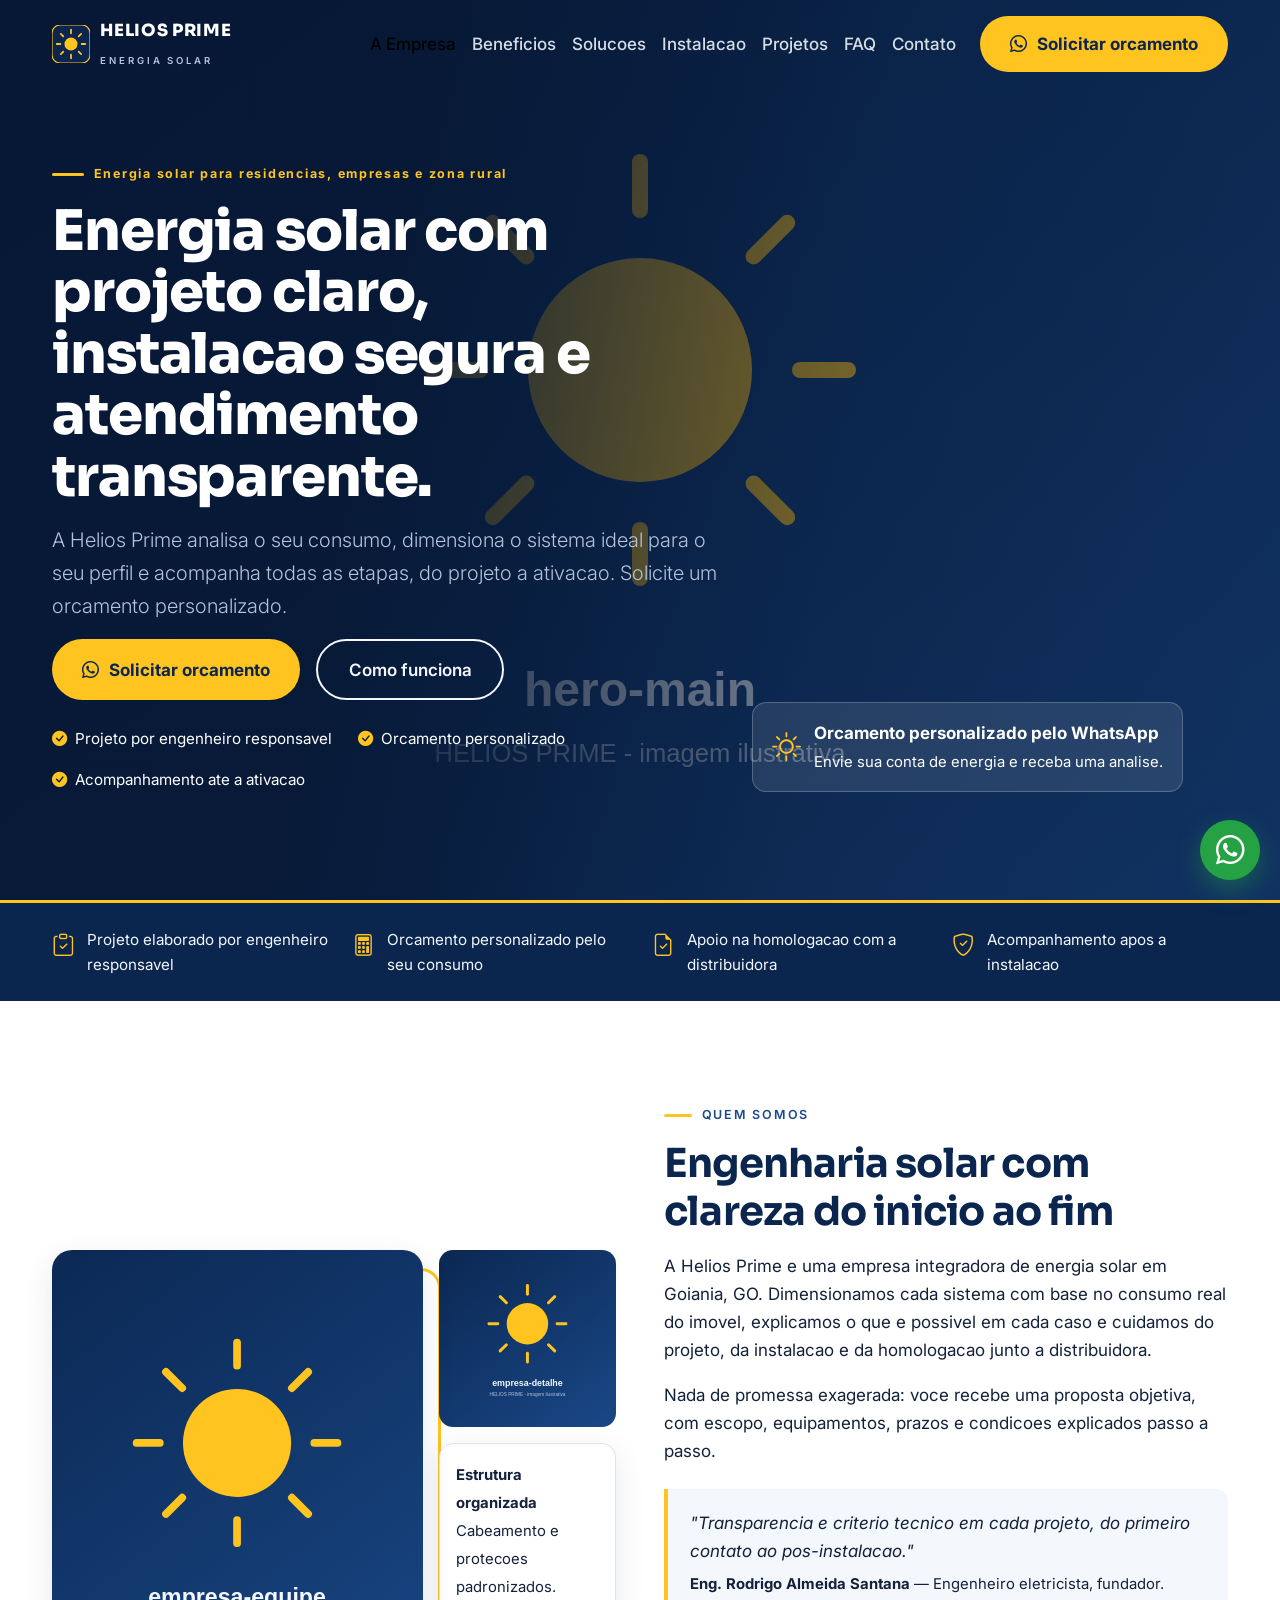
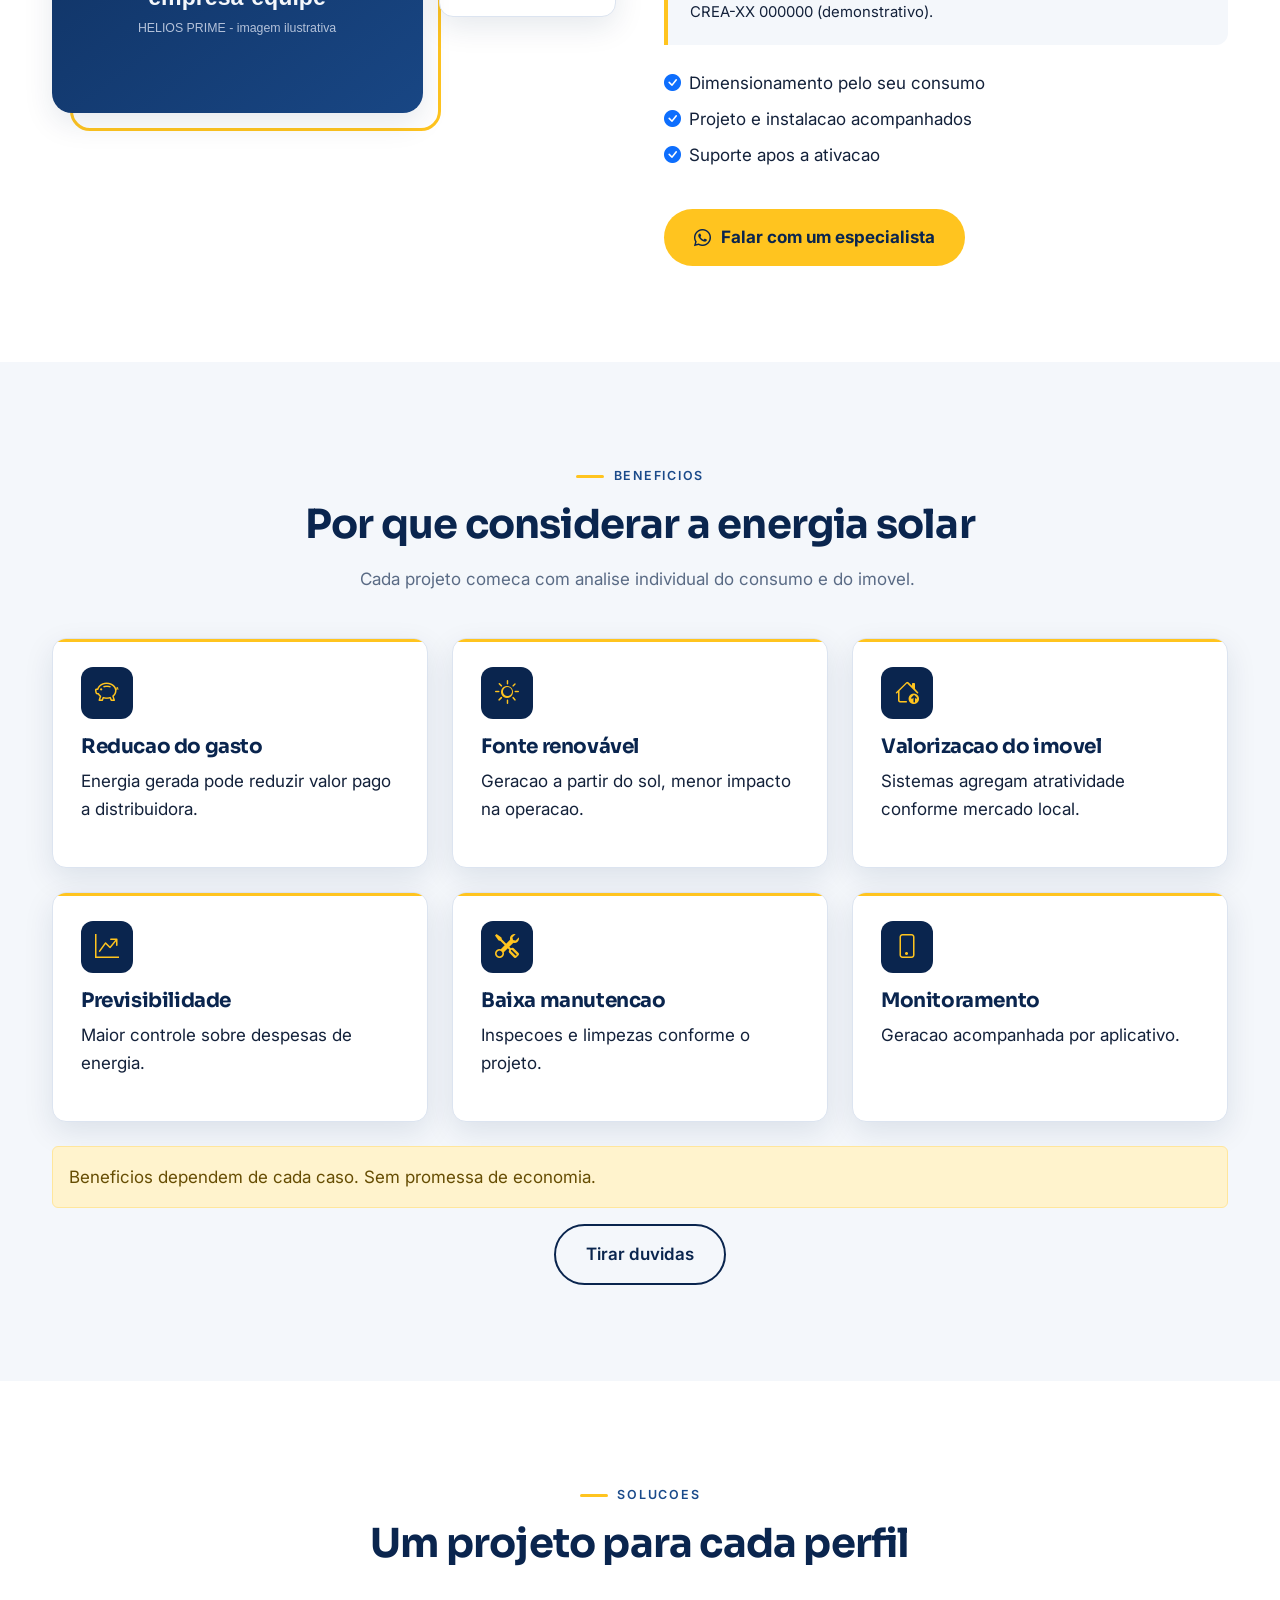
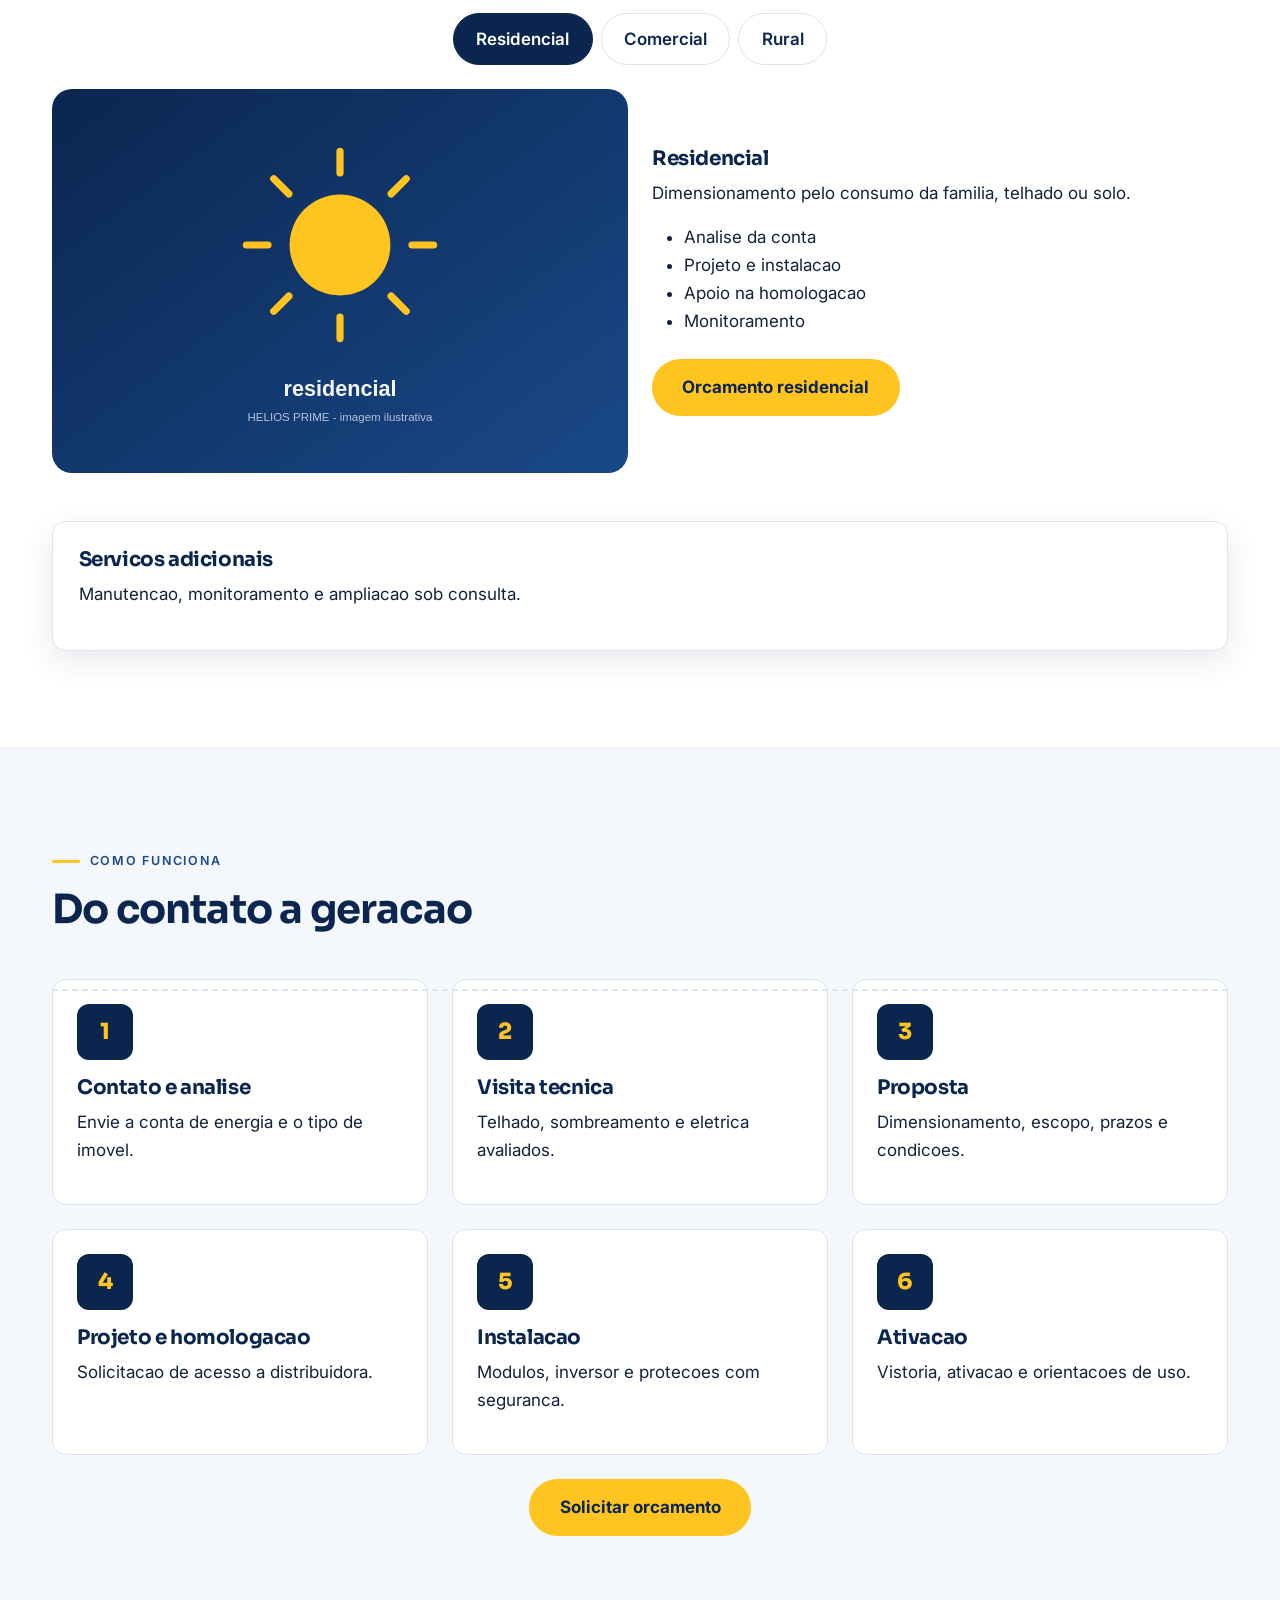
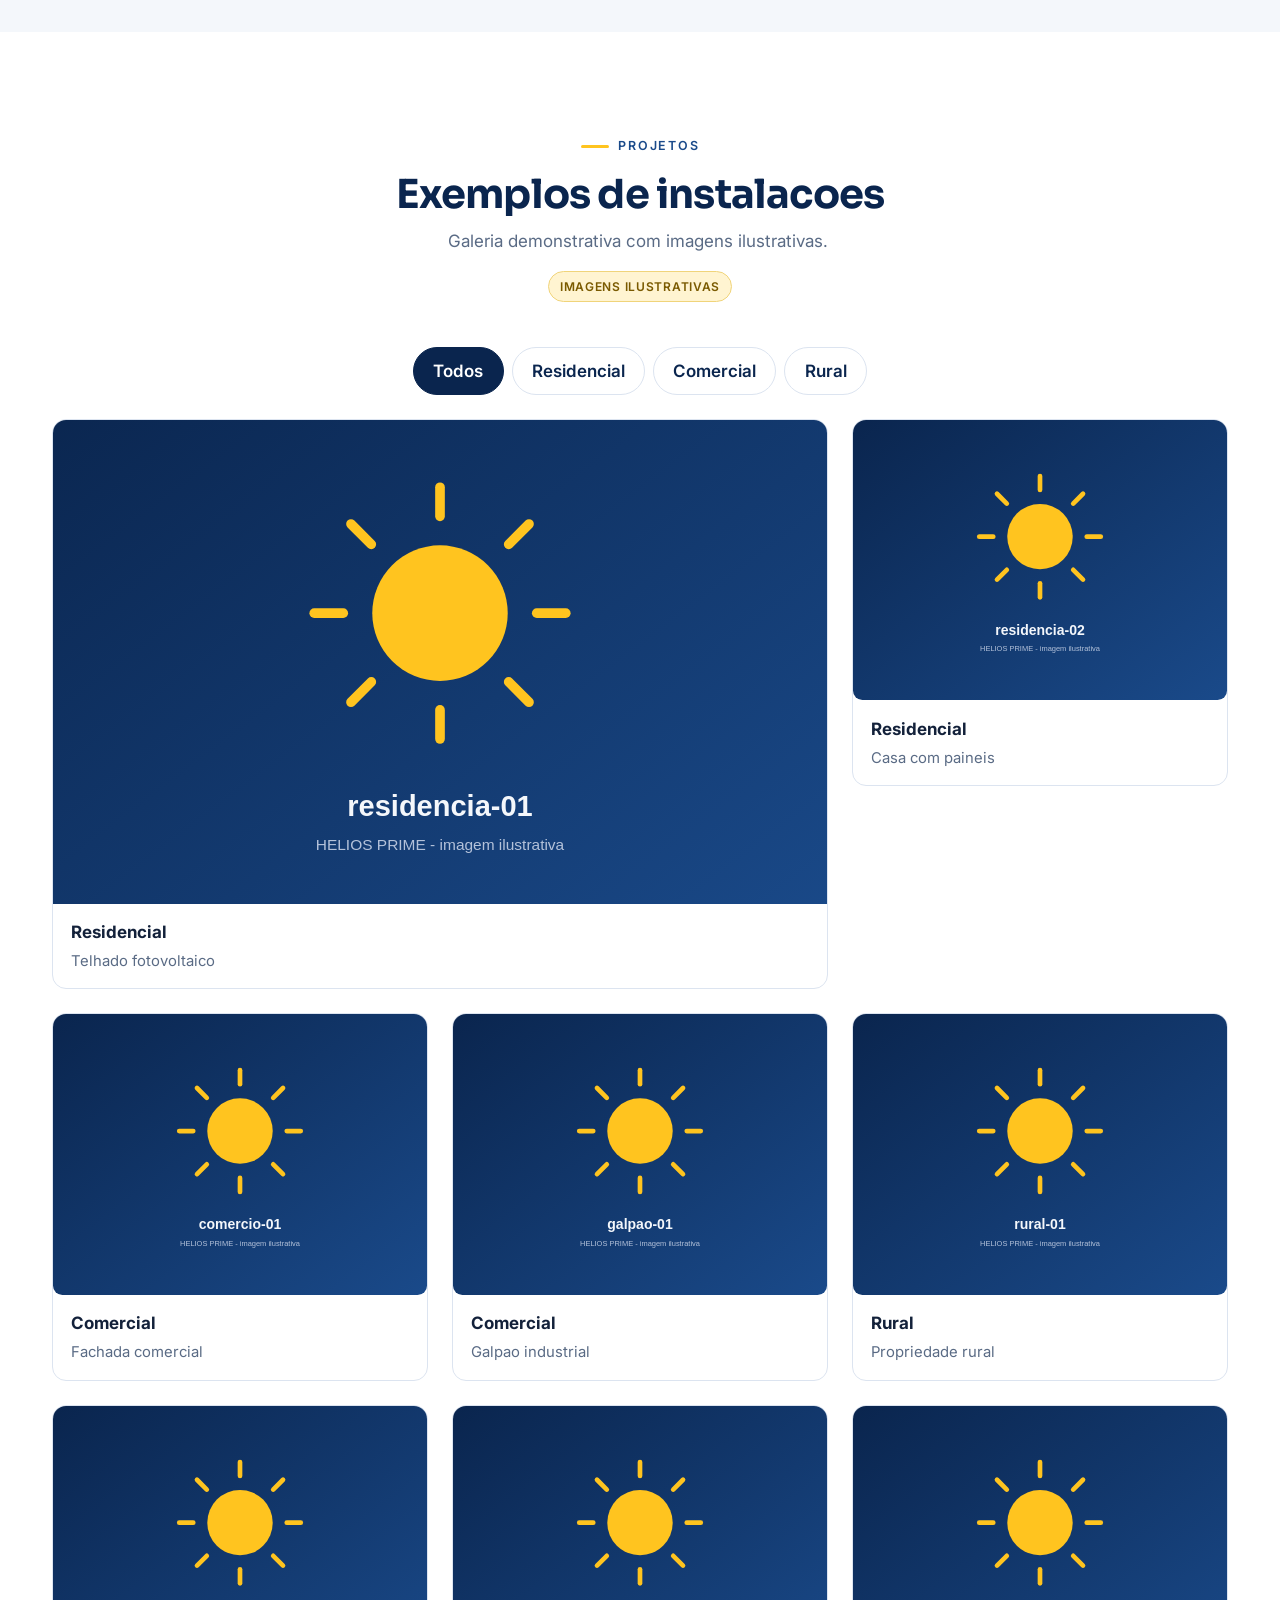
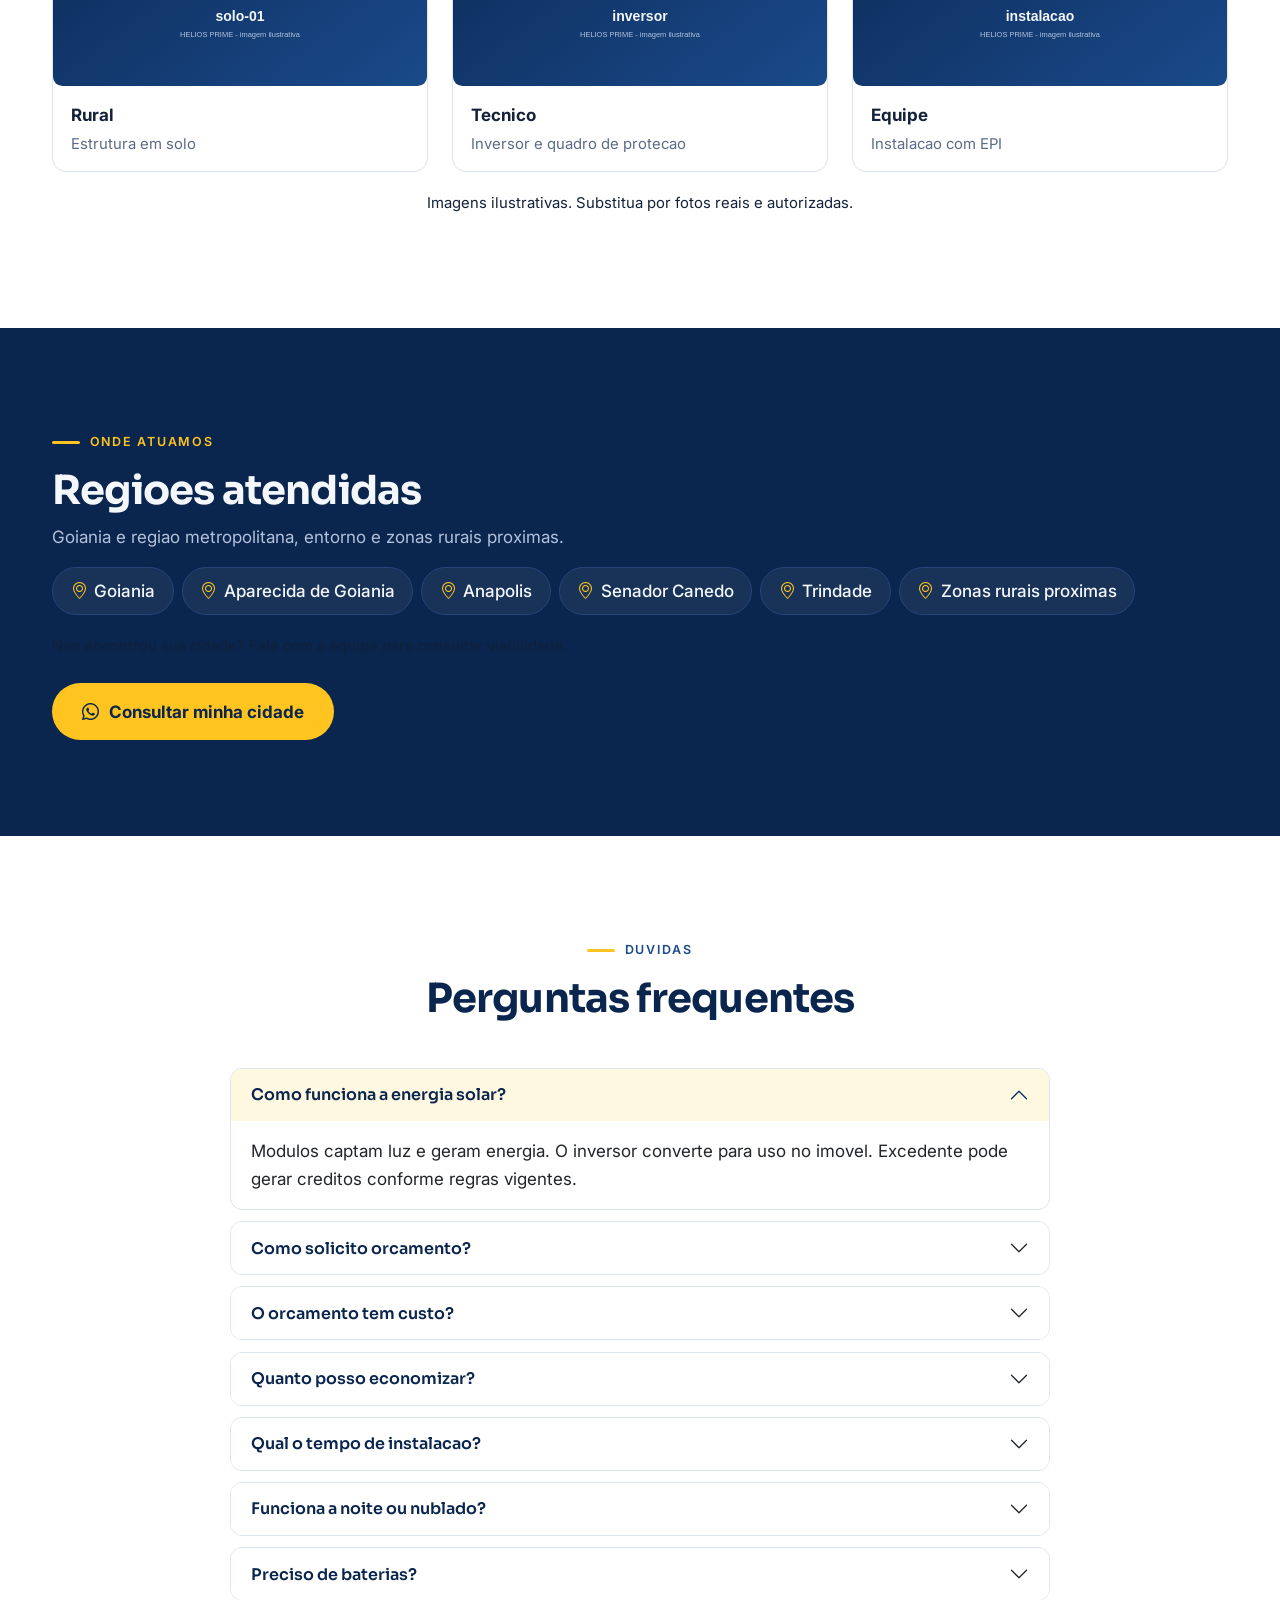
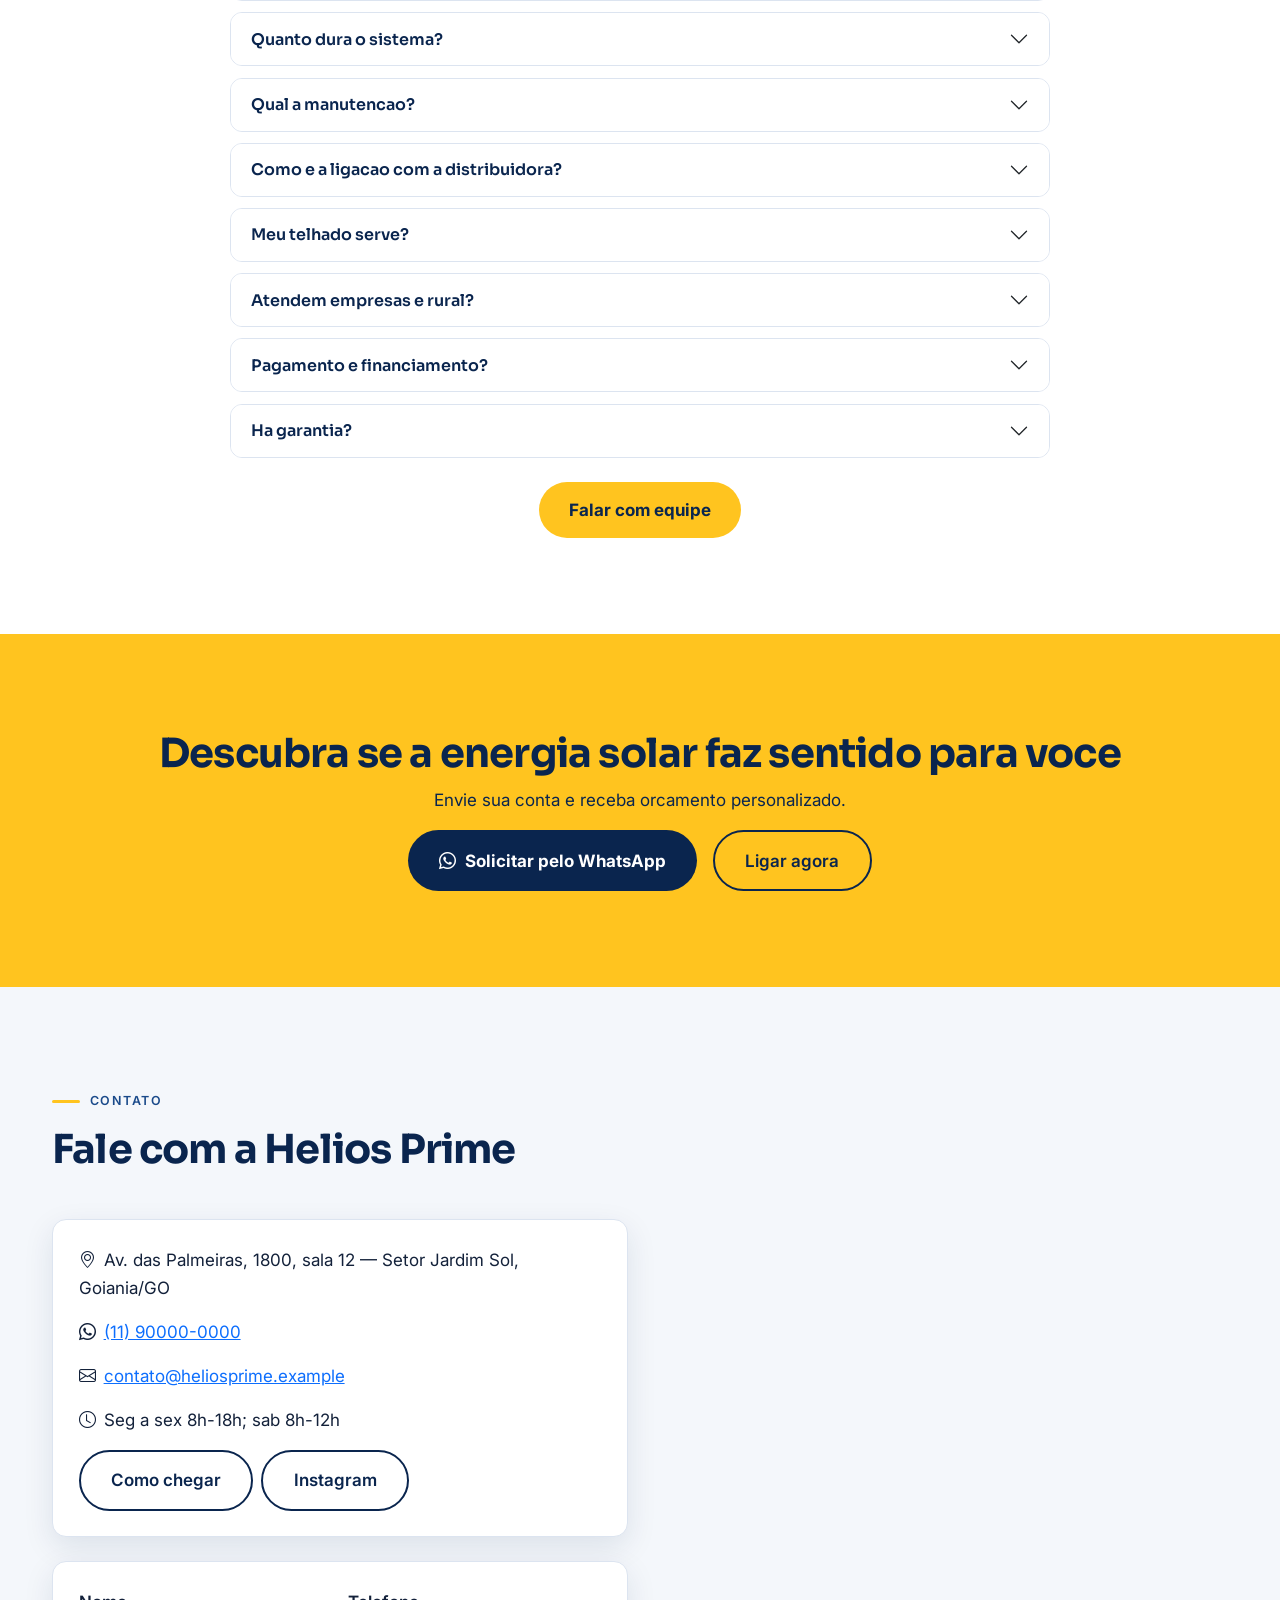
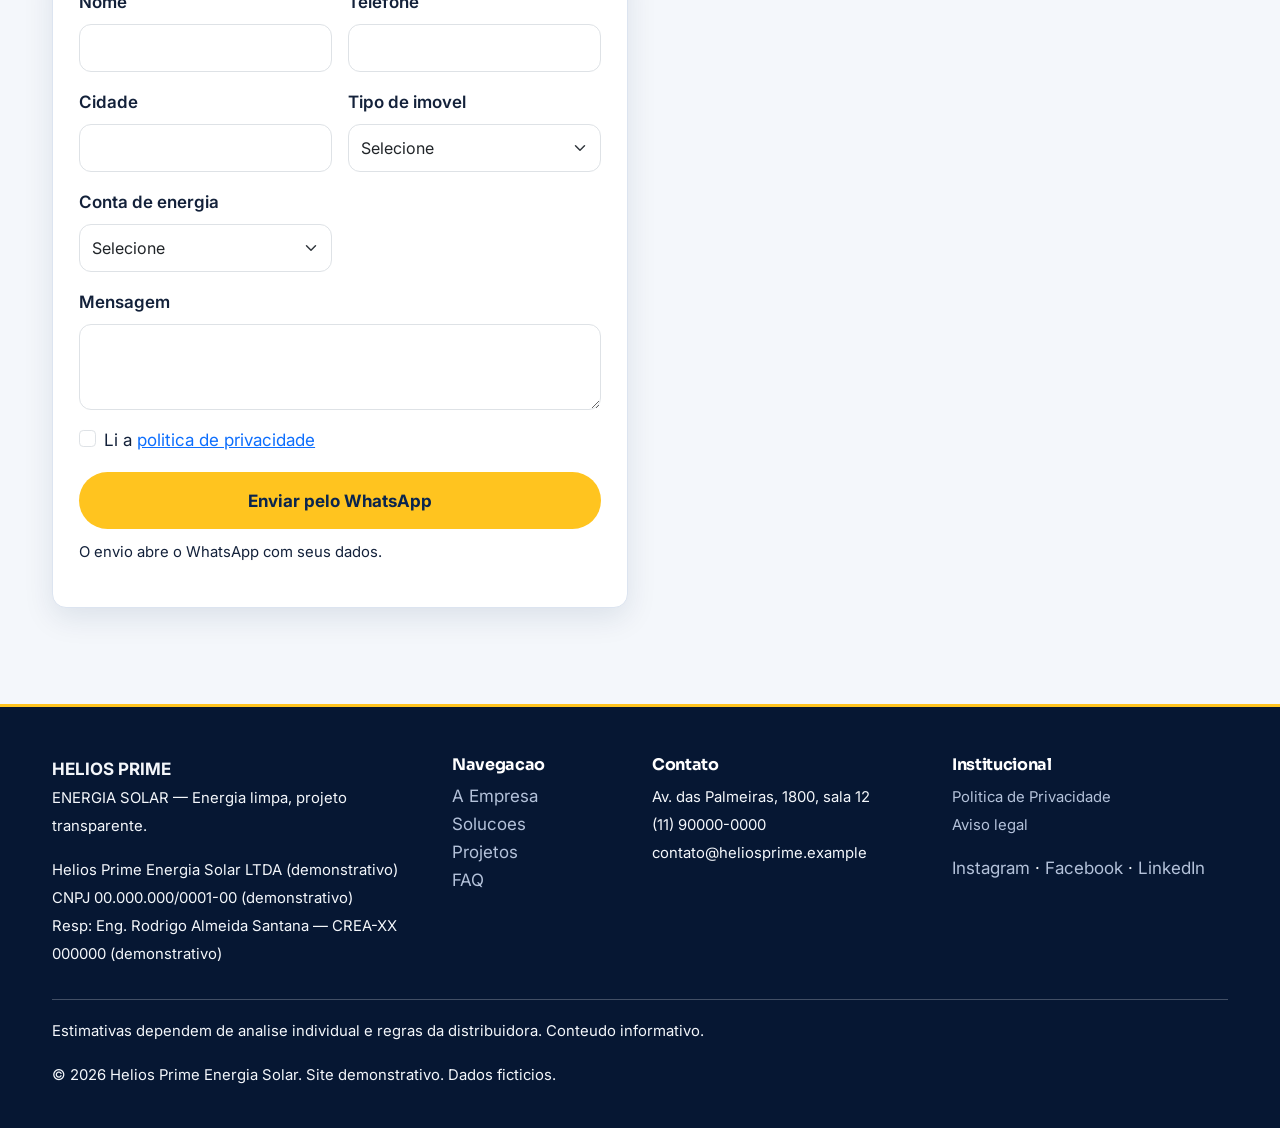
==== index.html @ b28da910 "first commit" ====
<!DOCTYPE html>
<html lang="pt-BR">
<head>
  <meta charset="UTF-8">
  <meta name="viewport" content="width=device-width, initial-scale=1">
  <title>Energia Solar em Goiania | Helios Prime Energia Solar</title>
  <meta name="description" content="Projeto e instalacao de energia solar em Goiania e regiao. Solicite um orcamento personalizado pelo WhatsApp.">
  <link rel="canonical" href="https://www.seudominio.com.br/">
  <meta property="og:title" content="Helios Prime Energia Solar">
  <meta property="og:description" content="Energia limpa, projeto transparente. Solicite seu orcamento.">
  <meta property="og:type" content="website">
  <meta property="og:url" content="https://www.seudominio.com.br/">
  <meta property="og:image" content="https://www.seudominio.com.br/images/hero/hero-main.jpg">
  <meta property="og:locale" content="pt_BR">
  <meta name="twitter:card" content="summary_large_image">
  <meta name="theme-color" content="#0A254E">
  <link rel="icon" type="image/svg+xml" href="favicon/favicon.svg">
  <link rel="apple-touch-icon" href="favicon/favicon.svg">
  <link rel="preconnect" href="https://fonts.googleapis.com">
  <link rel="preconnect" href="https://fonts.gstatic.com" crossorigin>
  <link href="https://fonts.googleapis.com/css2?family=Inter:wght@400;500;600&family=Sora:wght@600;700;800&display=swap" rel="stylesheet">
  <link href="https://cdn.jsdelivr.net/npm/bootstrap@5.3.3/dist/css/bootstrap.min.css" rel="stylesheet">
  <link href="https://cdn.jsdelivr.net/npm/bootstrap-icons@1.11.3/font/bootstrap-icons.min.css" rel="stylesheet">
  <link href="css/style.css" rel="stylesheet">
</head>
<body data-bs-spy="scroll" data-bs-target="#navHelios" data-bs-offset="90" tabindex="0">
  <a class="skip-link" href="#conteudo">Pular para o conteudo</a>
  <!-- ========== HEADER ========== -->
  <header class="header-site fixed-top" id="topo">
    <nav class="navbar navbar-expand-lg h-100" aria-label="Navegacao principal">
      <div class="container container-brand">
        <a class="brand-logo" href="#topo" aria-label="Helios Prime Energia Solar - inicio">
          <svg width="38" height="38" viewBox="0 0 64 64" aria-hidden="true"><rect width="64" height="64" rx="14" fill="#0A254E" stroke="#FFC41F" stroke-width="2"/><circle cx="32" cy="32" r="11" fill="#FFC41F"/><g stroke="#FFC41F" stroke-width="3" stroke-linecap="round"><line x1="32" y1="8" x2="32" y2="14"/><line x1="32" y1="50" x2="32" y2="56"/><line x1="8" y1="32" x2="14" y2="32"/><line x1="50" y1="32" x2="56" y2="32"/><line x1="15" y1="15" x2="19" y2="19"/><line x1="45" y1="45" x2="49" y2="49"/><line x1="49" y1="15" x2="45" y2="19"/><line x1="19" y1="45" x2="15" y2="49"/></g></svg>
          <span><span class="brand-logo__name">HELIOS PRIME</span><br><span class="brand-logo__sub">ENERGIA SOLAR</span></span>
        </a>
        <button class="navbar-toggler" type="button" data-bs-toggle="collapse" data-bs-target="#navHelios" aria-controls="navHelios" aria-expanded="false" aria-label="Abrir menu">
          <span class="navbar-toggler-icon"></span>
        </button>
        <div class="collapse navbar-collapse" id="navHelios">
          <ul class="navbar-nav ms-auto mb-2 mb-lg-0">
            <li class="nav-item"><a class="nav-link" href="#empresa">A Empresa</a></li>
            <li class="nav-item"><a class="nav-link" href="#beneficios">Beneficios</a></li>
            <li class="nav-item"><a class="nav-link" href="#solucoes">Solucoes</a></li>
            <li class="nav-item"><a class="nav-link" href="#instalacao">Instalacao</a></li>
            <li class="nav-item"><a class="nav-link" href="#projetos">Projetos</a></li>
            <li class="nav-item"><a class="nav-link" href="#faq">FAQ</a></li>
            <li class="nav-item"><a class="nav-link" href="#contato">Contato</a></li>
          </ul>
          <a class="btn-cta ms-lg-3 mt-4 mt-lg-0" href="https://wa.me/5511900000000" data-whatsapp-message="Olá! Gostaria de solicitar um orçamento de energia solar." target="_blank" rel="noopener noreferrer"><i class="bi bi-whatsapp" aria-hidden="true"></i>Solicitar orcamento</a>
        </div>
      </div>
    </nav>
  </header>
  <main id="conteudo">

    <!-- ========== SEÇÃO: HERO ========== -->
    <section class="hero" aria-labelledby="titulo-hero">
      <img class="hero__bg" src="images/hero/hero-main.svg" alt="Paineis solares sob ceu azul" width="1600" height="900" fetchpriority="high">
      <div class="hero__overlay" aria-hidden="true"></div>
      <div class="container container-brand hero__content">
        <div class="row g-4">
          <div class="col-lg-7">
            <p class="hero__eyebrow">Energia solar para residencias, empresas e zona rural</p>
            <h1 id="titulo-hero">Energia solar com projeto claro, instalacao segura e atendimento transparente.</h1>
            <p class="lead mt-3">A Helios Prime analisa o seu consumo, dimensiona o sistema ideal para o seu perfil e acompanha todas as etapas, do projeto a ativacao. Solicite um orcamento personalizado.</p>
            <div class="d-flex flex-column flex-sm-row gap-3">
              <a class="btn-cta" href="https://wa.me/5511900000000" data-whatsapp-message="Olá! Gostaria de solicitar um orçamento de energia solar." target="_blank" rel="noopener noreferrer"><i class="bi bi-whatsapp" aria-hidden="true"></i>Solicitar orcamento</a>
              <a class="btn-outline-light-brand" href="#instalacao">Como funciona</a>
            </div>
            <ul class="hero__trust">
              <li><i class="bi bi-check-circle-fill" aria-hidden="true"></i>Projeto por engenheiro responsavel</li>
              <li><i class="bi bi-check-circle-fill" aria-hidden="true"></i>Orcamento personalizado</li>
              <li><i class="bi bi-check-circle-fill" aria-hidden="true"></i>Acompanhamento ate a ativacao</li>
            </ul>
          </div>
          <div class="col-lg-5 d-none d-lg-flex align-items-end">
            <div class="hero__card"><i class="bi bi-sun" aria-hidden="true"></i><div><strong>Orcamento personalizado pelo WhatsApp</strong><br><small>Envie sua conta de energia e receba uma analise.</small></div></div>
          </div>
        </div>
      </div>
    </section>
    <!-- ========== SEÇÃO: FAIXA DE CONFIANÇA ========== -->
    <div class="trust-bar section-dark dark-focus">
      <div class="container container-brand py-4">
        <div class="row g-4">
          <div class="col-6 col-lg-3"><div class="trust-bar__item reveal"><i class="bi bi-clipboard-check" aria-hidden="true"></i><span>Projeto elaborado por engenheiro responsavel</span></div></div>
          <div class="col-6 col-lg-3"><div class="trust-bar__item reveal"><i class="bi bi-calculator" aria-hidden="true"></i><span>Orcamento personalizado pelo seu consumo</span></div></div>
          <div class="col-6 col-lg-3"><div class="trust-bar__item reveal"><i class="bi bi-file-earmark-check" aria-hidden="true"></i><span>Apoio na homologacao com a distribuidora</span></div></div>
          <div class="col-6 col-lg-3"><div class="trust-bar__item reveal"><i class="bi bi-shield-check" aria-hidden="true"></i><span>Acompanhamento apos a instalacao</span></div></div>
        </div>
      </div>
    </div>

    <!-- ========== SEÇÃO: EMPRESA ========== -->
    <section class="section-pad" id="empresa" aria-labelledby="titulo-empresa">
      <div class="container container-brand">
        <div class="row g-5 align-items-center">
          <div class="col-lg-6 order-2 order-lg-1">
            <div class="row g-3">
              <div class="col-8"><div class="about-frame reveal"><!-- SUBSTITUIR: foto real da equipe --><img src="images/about/empresa-equipe.svg" alt="Equipe tecnica com EPI em instalacao solar" width="600" height="750" loading="lazy" decoding="async"></div></div>
              <div class="col-4"><div class="about-detail reveal"><img src="images/about/empresa-detalhe.svg" alt="Detalhe de fixacao e cabeamento de paineis" width="400" height="400" loading="lazy" decoding="async"><div class="contact-card mt-3 p-3"><small><strong>Estrutura organizada</strong><br>Cabeamento e protecoes padronizados.</small></div></div></div>
            </div>
          </div>
          <div class="col-lg-6 order-1 order-lg-2">
            <p class="eyebrow reveal">Quem somos</p>
            <h2 class="reveal" id="titulo-empresa">Engenharia solar com clareza do inicio ao fim</h2>
            <p class="mt-3 reveal">A Helios Prime e uma empresa integradora de energia solar em Goiania, GO. Dimensionamos cada sistema com base no consumo real do imovel, explicamos o que e possivel em cada caso e cuidamos do projeto, da instalacao e da homologacao junto a distribuidora.</p>
            <p class="reveal">Nada de promessa exagerada: voce recebe uma proposta objetiva, com escopo, equipamentos, prazos e condicoes explicados passo a passo.</p>
            <div class="quote-tech mt-4 reveal">
              <p class="mb-1"><em>"Transparencia e criterio tecnico em cada projeto, do primeiro contato ao pos-instalacao."</em></p>
              <small><strong>Eng. Rodrigo Almeida Santana</strong> — Engenheiro eletricista, fundador. CREA-XX 000000 (demonstrativo).</small>
            </div>
            <ul class="list-unstyled d-flex flex-column gap-2 mt-4">
              <li class="reveal"><i class="bi bi-check-circle-fill text-primary me-2" aria-hidden="true"></i>Dimensionamento pelo seu consumo</li>
              <li class="reveal"><i class="bi bi-check-circle-fill text-primary me-2" aria-hidden="true"></i>Projeto e instalacao acompanhados</li>
              <li class="reveal"><i class="bi bi-check-circle-fill text-primary me-2" aria-hidden="true"></i>Suporte apos a ativacao</li>
            </ul>
            <a class="btn-cta mt-4 reveal" href="https://wa.me/5511900000000" data-whatsapp-message="Olá! Gostaria de falar com um especialista em energia solar." target="_blank" rel="noopener noreferrer"><i class="bi bi-whatsapp" aria-hidden="true"></i>Falar com um especialista</a>
          </div>
        </div>
      </div>
    </section>
    <!-- ========== SECAO BENEFICIOS ========== -->
    <section class="section-pad bg-surface" id="beneficios" aria-labelledby="t-beneficios">
      <div class="container container-brand">
        <div class="section-head center text-center">
          <p class="eyebrow reveal">Beneficios</p>
          <h2 class="reveal" id="t-beneficios">Por que considerar a energia solar</h2>
          <p class="lead-brand mt-3 reveal">Cada projeto comeca com analise individual do consumo e do imovel.</p>
        </div>
        <div class="row g-4">
          <div class="col-md-6 col-lg-4"><article class="feature-card reveal"><div class="feature-card__icon"><i class="bi bi-piggy-bank" aria-hidden="true"></i></div><h3>Reducao do gasto</h3><p>Energia gerada pode reduzir valor pago a distribuidora.</p></article></div>
          <div class="col-md-6 col-lg-4"><article class="feature-card reveal"><div class="feature-card__icon"><i class="bi bi-sun" aria-hidden="true"></i></div><h3>Fonte renovável</h3><p>Geracao a partir do sol, menor impacto na operacao.</p></article></div>
          <div class="col-md-6 col-lg-4"><article class="feature-card reveal"><div class="feature-card__icon"><i class="bi bi-house-up" aria-hidden="true"></i></div><h3>Valorizacao do imovel</h3><p>Sistemas agregam atratividade conforme mercado local.</p></article></div>
          <div class="col-md-6 col-lg-4"><article class="feature-card reveal"><div class="feature-card__icon"><i class="bi bi-graph-up-arrow" aria-hidden="true"></i></div><h3>Previsibilidade</h3><p>Maior controle sobre despesas de energia.</p></article></div>
          <div class="col-md-6 col-lg-4"><article class="feature-card reveal"><div class="feature-card__icon"><i class="bi bi-tools" aria-hidden="true"></i></div><h3>Baixa manutencao</h3><p>Inspecoes e limpezas conforme o projeto.</p></article></div>
          <div class="col-md-6 col-lg-4"><article class="feature-card reveal"><div class="feature-card__icon"><i class="bi bi-phone" aria-hidden="true"></i></div><h3>Monitoramento</h3><p>Geracao acompanhada por aplicativo.</p></article></div>
        </div>
        <div class="alert alert-warning mt-4" role="note">Beneficios dependem de cada caso. Sem promessa de economia.</div>
        <div class="text-center mt-3"><a class="btn-outline-dark-brand" href="https://wa.me/5511900000000" data-whatsapp-message="Olá! Tenho uma dúvida sobre energia solar." target="_blank" rel="noopener noreferrer">Tirar duvidas</a></div>
      </div>
    </section>

    <!-- ========== SECAO SOLUCOES ========== -->
    <section class="section-pad" id="solucoes" aria-labelledby="t-solucoes">
      <div class="container container-brand">
        <div class="section-head center text-center">
          <p class="eyebrow reveal">Solucoes</p>
          <h2 class="reveal" id="t-solucoes">Um projeto para cada perfil</h2>
        </div>
        <ul class="nav nav-pills nav-pills-brand justify-content-center gap-2 mb-4" id="solucoesTab" role="tablist">
          <li class="nav-item" role="presentation"><button class="nav-link active" id="tab-res" data-bs-toggle="pill" data-bs-target="#pane-res" type="button" role="tab" aria-controls="pane-res" aria-selected="true">Residencial</button></li>
          <li class="nav-item" role="presentation"><button class="nav-link" id="tab-com" data-bs-toggle="pill" data-bs-target="#pane-com" type="button" role="tab" aria-controls="pane-com" aria-selected="false">Comercial</button></li>
          <li class="nav-item" role="presentation"><button class="nav-link" id="tab-rur" data-bs-toggle="pill" data-bs-target="#pane-rur" type="button" role="tab" aria-controls="pane-rur" aria-selected="false">Rural</button></li>
        </ul>
        <div class="tab-content" id="solucoesContent">
          <div class="tab-pane fade show active" id="pane-res" role="tabpanel" aria-labelledby="tab-res" tabindex="0">
            <div class="row g-4 align-items-center">
              <div class="col-lg-6"><img class="solution-img" src="images/services/residencial.svg" alt="Casa com paineis" width="800" height="533" loading="lazy" decoding="async"></div>
              <div class="col-lg-6">
                <h3>Residencial</h3>
                <p>Dimensionamento pelo consumo da familia, telhado ou solo.</p>
                <ul><li>Analise da conta</li><li>Projeto e instalacao</li><li>Apoio na homologacao</li><li>Monitoramento</li></ul>
                <a class="btn-cta mt-2" href="https://wa.me/5511900000000" data-whatsapp-message="Olá! Gostaria de um orçamento de energia solar para minha residência." target="_blank" rel="noopener noreferrer">Orcamento residencial</a>
              </div>
            </div>
          </div>
          <div class="tab-pane fade" id="pane-com" role="tabpanel" aria-labelledby="tab-com" tabindex="0">
            <div class="row g-4 align-items-center">
              <div class="col-lg-6"><img class="solution-img" src="images/services/comercial.svg" alt="Comercio com paineis" width="800" height="533" loading="lazy" decoding="async"></div>
              <div class="col-lg-6">
                <h3>Comercial</h3>
                <p>Para comercio, escritorio, clinica e industria leve.</p>
                <ul><li>Analise do perfil de consumo</li><li>Instalacao planejada</li><li>Documentacao completa</li><li>Pos-instalacao</li></ul>
                <a class="btn-cta mt-2" href="https://wa.me/5511900000000" data-whatsapp-message="Olá! Gostaria de um orçamento de energia solar para a minha empresa." target="_blank" rel="noopener noreferrer">Orcamento para empresa</a>
              </div>
            </div>
          </div>
          <div class="tab-pane fade" id="pane-rur" role="tabpanel" aria-labelledby="tab-rur" tabindex="0">
            <div class="row g-4 align-items-center">
              <div class="col-lg-6"><img class="solution-img" src="images/services/rural.svg" alt="Propriedade rural" width="800" height="533" loading="lazy" decoding="async"></div>
              <div class="col-lg-6">
                <h3>Rural</h3>
                <p>Irrigacao, galpoes e beneficiamento.</p>
                <ul><li>Avaliacao da propriedade</li><li>Telhado ou solo</li><li>Projeto da rede local</li><li>Homologacao</li></ul>
                <a class="btn-cta mt-2" href="https://wa.me/5511900000000" data-whatsapp-message="Olá! Gostaria de um orçamento de energia solar para propriedade rural." target="_blank" rel="noopener noreferrer">Orcamento rural</a>
              </div>
            </div>
          </div>
        </div>
        <div class="contact-card mt-5">
          <h3>Servicos adicionais</h3>
          <p>Manutencao, monitoramento e ampliacao sob consulta.</p>
        </div>
      </div>
    </section>
    <!-- ========== SECAO INSTALACAO ========== -->
    <section class="section-pad bg-surface" id="instalacao" aria-labelledby="t-inst">
      <div class="container container-brand">
        <div class="section-head">
          <p class="eyebrow reveal">Como funciona</p>
          <h2 class="reveal" id="t-inst">Do contato a geracao</h2>
        </div>
        <div class="timeline">
          <div class="timeline__line" aria-hidden="true"></div>
          <div class="row g-4">
            <div class="col-md-6 col-lg-4"><div class="step-card reveal"><div class="step-num">1</div><h3>Contato e analise</h3><p>Envie a conta de energia e o tipo de imovel.</p></div></div>
            <div class="col-md-6 col-lg-4"><div class="step-card reveal"><div class="step-num">2</div><h3>Visita tecnica</h3><p>Telhado, sombreamento e eletrica avaliados.</p></div></div>
            <div class="col-md-6 col-lg-4"><div class="step-card reveal"><div class="step-num">3</div><h3>Proposta</h3><p>Dimensionamento, escopo, prazos e condicoes.</p></div></div>
            <div class="col-md-6 col-lg-4"><div class="step-card reveal"><div class="step-num">4</div><h3>Projeto e homologacao</h3><p>Solicitacao de acesso a distribuidora.</p></div></div>
            <div class="col-md-6 col-lg-4"><div class="step-card reveal"><div class="step-num">5</div><h3>Instalacao</h3><p>Modulos, inversor e protecoes com seguranca.</p></div></div>
            <div class="col-md-6 col-lg-4"><div class="step-card reveal"><div class="step-num">6</div><h3>Ativacao</h3><p>Vistoria, ativacao e orientacoes de uso.</p></div></div>
          </div>
        </div>
        <div class="text-center mt-4">
          <a class="btn-cta" href="https://wa.me/5511900000000" data-whatsapp-message="Olá! Gostaria de iniciar um orçamento. Posso enviar minha conta de energia?" target="_blank" rel="noopener noreferrer">Solicitar orcamento</a>
        </div>
      </div>
    </section>

    <!-- ========== SECAO PROJETOS ========== -->
    <section class="section-pad" id="projetos" aria-labelledby="t-proj">
      <div class="container container-brand">
        <div class="section-head center text-center">
          <p class="eyebrow reveal">Projetos</p>
          <h2 class="reveal" id="t-proj">Exemplos de instalacoes</h2>
          <p class="lead-brand reveal">Galeria demonstrativa com imagens ilustrativas.</p>
          <span class="badge-demo badge-demo--light">Imagens ilustrativas</span>
        </div>
        <div class="d-flex gap-2 justify-content-center flex-wrap mb-4 filters-wrap" role="group" aria-label="Filtrar projetos">
          <button class="filter-btn" type="button" data-filter="all" aria-pressed="true">Todos</button>
          <button class="filter-btn" type="button" data-filter="residencial" aria-pressed="false">Residencial</button>
          <button class="filter-btn" type="button" data-filter="comercial" aria-pressed="false">Comercial</button>
          <button class="filter-btn" type="button" data-filter="rural" aria-pressed="false">Rural</button>
        </div>
        <div class="row g-4" id="galleryGrid">
          <div class="col-md-6 col-lg-8"><div class="gallery-item gallery-item--wide reveal" data-category="residencial" data-title="Residencia com telhado fotovoltaico"><button type="button" class="btn p-0 border-0 w-100" data-bs-toggle="modal" data-bs-target="#galleryModal" aria-label="Ampliar residencia"><img class="gallery-img" src="images/gallery/residencia-01.svg" alt="Residencia com telhado fotovoltaico" width="800" height="500" loading="lazy" decoding="async"></button><div class="gallery-cap"><strong>Residencial</strong><br><small>Telhado fotovoltaico</small></div></div></div>
          <div class="col-md-6 col-lg-4"><div class="gallery-item reveal" data-category="residencial" data-title="Casa com paineis"><button type="button" class="btn p-0 border-0 w-100" data-bs-toggle="modal" data-bs-target="#galleryModal" aria-label="Ampliar casa"><img class="gallery-img" src="images/gallery/residencia-02.svg" alt="Casa com paineis" width="600" height="450" loading="lazy" decoding="async"></button><div class="gallery-cap"><strong>Residencial</strong><br><small>Casa com paineis</small></div></div></div>
          <div class="col-md-6 col-lg-4"><div class="gallery-item reveal" data-category="comercial" data-title="Comercio com paineis"><button type="button" class="btn p-0 border-0 w-100" data-bs-toggle="modal" data-bs-target="#galleryModal" aria-label="Ampliar comercio"><img class="gallery-img" src="images/gallery/comercio-01.svg" alt="Comercio" width="600" height="450" loading="lazy" decoding="async"></button><div class="gallery-cap"><strong>Comercial</strong><br><small>Fachada comercial</small></div></div></div>
          <div class="col-md-6 col-lg-4"><div class="gallery-item reveal" data-category="comercial" data-title="Galpao industrial"><button type="button" class="btn p-0 border-0 w-100" data-bs-toggle="modal" data-bs-target="#galleryModal" aria-label="Ampliar galpao"><img class="gallery-img" src="images/gallery/galpao-01.svg" alt="Galpao" width="600" height="450" loading="lazy" decoding="async"></button><div class="gallery-cap"><strong>Comercial</strong><br><small>Galpao industrial</small></div></div></div>
          <div class="col-md-6 col-lg-4"><div class="gallery-item reveal" data-category="rural" data-title="Propriedade rural"><button type="button" class="btn p-0 border-0 w-100" data-bs-toggle="modal" data-bs-target="#galleryModal" aria-label="Ampliar rural"><img class="gallery-img" src="images/gallery/rural-01.svg" alt="Propriedade rural" width="600" height="450" loading="lazy" decoding="async"></button><div class="gallery-cap"><strong>Rural</strong><br><small>Propriedade rural</small></div></div></div>
          <div class="col-md-6 col-lg-4"><div class="gallery-item reveal" data-category="rural" data-title="Estrutura em solo"><button type="button" class="btn p-0 border-0 w-100" data-bs-toggle="modal" data-bs-target="#galleryModal" aria-label="Ampliar solo"><img class="gallery-img" src="images/gallery/solo-01.svg" alt="Estrutura em solo" width="600" height="450" loading="lazy" decoding="async"></button><div class="gallery-cap"><strong>Rural</strong><br><small>Estrutura em solo</small></div></div></div>
          <div class="col-md-6 col-lg-4"><div class="gallery-item reveal" data-category="comercial" data-title="Inversor e protecao"><button type="button" class="btn p-0 border-0 w-100" data-bs-toggle="modal" data-bs-target="#galleryModal" aria-label="Ampliar inversor"><img class="gallery-img" src="images/gallery/inversor.svg" alt="Inversor e protecao" width="600" height="450" loading="lazy" decoding="async"></button><div class="gallery-cap"><strong>Tecnico</strong><br><small>Inversor e quadro de protecao</small></div></div></div>
          <div class="col-md-6 col-lg-4"><div class="gallery-item reveal" data-category="residencial" data-title="Equipe em instalacao"><button type="button" class="btn p-0 border-0 w-100" data-bs-toggle="modal" data-bs-target="#galleryModal" aria-label="Ampliar equipe"><img class="gallery-img" src="images/gallery/instalacao.svg" alt="Equipe em instalacao" width="600" height="450" loading="lazy" decoding="async"></button><div class="gallery-cap"><strong>Equipe</strong><br><small>Instalacao com EPI</small></div></div></div>
        </div>
        <p class="text-center mt-3"><small>Imagens ilustrativas. Substitua por fotos reais e autorizadas.</small></p>
      </div>
    </section>
    <!-- ========== SECAO REGIOES ========== -->
    <section class="section-pad bg-dark-brand section-dark dark-focus" id="regioes" aria-labelledby="t-reg">
      <div class="container container-brand">
        <p class="eyebrow reveal">Onde atuamos</p>
        <h2 class="reveal" id="t-reg">Regioes atendidas</h2>
        <p class="lead-brand reveal">Goiania e regiao metropolitana, entorno e zonas rurais proximas.</p>
        <!-- SUBSTITUIR: cidades realmente atendidas -->
        <div class="d-flex flex-wrap gap-2 mt-3">
          <span class="region-chip"><i class="bi bi-geo-alt" aria-hidden="true"></i>Goiania</span>
          <span class="region-chip"><i class="bi bi-geo-alt" aria-hidden="true"></i>Aparecida de Goiania</span>
          <span class="region-chip"><i class="bi bi-geo-alt" aria-hidden="true"></i>Anapolis</span>
          <span class="region-chip"><i class="bi bi-geo-alt" aria-hidden="true"></i>Senador Canedo</span>
          <span class="region-chip"><i class="bi bi-geo-alt" aria-hidden="true"></i>Trindade</span>
          <span class="region-chip"><i class="bi bi-geo-alt" aria-hidden="true"></i>Zonas rurais proximas</span>
        </div>
        <p class="mt-3 reveal"><small>Nao encontrou sua cidade? Fale com a equipe para consultar viabilidade.</small></p>
        <a class="btn-cta mt-2 reveal" href="https://wa.me/5511900000000" data-whatsapp-message="Olá! Gostaria de saber se vocês atendem a minha cidade." target="_blank" rel="noopener noreferrer"><i class="bi bi-whatsapp" aria-hidden="true"></i>Consultar minha cidade</a>
      </div>
    </section>

    <!-- ========== SECAO FAQ ========== -->
    <section class="section-pad" id="faq" aria-labelledby="t-faq">
      <div class="container container-brand">
        <div class="section-head center text-center">
          <p class="eyebrow reveal">Duvidas</p>
          <h2 class="reveal" id="t-faq">Perguntas frequentes</h2>
        </div>
        <div class="accordion accordion-brand mx-auto" id="faqAcc" style="max-width:820px">
          <div class="accordion-item"><h3 class="accordion-header"><button class="accordion-button" type="button" data-bs-toggle="collapse" data-bs-target="#f1">Como funciona a energia solar?</button></h3><div id="f1" class="accordion-collapse collapse show" data-bs-parent="#faqAcc"><div class="accordion-body">Modulos captam luz e geram energia. O inversor converte para uso no imovel. Excedente pode gerar creditos conforme regras vigentes.</div></div></div>
          <div class="accordion-item"><h3 class="accordion-header"><button class="accordion-button collapsed" type="button" data-bs-toggle="collapse" data-bs-target="#f2">Como solicito orcamento?</button></h3><div id="f2" class="accordion-collapse collapse" data-bs-parent="#faqAcc"><div class="accordion-body">Pelo WhatsApp, enviando conta de energia, tipo de imovel e cidade.</div></div></div>
          <div class="accordion-item"><h3 class="accordion-header"><button class="accordion-button collapsed" type="button" data-bs-toggle="collapse" data-bs-target="#f3">O orcamento tem custo?</button></h3><div id="f3" class="accordion-collapse collapse" data-bs-parent="#faqAcc"><div class="accordion-body">A primeira analise e orientativa. Condicoes confirmadas no atendimento.</div></div></div>
          <div class="accordion-item"><h3 class="accordion-header"><button class="accordion-button collapsed" type="button" data-bs-toggle="collapse" data-bs-target="#f4">Quanto posso economizar?</button></h3><div id="f4" class="accordion-collapse collapse" data-bs-parent="#faqAcc"><div class="accordion-body">Depende de consumo, tarifa, local e regras. Sem percentual garantido.</div></div></div>
          <div class="accordion-item"><h3 class="accordion-header"><button class="accordion-button collapsed" type="button" data-bs-toggle="collapse" data-bs-target="#f5">Qual o tempo de instalacao?</button></h3><div id="f5" class="accordion-collapse collapse" data-bs-parent="#faqAcc"><div class="accordion-body">Varia por porte e homologacao. Prazo informado na proposta.</div></div></div>
          <div class="accordion-item"><h3 class="accordion-header"><button class="accordion-button collapsed" type="button" data-bs-toggle="collapse" data-bs-target="#f6">Funciona a noite ou nublado?</button></h3><div id="f6" class="accordion-collapse collapse" data-bs-parent="#faqAcc"><div class="accordion-body">A noite nao ha geracao. Nublado gera menos. Sistema usa rede com creditos.</div></div></div>
          <div class="accordion-item"><h3 class="accordion-header"><button class="accordion-button collapsed" type="button" data-bs-toggle="collapse" data-bs-target="#f7">Preciso de baterias?</button></h3><div id="f7" class="accordion-collapse collapse" data-bs-parent="#faqAcc"><div class="accordion-body">Na maioria dos casos on-grid, nao. Avaliado por projeto.</div></div></div>
          <div class="accordion-item"><h3 class="accordion-header"><button class="accordion-button collapsed" type="button" data-bs-toggle="collapse" data-bs-target="#f8">Quanto dura o sistema?</button></h3><div id="f8" class="accordion-collapse collapse" data-bs-parent="#faqAcc"><div class="accordion-body">Vida util longa com manutencao. Sem numero prometido sem analise.</div></div></div>
          <div class="accordion-item"><h3 class="accordion-header"><button class="accordion-button collapsed" type="button" data-bs-toggle="collapse" data-bs-target="#f9">Qual a manutencao?</button></h3><div id="f9" class="accordion-collapse collapse" data-bs-parent="#faqAcc"><div class="accordion-body">Limpezas e inspecoes periodicas, conforme orientacao do projeto.</div></div></div>
          <div class="accordion-item"><h3 class="accordion-header"><button class="accordion-button collapsed" type="button" data-bs-toggle="collapse" data-bs-target="#f10">Como e a ligacao com a distribuidora?</button></h3><div id="f10" class="accordion-collapse collapse" data-bs-parent="#faqAcc"><div class="accordion-body">Projeto tecnico e solicitacao de acesso com acompanhamento.</div></div></div>
          <div class="accordion-item"><h3 class="accordion-header"><button class="accordion-button collapsed" type="button" data-bs-toggle="collapse" data-bs-target="#f11">Meu telhado serve?</button></h3><div id="f11" class="accordion-collapse collapse" data-bs-parent="#faqAcc"><div class="accordion-body">Avaliamos orientacao, sombra e estrutura na visita tecnica.</div></div></div>
          <div class="accordion-item"><h3 class="accordion-header"><button class="accordion-button collapsed" type="button" data-bs-toggle="collapse" data-bs-target="#f12">Atendem empresas e rural?</button></h3><div id="f12" class="accordion-collapse collapse" data-bs-parent="#faqAcc"><div class="accordion-body">Sim: residencial, comercial e rural com escopos especificos.</div></div></div>
          <div class="accordion-item"><h3 class="accordion-header"><button class="accordion-button collapsed" type="button" data-bs-toggle="collapse" data-bs-target="#f13">Pagamento e financiamento?</button></h3><div id="f13" class="accordion-collapse collapse" data-bs-parent="#faqAcc"><div class="accordion-body">Condicoes apresentadas na proposta, conforme perfil.</div></div></div>
          <div class="accordion-item"><h3 class="accordion-header"><button class="accordion-button collapsed" type="button" data-bs-toggle="collapse" data-bs-target="#f14">Ha garantia?</button></h3><div id="f14" class="accordion-collapse collapse" data-bs-parent="#faqAcc"><div class="accordion-body">Garantias de equipamento e instalacao detalhadas na proposta.</div></div></div>
        </div>
        <div class="text-center mt-4">
          <a class="btn-cta" href="https://wa.me/5511900000000" data-whatsapp-message="Olá! Tenho uma dúvida sobre energia solar." target="_blank" rel="noopener noreferrer">Falar com equipe</a>
        </div>
      </div>
    </section>
    <!-- ========== CTA FINAL ========== -->
    <section class="cta-final section-pad" aria-labelledby="t-cta">
      <div class="container container-brand text-center">
        <h2 id="t-cta">Descubra se a energia solar faz sentido para voce</h2>
        <p>Envie sua conta e receba orcamento personalizado.</p>
        <div class="d-flex flex-column flex-sm-row gap-3 justify-content-center">
          <a class="btn-dark-brand" href="https://wa.me/5511900000000" data-whatsapp-message="Olá! Gostaria de solicitar um orçamento de energia solar." target="_blank" rel="noopener noreferrer"><i class="bi bi-whatsapp" aria-hidden="true"></i>Solicitar pelo WhatsApp</a>
          <a class="btn-outline-dark-brand" href="tel:+5511900000000">Ligar agora</a>
        </div>
      </div>
    </section>

    <!-- ========== SECAO CONTATO ========== -->
    <section class="section-pad bg-surface" id="contato" aria-labelledby="t-cont">
      <div class="container container-brand">
        <div class="section-head">
          <p class="eyebrow reveal">Contato</p>
          <h2 class="reveal" id="t-cont">Fale com a Helios Prime</h2>
        </div>
        <div class="row g-4">
          <div class="col-lg-6">
            <div class="contact-card">
              <p><i class="bi bi-geo-alt me-2" aria-hidden="true"></i>Av. das Palmeiras, 1800, sala 12 — Setor Jardim Sol, Goiania/GO</p>
              <p><i class="bi bi-whatsapp me-2" aria-hidden="true"></i><a href="tel:+5511900000000">(11) 90000-0000</a></p>
              <p><i class="bi bi-envelope me-2" aria-hidden="true"></i><a href="mailto:contato@heliosprime.example">contato@heliosprime.example</a></p>
              <p><i class="bi bi-clock me-2" aria-hidden="true"></i>Seg a sex 8h-18h; sab 8h-12h</p>
              <div class="d-flex gap-2 flex-wrap">
                <a class="btn-outline-dark-brand" href="https://www.google.com/maps/search/?api=1&query=Goiania+GO" target="_blank" rel="noopener noreferrer">Como chegar</a>
                <a class="btn-outline-dark-brand" href="#" aria-label="Instagram">Instagram</a>
              </div>
            </div>
            <form id="contactForm" class="contact-card mt-4" novalidate>
              <div class="row g-3">
                <div class="col-md-6"><label class="form-label" for="f-nome">Nome</label><input class="form-control" id="f-nome" name="nome" type="text" autocomplete="name" required></div>
                <div class="col-md-6"><label class="form-label" for="f-tel">Telefone</label><input class="form-control" id="f-tel" name="telefone" type="tel" autocomplete="tel" required></div>
                <div class="col-md-6"><label class="form-label" for="f-cidade">Cidade</label><input class="form-control" id="f-cidade" name="cidade" type="text" required></div>
                <div class="col-md-6"><label class="form-label" for="f-tipo">Tipo de imovel</label><select class="form-select" id="f-tipo" required><option value="">Selecione</option><option>Residencial</option><option>Comercial</option><option>Rural</option></select></div>
                <div class="col-md-6"><label class="form-label" for="f-conta">Conta de energia</label><select class="form-select" id="f-conta"><option value="">Selecione</option><option>Ate R$ 300</option><option>R$ 300 a R$ 800</option><option>Acima de R$ 800</option></select></div>
                <div class="col-12"><label class="form-label" for="f-msg">Mensagem</label><textarea class="form-control" id="f-msg" rows="3"></textarea></div>
                <div class="col-12"><div class="form-check"><input class="form-check-input" type="checkbox" id="f-priv" required><label class="form-check-label" for="f-priv">Li a <a href="privacidade.html">politica de privacidade</a></label></div></div>
                <div class="col-12"><button class="btn-cta w-100" type="submit">Enviar pelo WhatsApp</button><p class="mt-2"><small id="formHelp" aria-live="polite">O envio abre o WhatsApp com seus dados.</small></p></div>
              </div>
            </form>
          </div>
          <div class="col-lg-6">
            <iframe class="map-embed" title="Mapa de Goiania, GO" src="https://www.google.com/maps?q=Goiania,GO&output=embed" loading="lazy" referrerpolicy="no-referrer-when-downgrade" allowfullscreen></iframe>
          </div>
        </div>
      </div>
    </section>
  </main>

  <!-- ========== RODAPE ========== -->
  <footer class="footer-site section-dark dark-focus pt-5 pb-4">
    <div class="container container-brand">
      <div class="row g-4">
        <div class="col-lg-4">
          <p><strong>HELIOS PRIME</strong><br><small>ENERGIA SOLAR — Energia limpa, projeto transparente.</small></p>
          <p><small>Helios Prime Energia Solar LTDA (demonstrativo)<br>CNPJ 00.000.000/0001-00 (demonstrativo)<br>Resp: Eng. Rodrigo Almeida Santana — CREA-XX 000000 (demonstrativo)</small></p>
        </div>
        <div class="col-6 col-lg-2">
          <h3>Navegacao</h3>
          <ul class="list-unstyled">
            <li><a href="#empresa">A Empresa</a></li>
            <li><a href="#solucoes">Solucoes</a></li>
            <li><a href="#projetos">Projetos</a></li>
            <li><a href="#faq">FAQ</a></li>
          </ul>
        </div>
        <div class="col-6 col-lg-3">
          <h3>Contato</h3>
          <p><small>Av. das Palmeiras, 1800, sala 12<br>(11) 90000-0000<br>contato@heliosprime.example</small></p>
        </div>
        <div class="col-lg-3">
          <h3>Institucional</h3>
          <p><small><a href="privacidade.html">Politica de Privacidade</a><br><a href="#">Aviso legal</a></small></p>
          <p><a href="#" aria-label="Instagram">Instagram</a> · <a href="#" aria-label="Facebook">Facebook</a> · <a href="#" aria-label="LinkedIn">LinkedIn</a></p>
        </div>
      </div>
      <hr>
      <p><small>Estimativas dependem de analise individual e regras da distribuidora. Conteudo informativo.</small></p>
      <p><small>© <span data-year>2026</span> Helios Prime Energia Solar. Site demonstrativo. Dados ficticios.</small></p>
    </div>
  </footer>
  <div class="modal fade" id="galleryModal" tabindex="-1" aria-labelledby="galleryModalLabel" aria-hidden="true">
    <div class="modal-dialog modal-dialog-centered modal-lg">
      <div class="modal-content">
        <div class="modal-header"><h3 class="modal-title" id="galleryModalLabel">Projeto</h3><button type="button" class="btn-close" data-bs-dismiss="modal" aria-label="Fechar imagem"></button></div>
        <div class="modal-body"><img id="galleryModalImg" src="images/gallery/residencia-01.svg" alt="Imagem ampliada" class="w-100 rounded"><p class="mt-2"><small id="galleryModalCap">Legenda</small></p></div>
      </div>
    </div>
  </div>
  <a class="btn-float-whatsapp" href="https://wa.me/5511900000000" data-whatsapp-message="Olá! Gostaria de solicitar um orçamento de energia solar." target="_blank" rel="noopener noreferrer" aria-label="Falar pelo WhatsApp"><i class="bi bi-whatsapp" aria-hidden="true"></i></a>
  <button class="btn-back-top" id="backTop" type="button" aria-label="Voltar ao topo"><i class="bi bi-arrow-up" aria-hidden="true"></i></button>
  <script src="https://cdn.jsdelivr.net/npm/bootstrap@5.3.3/dist/js/bootstrap.bundle.min.js"></script>
  <script src="js/script.js"></script>
</body>
</html>
---- css/style.css ----
﻿/* ============================================================
  HELIOS PRIME ENERGIA SOLAR - style.css
  1 Variaveis | 2 Base | 3 Tipografia | 4 Utilitarios | 5 Botoes
  6 Componentes | 7 Header | 8 Secoes | 9 Rodape | 10 Flutuantes
  11 Animacoes | 12 Responsivo | 13 Reduced motion
  ============================================================ */
:root {
  --primary: #0A254E;
  --primary-dark: #061733;
  --secondary: #1A4A8A;
  --accent: #FFC41F;
  --accent-dark: #E0A800;
  --bg: #FFFFFF;
  --surface: #F4F7FB;
  --text: #13213A;
  --text-light: #F4F7FB;
  --muted: #5A6B85;
  --muted-light: #B4C2DA;
  --border: #DCE4F0;
  --border-dark: #27447A;
  --whatsapp: #25A244;
  --radius-sm: 12px;
  --radius-md: 14px;
  --radius-lg: 20px;
  --radius-pill: 999px;
  --shadow-soft: 0 10px 30px rgba(10, 37, 78, 0.10);
  --shadow-yellow: 0 10px 24px rgba(255, 196, 31, 0.35);
  --font-title: "Sora", "Plus Jakarta Sans", system-ui, sans-serif;
  --font-body: "Inter", system-ui, -apple-system, sans-serif;
  --transition: 250ms cubic-bezier(0.22, 1, 0.36, 1);
  --header-h: 88px;
  --header-h-scrolled: 70px;
}

/* ---------- 2) Base ---------- */
*,
*::before,
*::after {
  box-sizing: border-box;
}
html {
  scroll-behavior: smooth;
  scroll-padding-top: 90px;
}
body {
  font-family: var(--font-body);
  font-size: 1.0625rem;
  line-height: 1.65;
  color: var(--text);
  background: var(--bg);
  overflow-x: hidden;
}
img {
  max-width: 100%;
  height: auto;
}
section {
  scroll-margin-top: 84px;
  overflow: hidden;
}

/* ---------- 3) Tipografia ---------- */
h1,
h2,
h3 {
  font-family: var(--font-title);
  color: var(--primary);
  line-height: 1.2;
  letter-spacing: -0.02em;
}
h1 {
  font-size: clamp(2.2rem, 5vw, 3.5rem);
  line-height: 1.1;
  font-weight: 800;
}
h2 {
  font-size: clamp(1.85rem, 3.5vw, 2.5rem);
  font-weight: 700;
}
h3 {
  font-size: clamp(1.15rem, 2vw, 1.25rem);
  font-weight: 700;
}
.section-dark h1,
.section-dark h2,
.section-dark h3 {
  color: var(--text-light);
}
.eyebrow {
  display: inline-flex;
  align-items: center;
  gap: 0.6rem;
  margin-bottom: 0.9rem;
  font-size: 0.78rem;
  font-weight: 600;
  letter-spacing: 0.14em;
  text-transform: uppercase;
  color: var(--secondary);
}
.eyebrow::before {
  content: "";
  width: 28px;
  height: 3px;
  background: var(--accent);
  border-radius: var(--radius-pill);
}
.section-dark .eyebrow {
  color: var(--accent);
}
.section-head {
  max-width: 720px;
  margin-bottom: 2.8rem;
}
.section-head.center {
  margin-inline: auto;
  text-align: center;
}
.lead-brand {
  max-width: 65ch;
  color: var(--muted);
}
.section-dark .lead-brand {
  color: var(--muted-light);
}
.section-pad {
  padding-block: 3.5rem;
}
.container-brand {
  max-width: 1200px;
}
/* ---------- 4) Utilitarios ---------- */
.skip-link {
  position: absolute;
  left: 1rem;
  top: -100px;
  z-index: 2000;
  padding: 0.75rem 1.25rem;
  background: var(--accent);
  color: var(--primary);
  font-weight: 700;
  border-radius: var(--radius-pill);
  transition: top var(--transition);
}
.skip-link:focus {
  top: 1rem;
}
.bg-surface {
  background: var(--surface);
}
.bg-dark-brand {
  background: var(--primary);
}
.badge-demo {
  display: inline-flex;
  align-items: center;
  padding: 0.3rem 0.7rem;
  border: 1px solid rgba(255, 196, 31, 0.5);
  border-radius: var(--radius-pill);
  background: rgba(255, 196, 31, 0.16);
  color: var(--accent);
  font-size: 0.75rem;
  font-weight: 600;
  letter-spacing: 0.06em;
  text-transform: uppercase;
}
.badge-demo--light {
  border-color: #F0D47A;
  background: #FFF4D1;
  color: #7A5A00;
}
a:focus-visible,
button:focus-visible,
input:focus-visible,
select:focus-visible,
textarea:focus-visible {
  outline: 3px solid var(--primary);
  outline-offset: 3px;
  border-radius: 6px;
}
.header-site a:focus-visible,
footer a:focus-visible {
  outline-color: var(--accent);
}

/* ---------- 5) Botoes ---------- */
.btn-cta,
.btn-outline-light-brand,
.btn-outline-dark-brand,
.btn-dark-brand {
  display: inline-flex;
  align-items: center;
  justify-content: center;
  gap: 0.6rem;
  min-height: 48px;
  padding: 0.9rem 1.9rem;
  border-radius: var(--radius-pill);
  font-weight: 700;
  text-decoration: none;
  transition: var(--transition);
}
.btn-cta {
  border: 0;
  background: var(--accent);
  color: var(--primary);
}
.btn-cta:hover {
  background: var(--accent-dark);
  color: var(--primary);
  transform: translateY(-2px);
  box-shadow: var(--shadow-yellow);
}
.btn-dark-brand {
  border: 0;
  background: var(--primary);
  color: #fff;
}
.btn-dark-brand:hover {
  background: var(--primary-dark);
  color: #fff;
  transform: translateY(-2px);
}
.btn-outline-light-brand {
  border: 2px solid var(--text-light);
  color: var(--text-light);
  font-weight: 600;
}
.btn-outline-light-brand:hover {
  background: var(--text-light);
  color: var(--primary);
}
.btn-outline-dark-brand {
  border: 2px solid var(--primary);
  color: var(--primary);
  font-weight: 600;
}
.btn-outline-dark-brand:hover {
  background: var(--primary);
  color: var(--text-light);
}
.link-arrow {
  display: inline-flex;
  align-items: center;
  gap: 0.4rem;
  color: var(--secondary);
  font-weight: 600;
  text-decoration: none;
}
.link-arrow i {
  transition: transform var(--transition);
}
.link-arrow:hover i {
  transform: translateX(5px);
}
/* ---------- 6) Componentes ---------- */
.feature-card {
  position: relative;
  height: 100%;
  padding: 1.75rem;
  overflow: hidden;
  border: 1px solid var(--border);
  border-radius: var(--radius-md);
  background: #fff;
  box-shadow: var(--shadow-soft);
  transition: var(--transition);
}
.feature-card::before {
  content: "";
  position: absolute;
  top: 0;
  right: 0;
  left: 0;
  height: 3px;
  background: var(--accent);
}
.feature-card:hover {
  border-color: var(--accent);
  transform: translateY(-5px);
}
.feature-card__icon {
  display: inline-flex;
  align-items: center;
  justify-content: center;
  width: 52px;
  height: 52px;
  margin-bottom: 1rem;
  border-radius: 12px;
  background: var(--primary);
  color: var(--accent);
  font-size: 1.5rem;
}
.trust-bar {
  border-top: 3px solid var(--accent);
  background: var(--primary);
  color: var(--text-light);
}
.trust-bar__item {
  display: flex;
  align-items: flex-start;
  gap: 0.8rem;
  font-size: 0.95rem;
}
.trust-bar__item i {
  color: var(--accent);
  font-size: 1.4rem;
}
.about-frame {
  position: relative;
}
.about-frame img {
  width: 100%;
  border-radius: var(--radius-lg);
  object-fit: cover;
  aspect-ratio: 4/5;
  box-shadow: var(--shadow-soft);
}
.about-frame::before {
  content: "";
  position: absolute;
  inset: 18px -18px -18px 18px;
  z-index: -1;
  border: 3px solid var(--accent);
  border-radius: var(--radius-lg);
}
.about-detail img {
  width: 100%;
  border-radius: var(--radius-md);
  object-fit: cover;
  aspect-ratio: 1/1;
}
.quote-tech {
  padding: 1.25rem 1.4rem;
  border-left: 4px solid var(--accent);
  border-radius: 0 var(--radius-sm) var(--radius-sm) 0;
  background: var(--surface);
}
.step-card {
  height: 100%;
  padding: 1.5rem;
  border: 1px solid var(--border);
  border-radius: var(--radius-md);
  background: #fff;
  transition: var(--transition);
}
.step-card:hover {
  border-color: var(--accent);
  transform: translateY(-4px);
}
.step-num {
  display: flex;
  align-items: center;
  justify-content: center;
  width: 56px;
  height: 56px;
  margin-bottom: 1rem;
  border-radius: 12px;
  background: var(--primary);
  color: var(--accent);
  font-family: var(--font-title);
  font-size: 1.4rem;
  font-weight: 800;
}
.timeline {
  position: relative;
}
.timeline__line {
  position: absolute;
  top: 34px;
  right: 0;
  left: 0;
  border-top: 2px dashed var(--border);
}
.nav-pills-brand .nav-link {
  padding: 0.7rem 1.4rem;
  border: 1px solid var(--border);
  border-radius: var(--radius-pill);
  background: #fff;
  color: var(--primary);
  font-weight: 600;
}
.nav-pills-brand .nav-link.active {
  border-color: var(--primary);
  background: var(--primary);
  color: #fff;
}
.filter-btn {
  padding: 0.55rem 1.2rem;
  border: 1px solid var(--border);
  border-radius: var(--radius-pill);
  background: #fff;
  color: var(--primary);
  font-weight: 600;
}
.filter-btn[aria-pressed="true"] {
  border-color: var(--primary);
  background: var(--primary);
  color: #fff;
}
.solution-img,
.gallery-img {
  width: 100%;
  object-fit: cover;
}
.solution-img {
  border-radius: var(--radius-lg);
  aspect-ratio: 3/2;
}
.gallery-item {
  overflow: hidden;
  border: 1px solid var(--border);
  border-radius: var(--radius-md);
  background: #fff;
}
.gallery-item img {
  aspect-ratio: 4/3;
  transition: transform 400ms ease;
}
.gallery-item:hover img {
  transform: scale(1.04);
}
.gallery-item--wide img {
  aspect-ratio: 16/10;
}
.gallery-cap {
  padding: 0.9rem 1.1rem;
}
.gallery-cap small {
  color: var(--muted);
}
.region-chip {
  display: inline-flex;
  align-items: center;
  gap: 0.4rem;
  padding: 0.55rem 1.1rem;
  border: 1px solid var(--border-dark);
  border-radius: var(--radius-pill);
  background: rgba(255, 255, 255, 0.06);
  color: var(--text-light);
  font-weight: 500;
}
.region-chip i {
  color: var(--accent);
}
.accordion-brand .accordion-item {
  margin-bottom: 0.7rem;
  overflow: hidden;
  border: 1px solid var(--border);
  border-radius: var(--radius-sm);
}
.accordion-brand .accordion-button {
  color: var(--primary);
  font-weight: 600;
}
.accordion-brand .accordion-button:not(.collapsed) {
  background: #FFF8E1;
  color: var(--primary);
  box-shadow: none;
}
.cta-final {
  position: relative;
  overflow: hidden;
  background: var(--accent);
  color: var(--primary);
}
/* ---------- 7) Header ---------- */
.header-site {
  height: var(--header-h);
  transition: background 300ms ease, box-shadow 300ms ease;
}
.header-site .nav-link {
  display: inline-flex;
  align-items: center;
  min-height: 48px;
  padding: 0.7rem 0.85rem;
  color: rgba(244, 247, 251, 0.88);
  font-weight: 500;
}
.header-site .nav-link:hover {
  color: var(--accent);
}
.header-site.scrolled {
  height: var(--header-h-scrolled);
  border-bottom: 2px solid var(--accent);
  background: rgba(10, 37, 78, 0.95);
  box-shadow: var(--shadow-soft);
}
.header-site.menu-open {
  background: var(--primary);
}
.header-site .navbar-toggler {
  border-color: rgba(255, 255, 255, 0.4);
}
.header-site .navbar-toggler-icon {
  background-image: url("data:image/svg+xml,%3csvg xmlns='http://www.w3.org/2000/svg' viewBox='0 0 30 30'%3e%3cpath stroke='rgba(255,255,255,0.9)' stroke-linecap='round' stroke-miterlimit='10' stroke-width='2' d='M4 7h22M4 15h22M4 23h22'/%3e%3c/svg%3e");
}
.brand-logo {
  display: flex;
  align-items: center;
  gap: 0.65rem;
  text-decoration: none;
}
.brand-logo__name {
  color: #fff;
  font-family: var(--font-title);
  font-size: 1.05rem;
  font-weight: 800;
  letter-spacing: 0.04em;
  line-height: 1;
}
.brand-logo__sub {
  color: var(--muted-light);
  font-size: 0.6rem;
  font-weight: 600;
  letter-spacing: 0.3em;
}

/* ---------- 8) Secoes ---------- */
.hero {
  position: relative;
  display: flex;
  align-items: center;
  min-height: 100svh;
  padding-top: calc(var(--header-h) + 2rem);
  padding-bottom: 4rem;
  background: var(--primary-dark);
  color: #fff;
}
.hero__bg {
  position: absolute;
  inset: 0;
  width: 100%;
  height: 100%;
  object-fit: cover;
}
.hero__overlay {
  position: absolute;
  inset: 0;
  background: linear-gradient(100deg, rgba(6, 23, 51, 0.92) 30%, rgba(6, 23, 51, 0.55) 65%, rgba(6, 23, 51, 0.45) 100%);
}
.hero__content {
  position: relative;
  z-index: 2;
}
.hero h1 {
  color: #fff;
}
.hero .lead {
  max-width: 58ch;
  color: var(--muted-light);
}
.hero .lead-brand,
.hero .lead {
  color: var(--muted-light);
}
.hero__eyebrow {
  display: flex;
  align-items: center;
  gap: 0.6rem;
  color: var(--accent);
  font-size: 0.78rem;
  font-weight: 700;
  letter-spacing: 0.14em;
}
.hero__eyebrow::before {
  content: "";
  width: 32px;
  height: 3px;
  border-radius: 99px;
  background: var(--accent);
}
.hero__trust {
  display: flex;
  flex-wrap: wrap;
  gap: 1rem 1.6rem;
  margin: 1.6rem 0 0;
  padding: 0;
  list-style: none;
}
.hero__trust li {
  display: flex;
  align-items: center;
  gap: 0.5rem;
  font-size: 0.95rem;
}
.hero__trust i {
  color: var(--accent);
}
.hero__card {
  display: flex;
  align-items: center;
  gap: 0.8rem;
  padding: 1rem 1.2rem;
  border: 1px solid rgba(255, 255, 255, 0.22);
  border-radius: var(--radius-md);
  background: rgba(255, 255, 255, 0.10);
}
.hero__card i {
  color: var(--accent);
  font-size: 1.8rem;
}
.map-embed {
  width: 100%;
  min-height: 340px;
  height: 100%;
  border: 0;
  border-radius: 14px;
}
.contact-card {
  padding: 1.6rem;
  border: 1px solid var(--border);
  border-radius: var(--radius-md);
  background: #fff;
  box-shadow: var(--shadow-soft);
}
.form-label {
  font-weight: 600;
}
.form-control,
.form-select {
  min-height: 48px;
  border-radius: 12px;
  font-size: 16px;
}

/* ---------- 9) Rodape ---------- */
.footer-site {
  border-top: 3px solid var(--accent);
  background: var(--primary-dark);
  color: var(--text-light);
}
.footer-site a {
  color: var(--muted-light);
  text-decoration: none;
}
.footer-site a:hover {
  color: var(--accent);
}
.footer-site h3 {
  color: #fff;
  font-size: 1rem;
}

/* ---------- 10) Flutuantes ---------- */
.btn-float-whatsapp {
  position: fixed;
  right: 20px;
  bottom: calc(20px + env(safe-area-inset-bottom));
  z-index: 1050;
  display: flex;
  align-items: center;
  justify-content: center;
  width: 60px;
  height: 60px;
  border-radius: 50%;
  background: var(--whatsapp);
  color: #fff;
  font-size: 1.8rem;
  box-shadow: 0 10px 24px rgba(37, 162, 68, 0.4);
  animation: pulse-soft 4s infinite;
}
.btn-back-top {
  position: fixed;
  right: 28px;
  bottom: calc(96px + env(safe-area-inset-bottom));
  z-index: 1050;
  display: none;
  align-items: center;
  justify-content: center;
  width: 44px;
  height: 44px;
  border: 1px solid var(--border-dark);
  border-radius: 50%;
  background: var(--primary);
  color: #fff;
}
.btn-back-top.show {
  display: flex;
}
@keyframes pulse-soft {
  0%,
  100% {
    transform: scale(1);
  }
  50% {
    transform: scale(1.06);
  }
}

/* ---------- 11) Animacoes ---------- */
.js .reveal {
  opacity: 0;
  transform: translateY(22px);
  transition: opacity 650ms cubic-bezier(0.22, 1, 0.36, 1), transform 650ms cubic-bezier(0.22, 1, 0.36, 1);
}
.js .reveal.is-visible {
  opacity: 1;
  transform: none;
}

/* ---------- 12) Responsivo ---------- */
@media (min-width: 992px) {
  .section-pad {
    padding-block: 6rem;
  }
}
@media (max-width: 991.98px) {
  .timeline__line {
    display: none;
  }
  .hero {
    padding-top: calc(var(--header-h) + 1rem);
  }
  .nav-pills-brand,
  .filters-wrap {
    flex-wrap: nowrap;
    overflow-x: auto;
    padding-bottom: 0.5rem;
  }
}
@media (min-width: 1400px) {
  .container-brand {
    max-width: 1320px;
  }
}

/* ---------- 13) Reduced motion ---------- */
@media (prefers-reduced-motion: reduce) {
  html {
    scroll-behavior: auto;
  }
  *,
  *::before,
  *::after {
    animation: none;
    transition: none;
  }
  .js .reveal {
    opacity: 1;
    transform: none;
  }
}
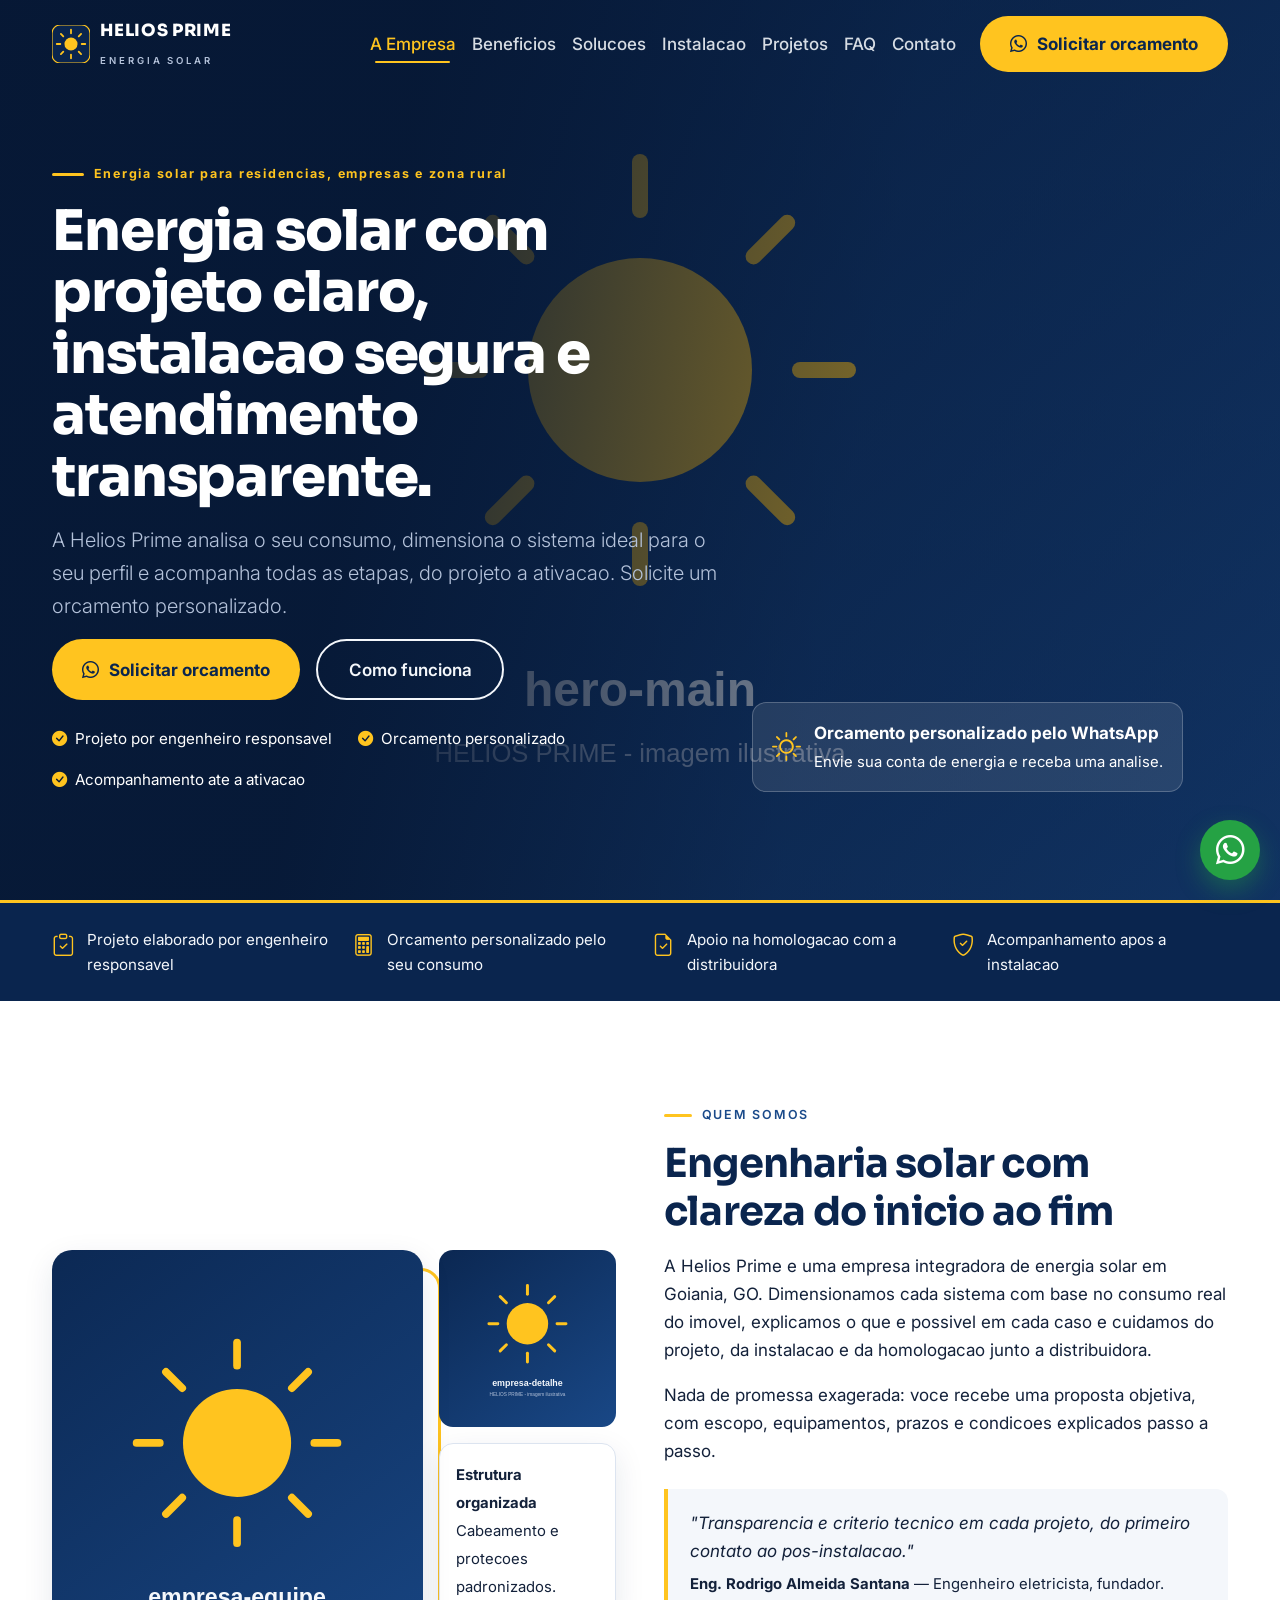
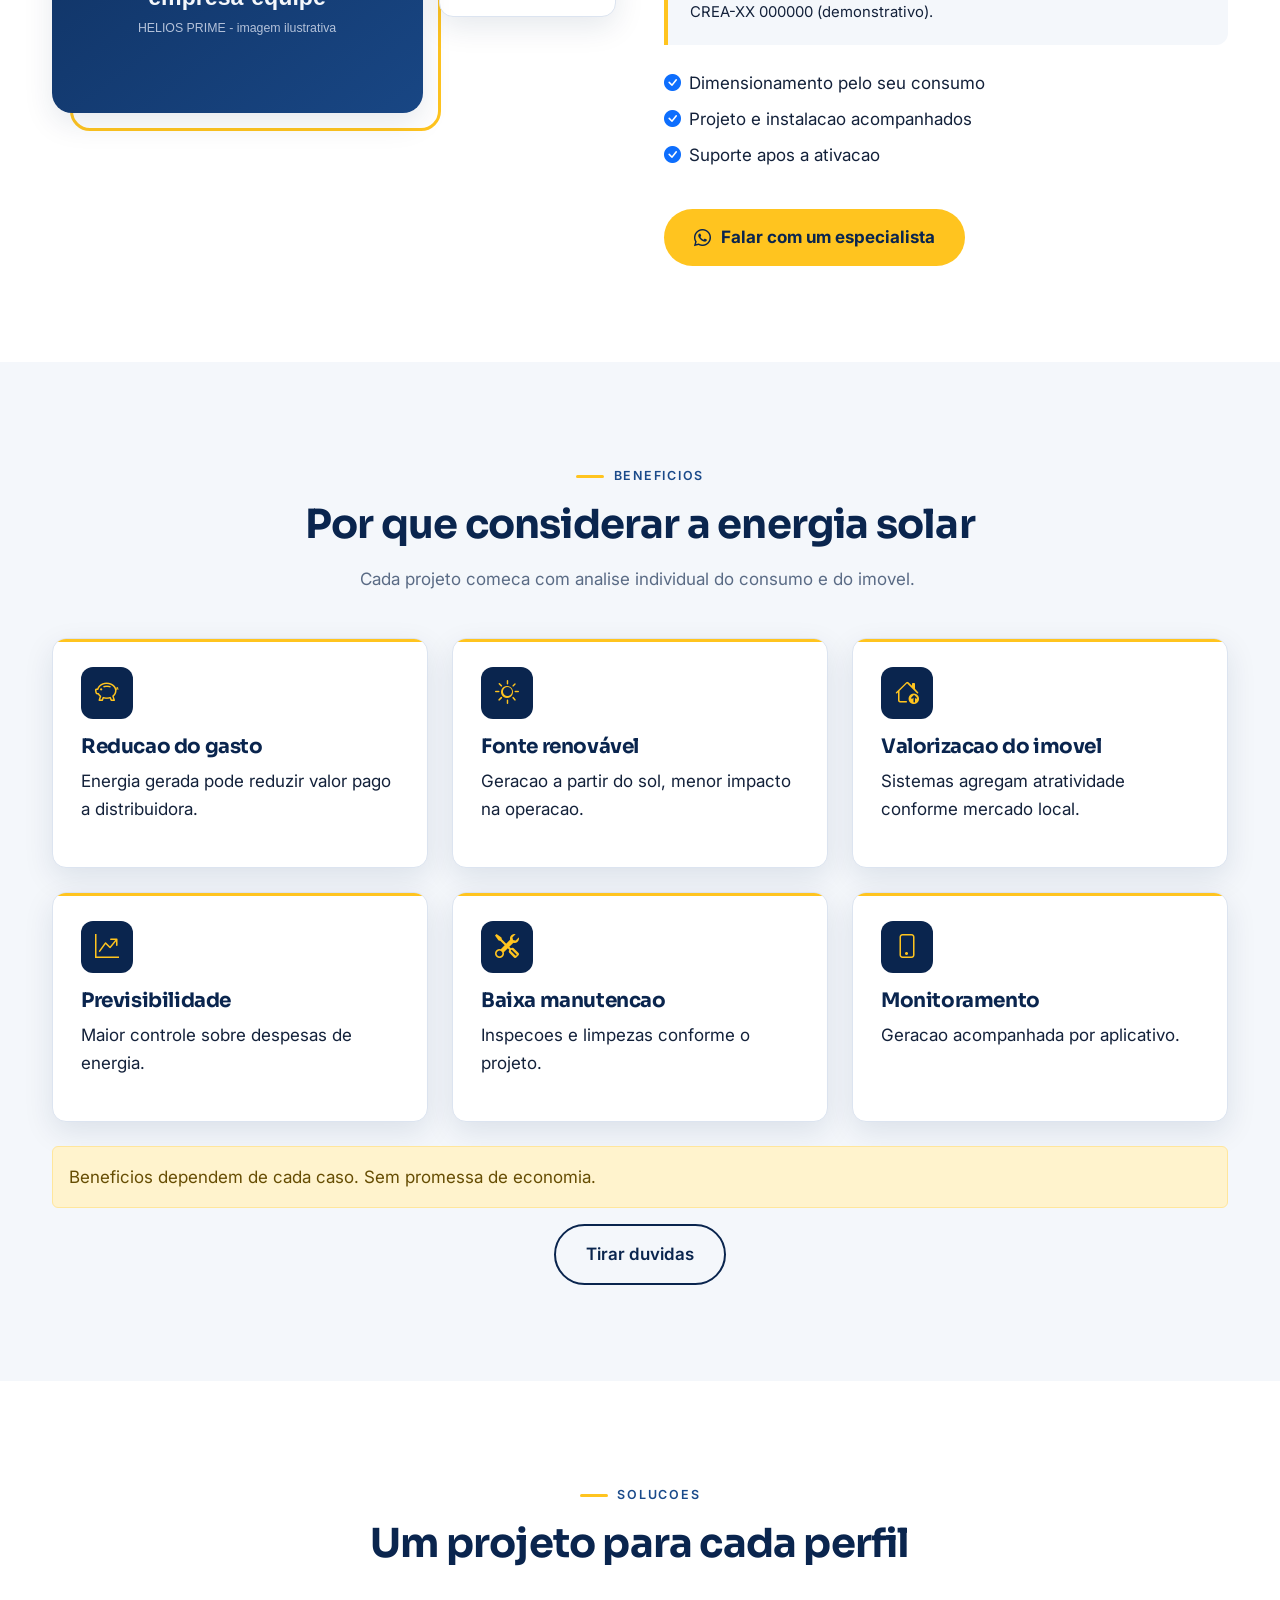
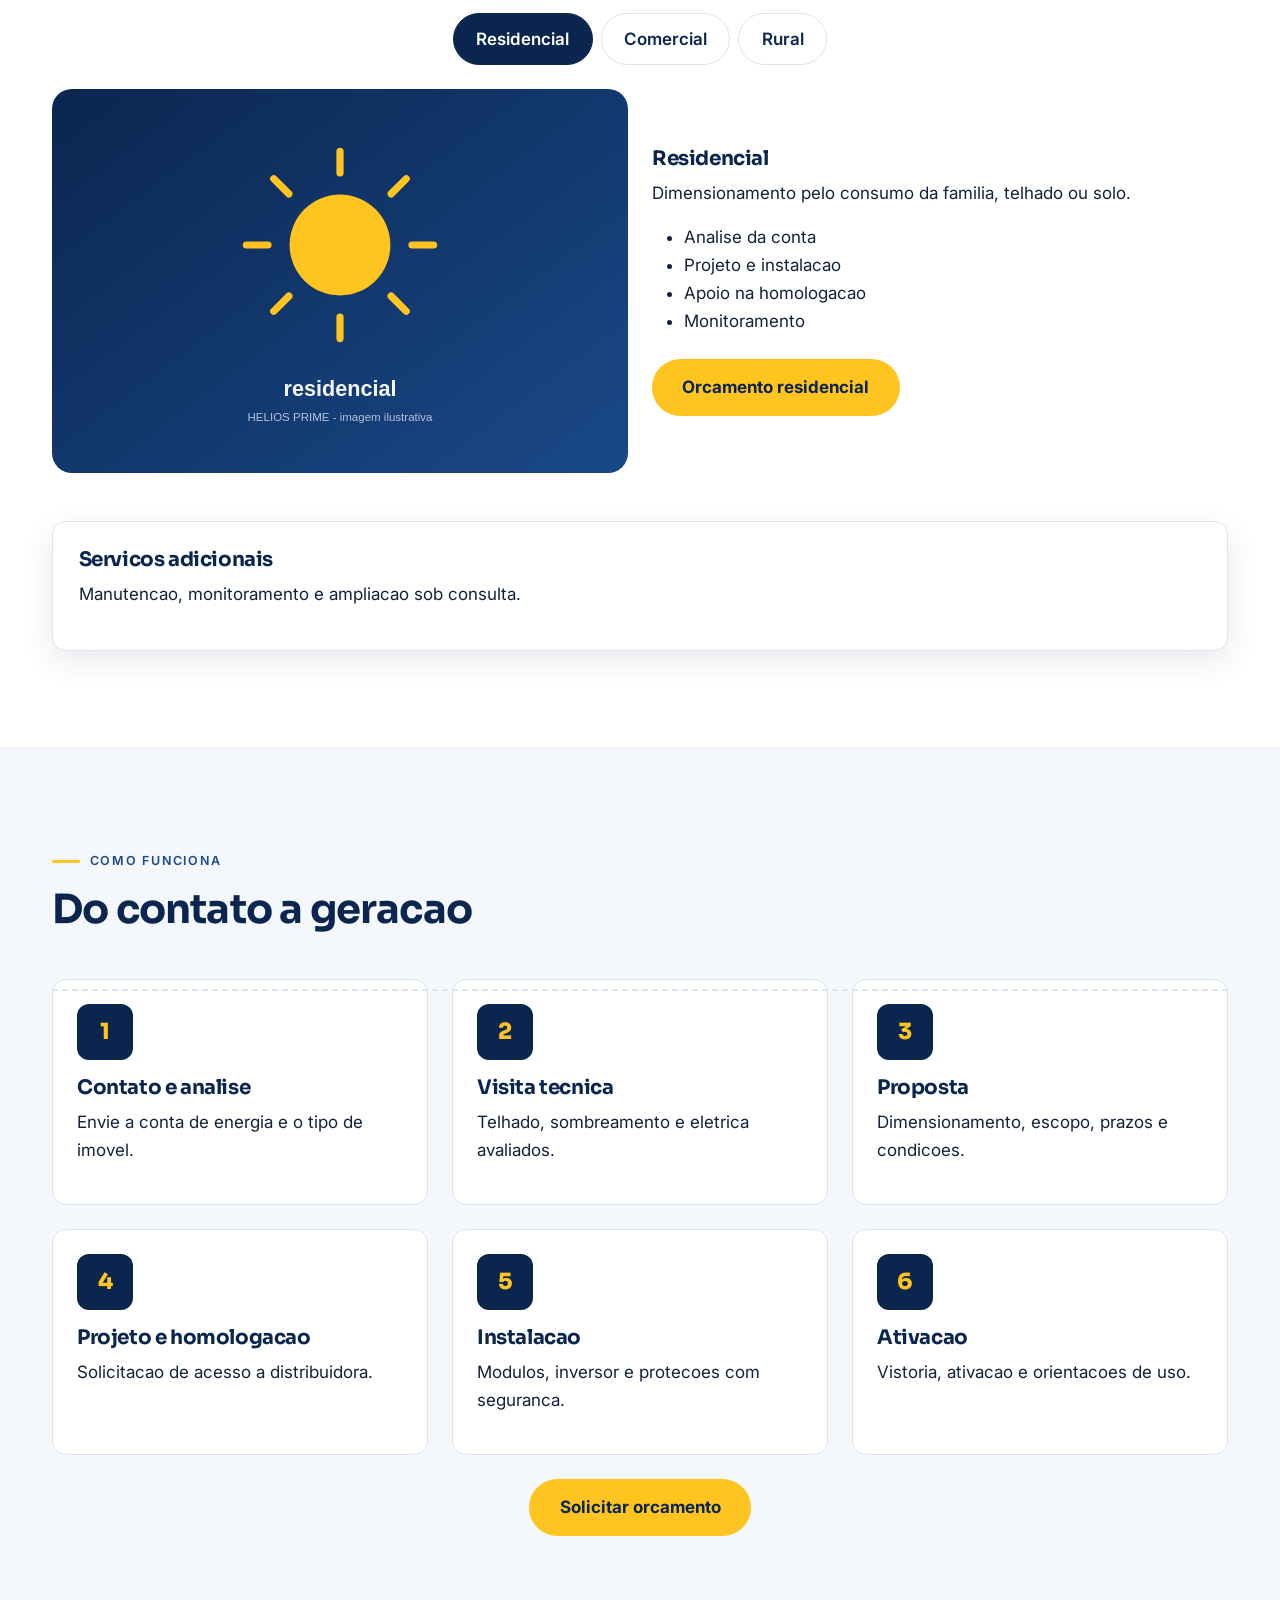
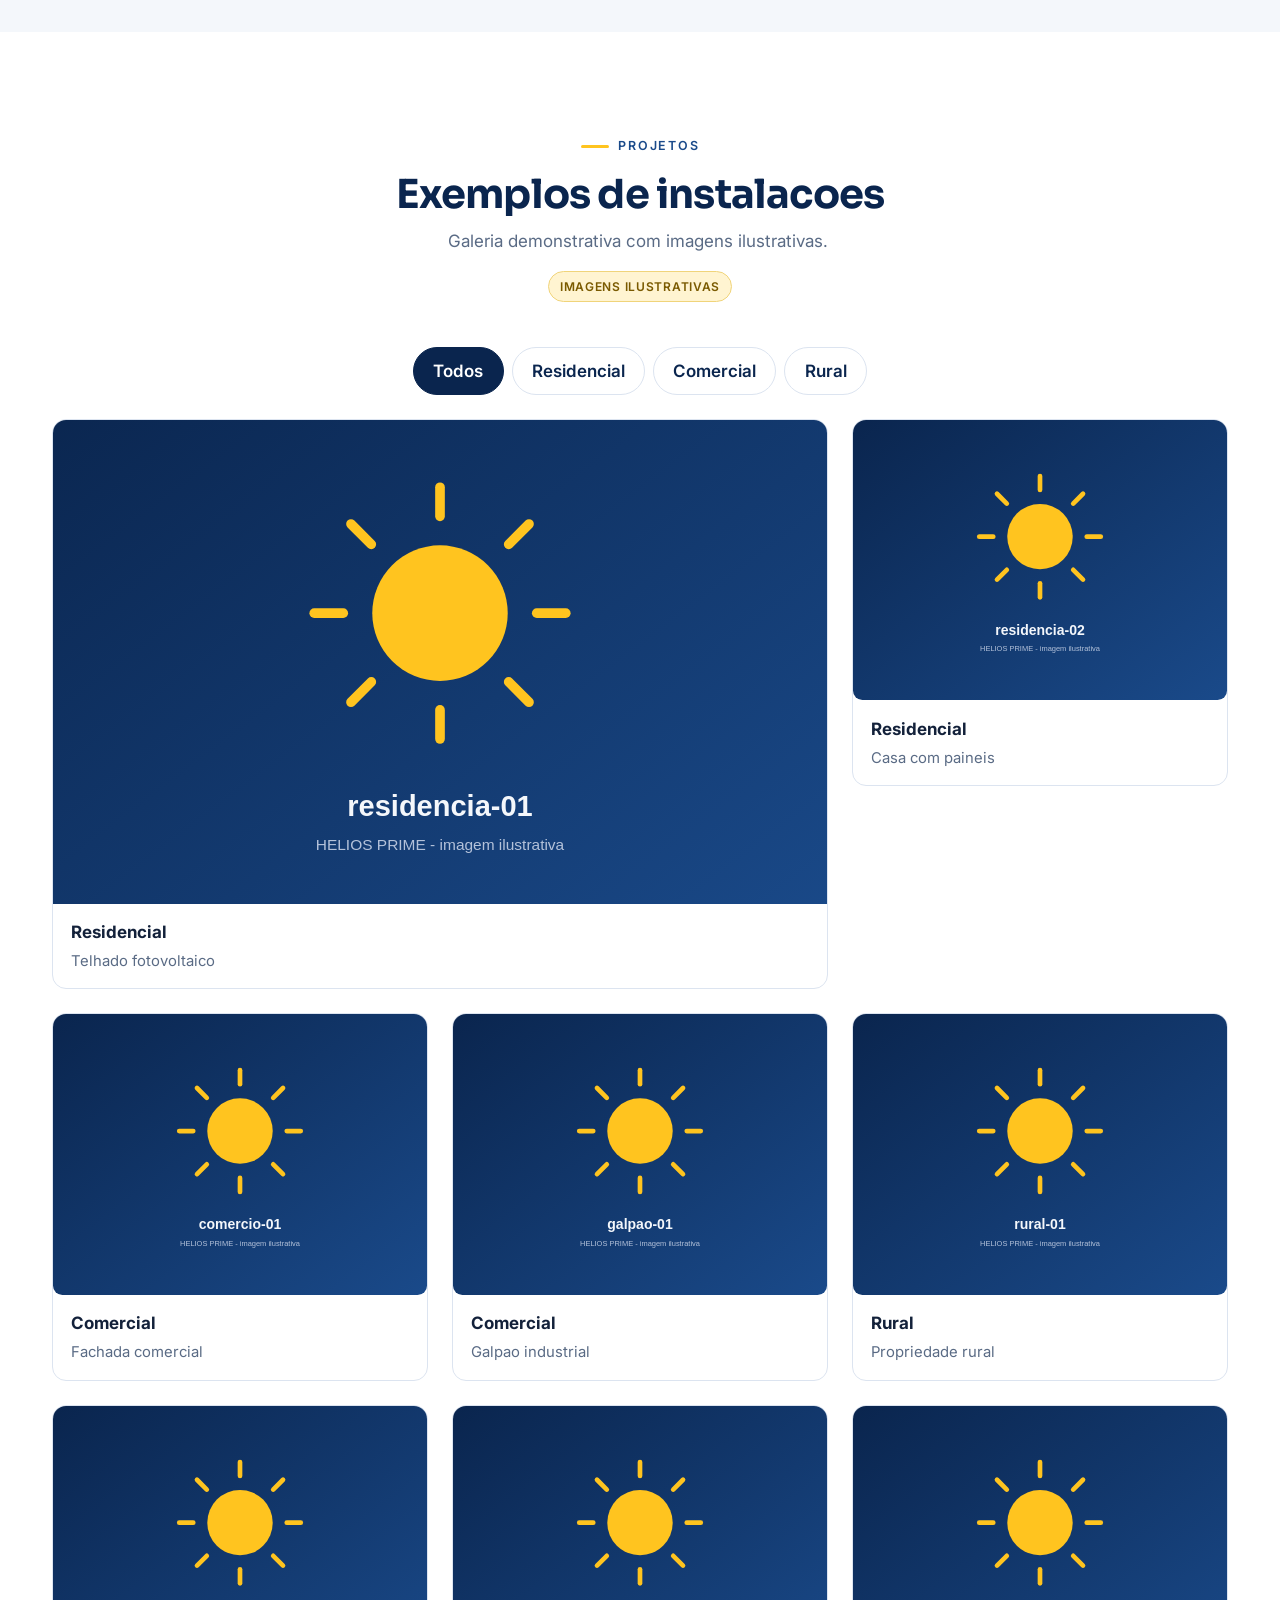
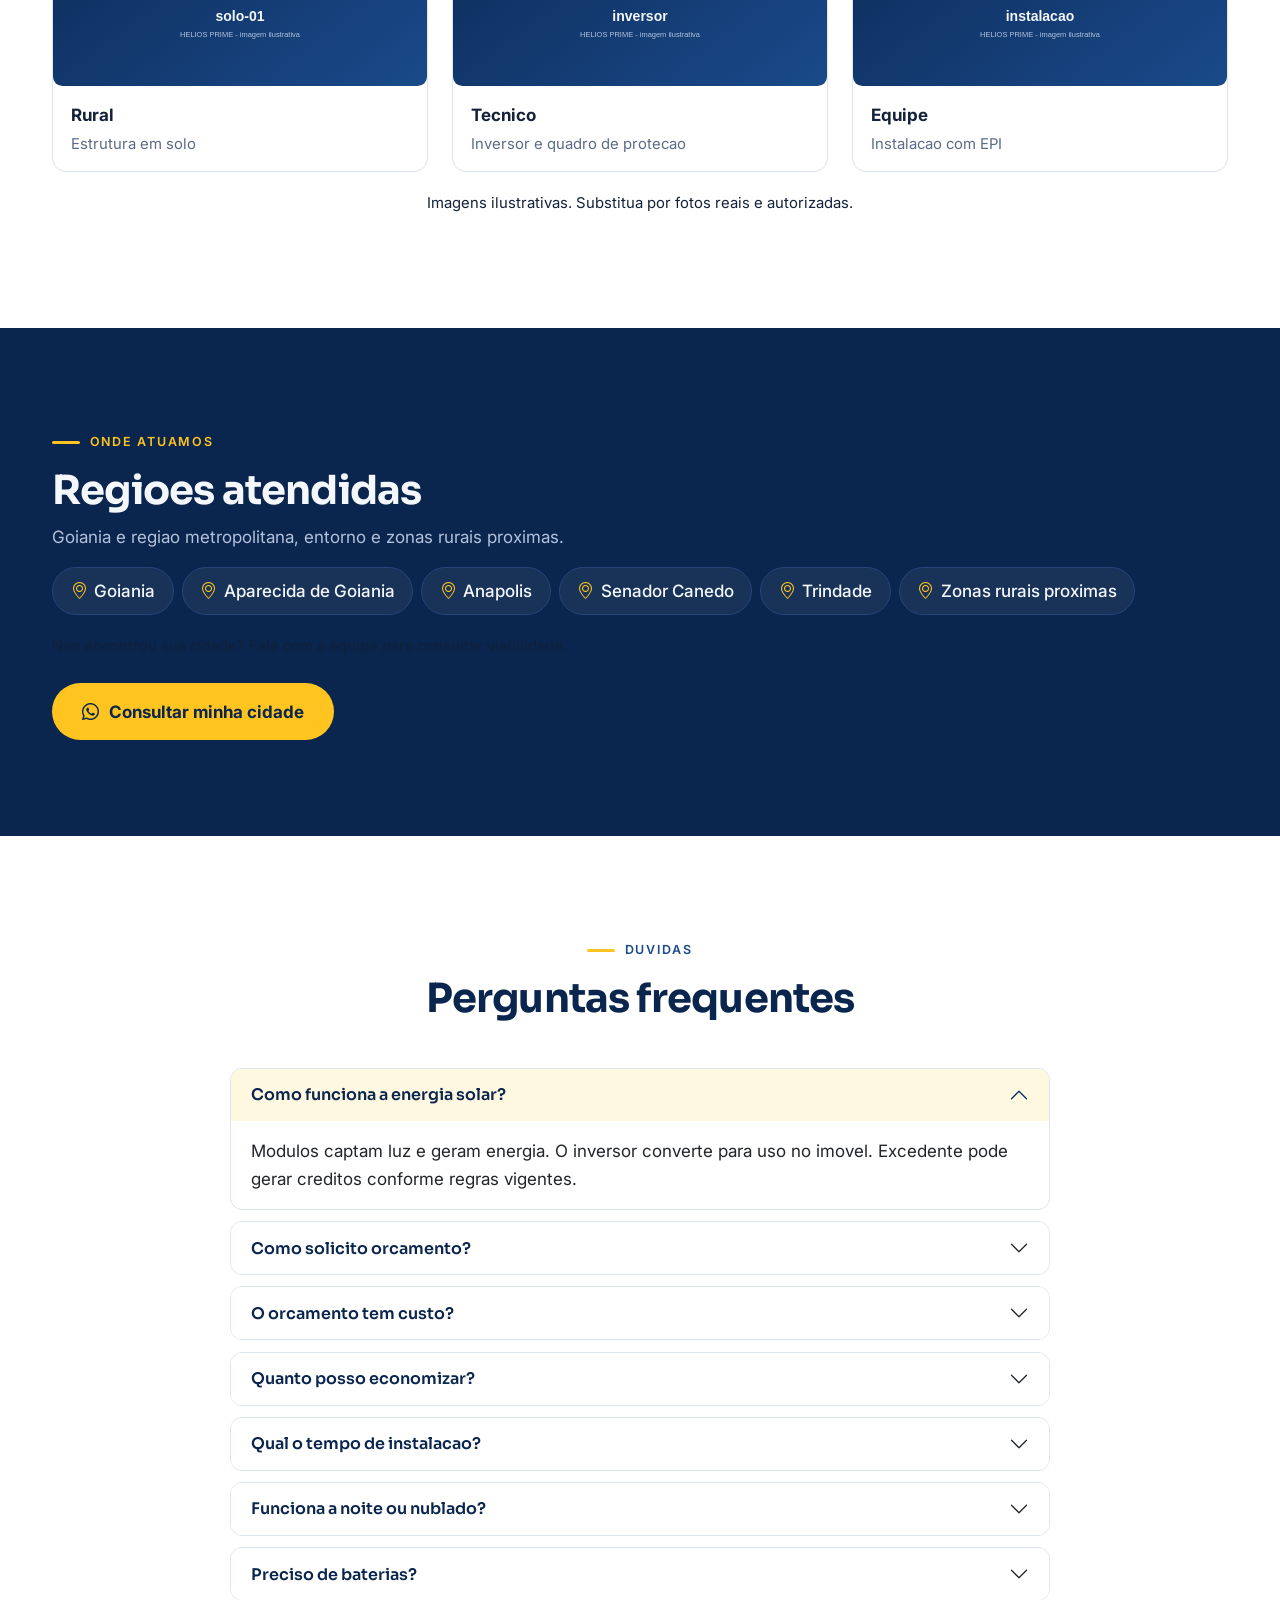
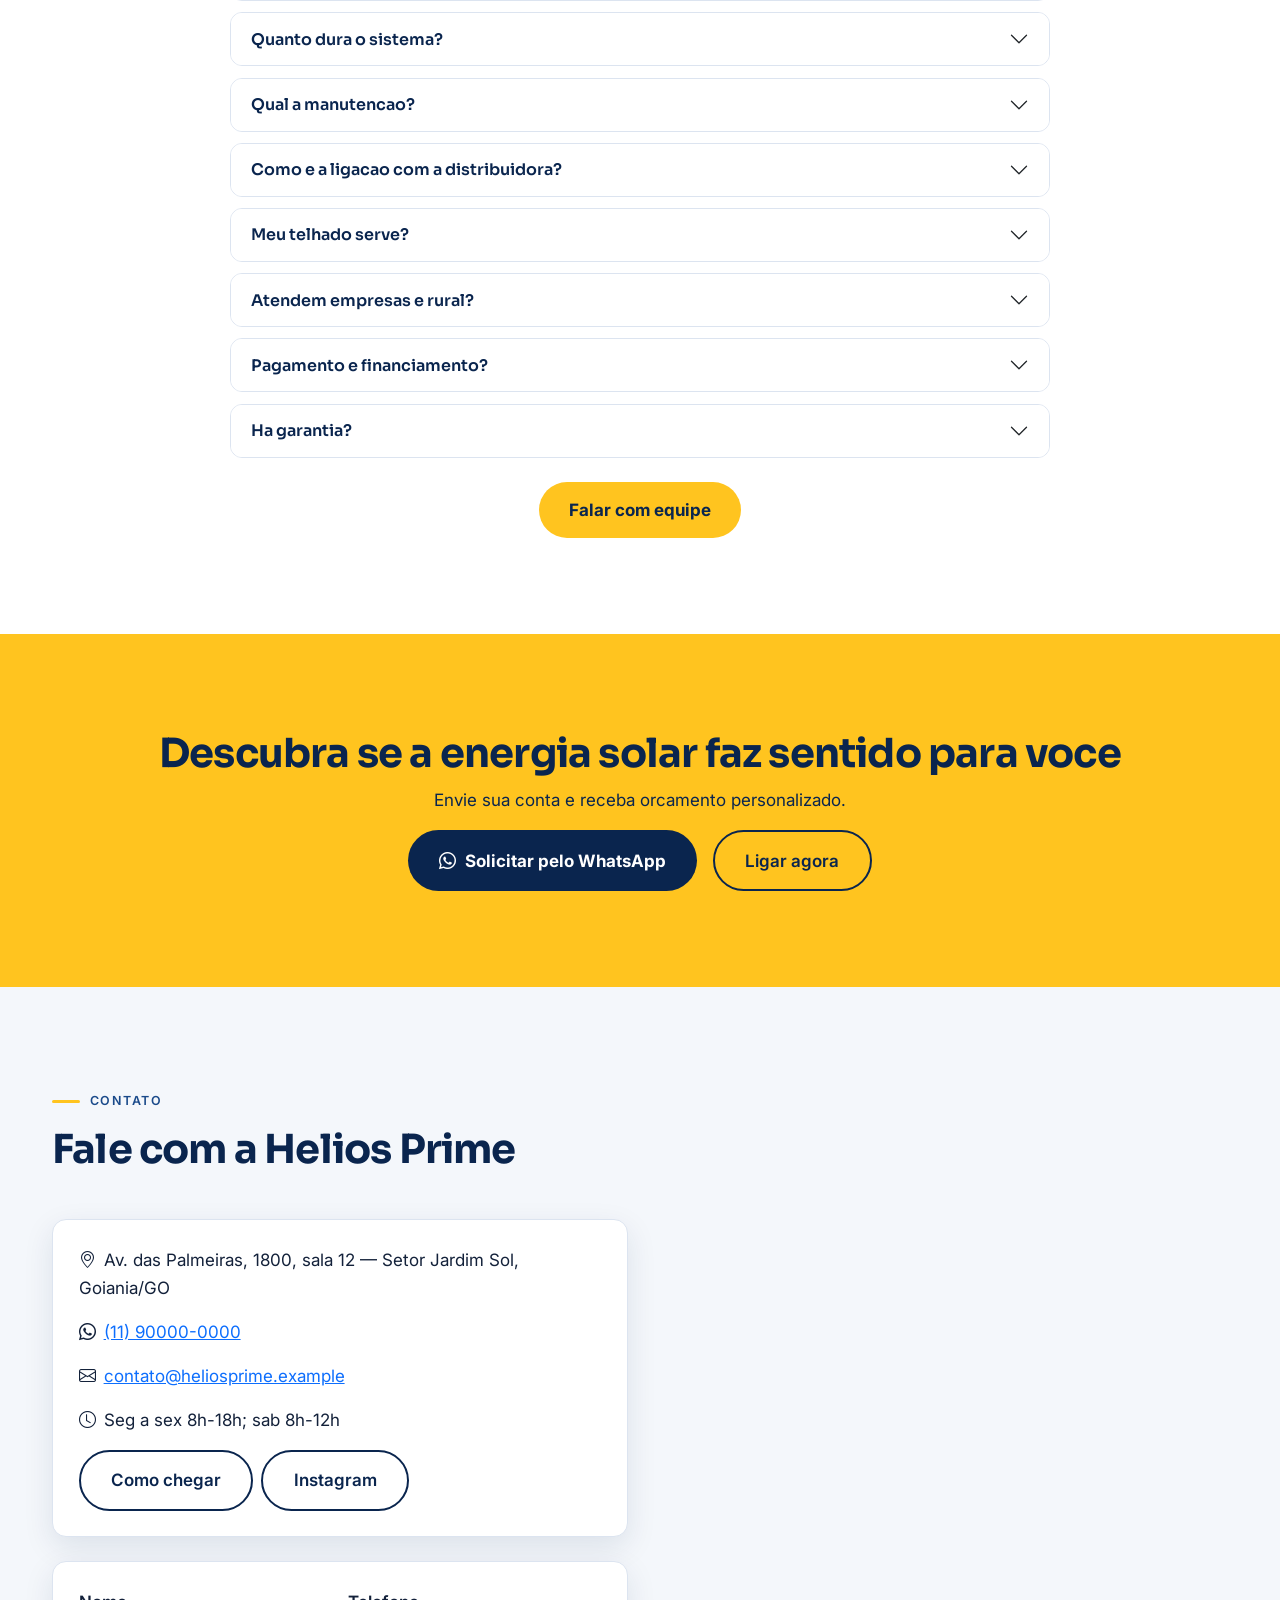
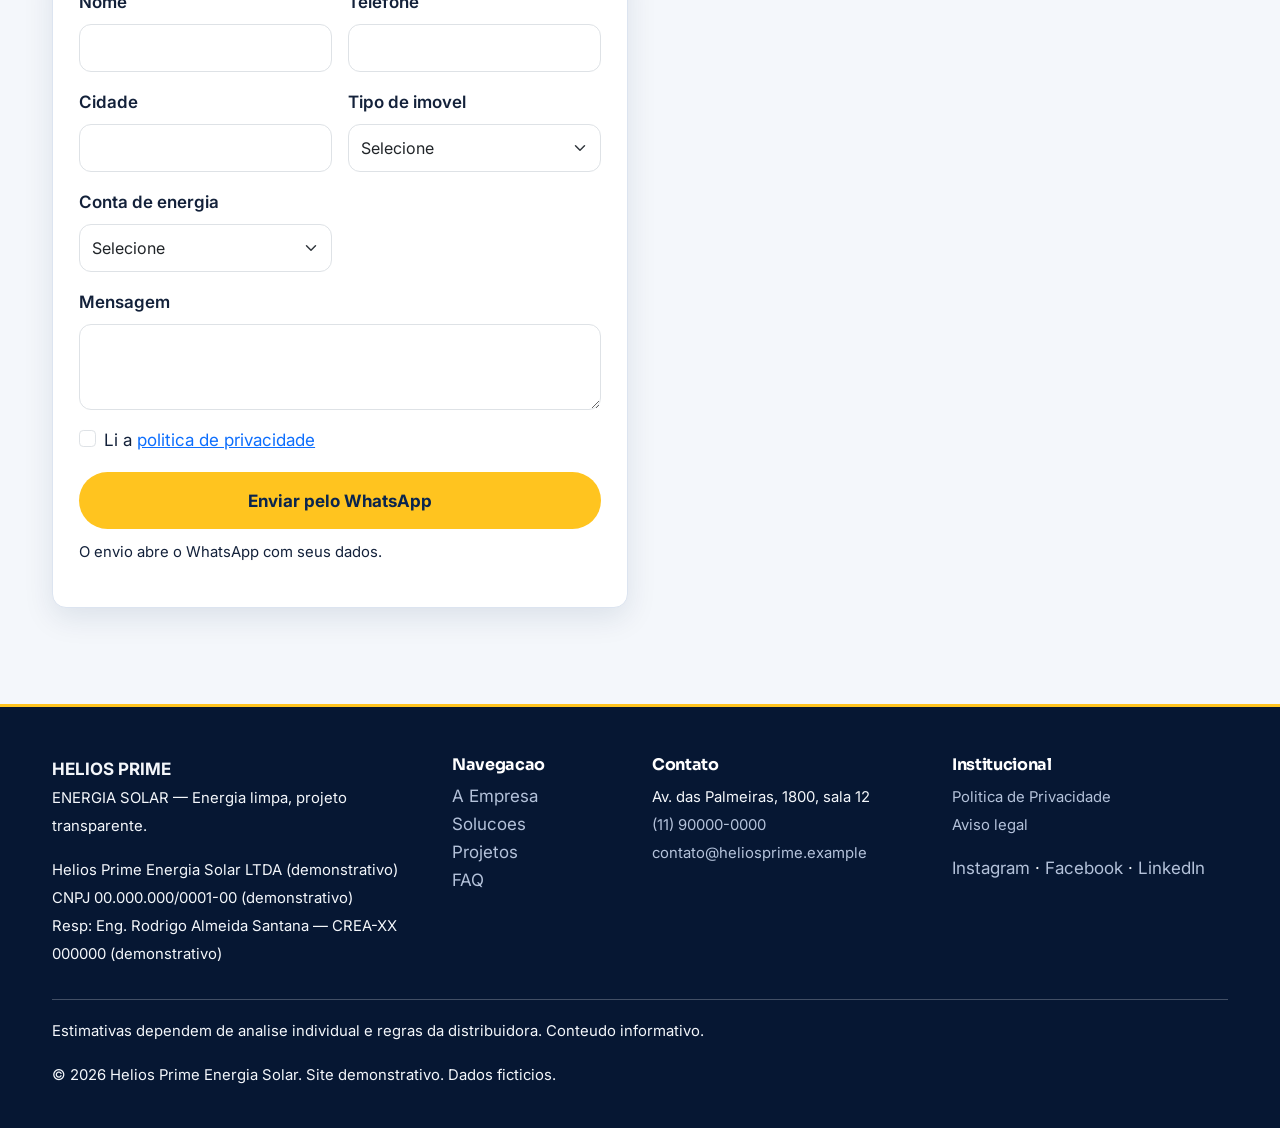
==== commit 957c808e: "ajustes de responsividade e funcionamento" ====
--- a/index.html
+++ b/index.html
@@ -1,4 +1,4 @@
-<!DOCTYPE html>
+﻿<!DOCTYPE html>
 <html lang="pt-BR">
 <head>
   <meta charset="UTF-8">
@@ -365,7 +365,7 @@
         </div>
         <div class="col-6 col-lg-3">
           <h3>Contato</h3>
-          <p><small>Av. das Palmeiras, 1800, sala 12<br>(11) 90000-0000<br>contato@heliosprime.example</small></p>
+          <p><small>Av. das Palmeiras, 1800, sala 12<br><a href="tel:+5511900000000">(11) 90000-0000</a><br><a href="mailto:contato@heliosprime.example">contato@heliosprime.example</a></small></p>
         </div>
         <div class="col-lg-3">
           <h3>Institucional</h3>
--- a/css/style.css
+++ b/css/style.css
@@ -39,6 +39,7 @@
   box-sizing: border-box;
 }
 html {
+  overflow-x: hidden;
   scroll-behavior: smooth;
   scroll-padding-top: 90px;
 }
@@ -477,13 +478,34 @@
 .header-site .nav-link:hover {
   color: var(--accent);
 }
+.header-site .nav-link.active {
+  position: relative;
+  color: var(--accent);
+}
+.header-site .nav-link.active::after {
+  content: "";
+  position: absolute;
+  left: 0.85rem;
+  right: 0.85rem;
+  bottom: 6px;
+  height: 2px;
+  border-radius: 2px;
+  background: var(--accent);
+}
 .header-site.scrolled {
   height: var(--header-h-scrolled);
   border-bottom: 2px solid var(--accent);
   background: rgba(10, 37, 78, 0.95);
   box-shadow: var(--shadow-soft);
 }
+.header-site.header-solid {
+  height: var(--header-h-scrolled);
+  border-bottom: 2px solid var(--accent);
+  background: var(--primary);
+}
 .header-site.menu-open {
+  height: auto;
+  border-bottom: 2px solid var(--accent);
   background: var(--primary);
 }
 .header-site .navbar-toggler {
@@ -703,6 +725,30 @@
   }
 }
 @media (max-width: 991.98px) {
+  .about-frame::before {
+    inset: 12px -8px -8px 12px;
+  }
+  .cta-final .btn-dark-brand,
+  .cta-final .btn-outline-dark-brand {
+    max-width: 100%;
+    white-space: normal;
+    text-align: center;
+  }
+  .map-embed,
+  .contact-card,
+  .feature-card,
+  .step-card {
+    min-width: 0;
+    max-width: 100%;
+  }
+  .header-site .navbar-collapse {
+    margin-top: 0.75rem;
+    padding: 0.75rem;
+    border: 1px solid var(--border-dark);
+    border-radius: var(--radius-md);
+    background: var(--primary);
+    box-shadow: var(--shadow-soft);
+  }
   .timeline__line {
     display: none;
   }
@@ -739,3 +785,4 @@
   }
 }
 
+
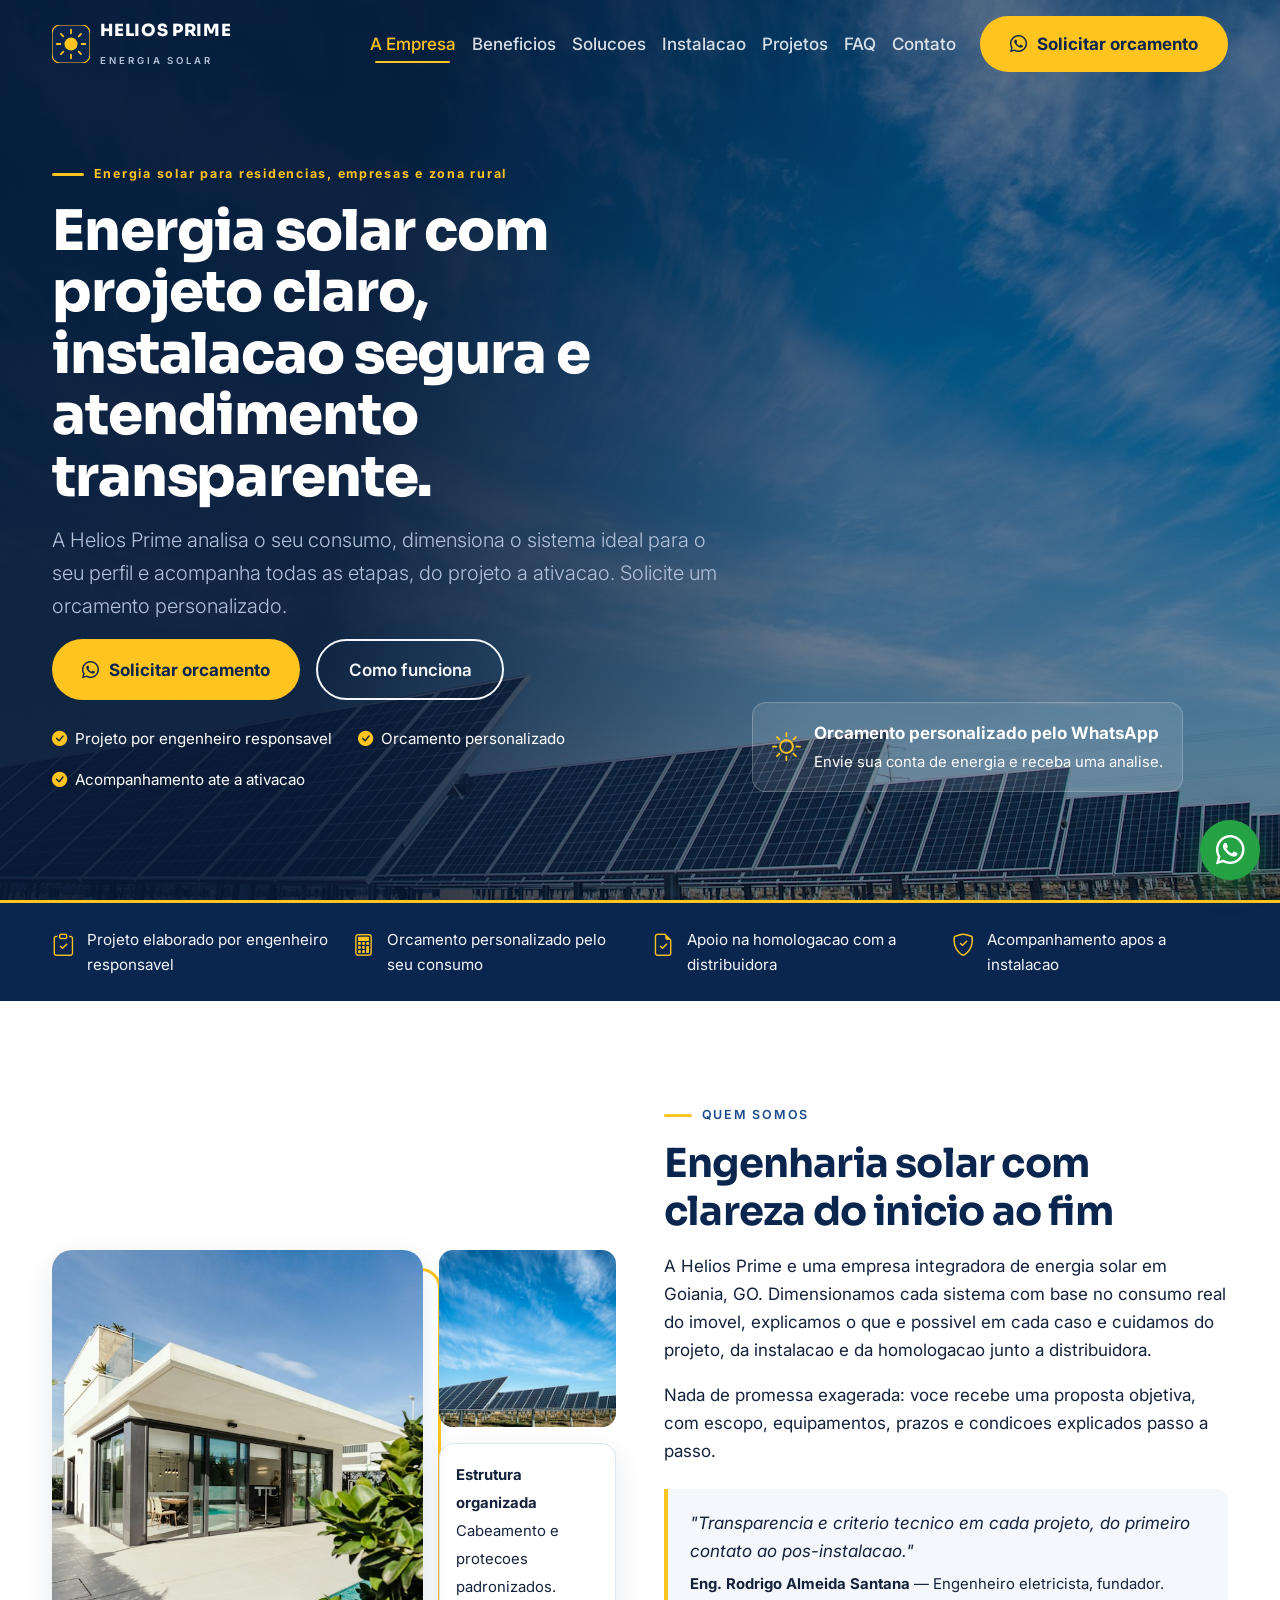
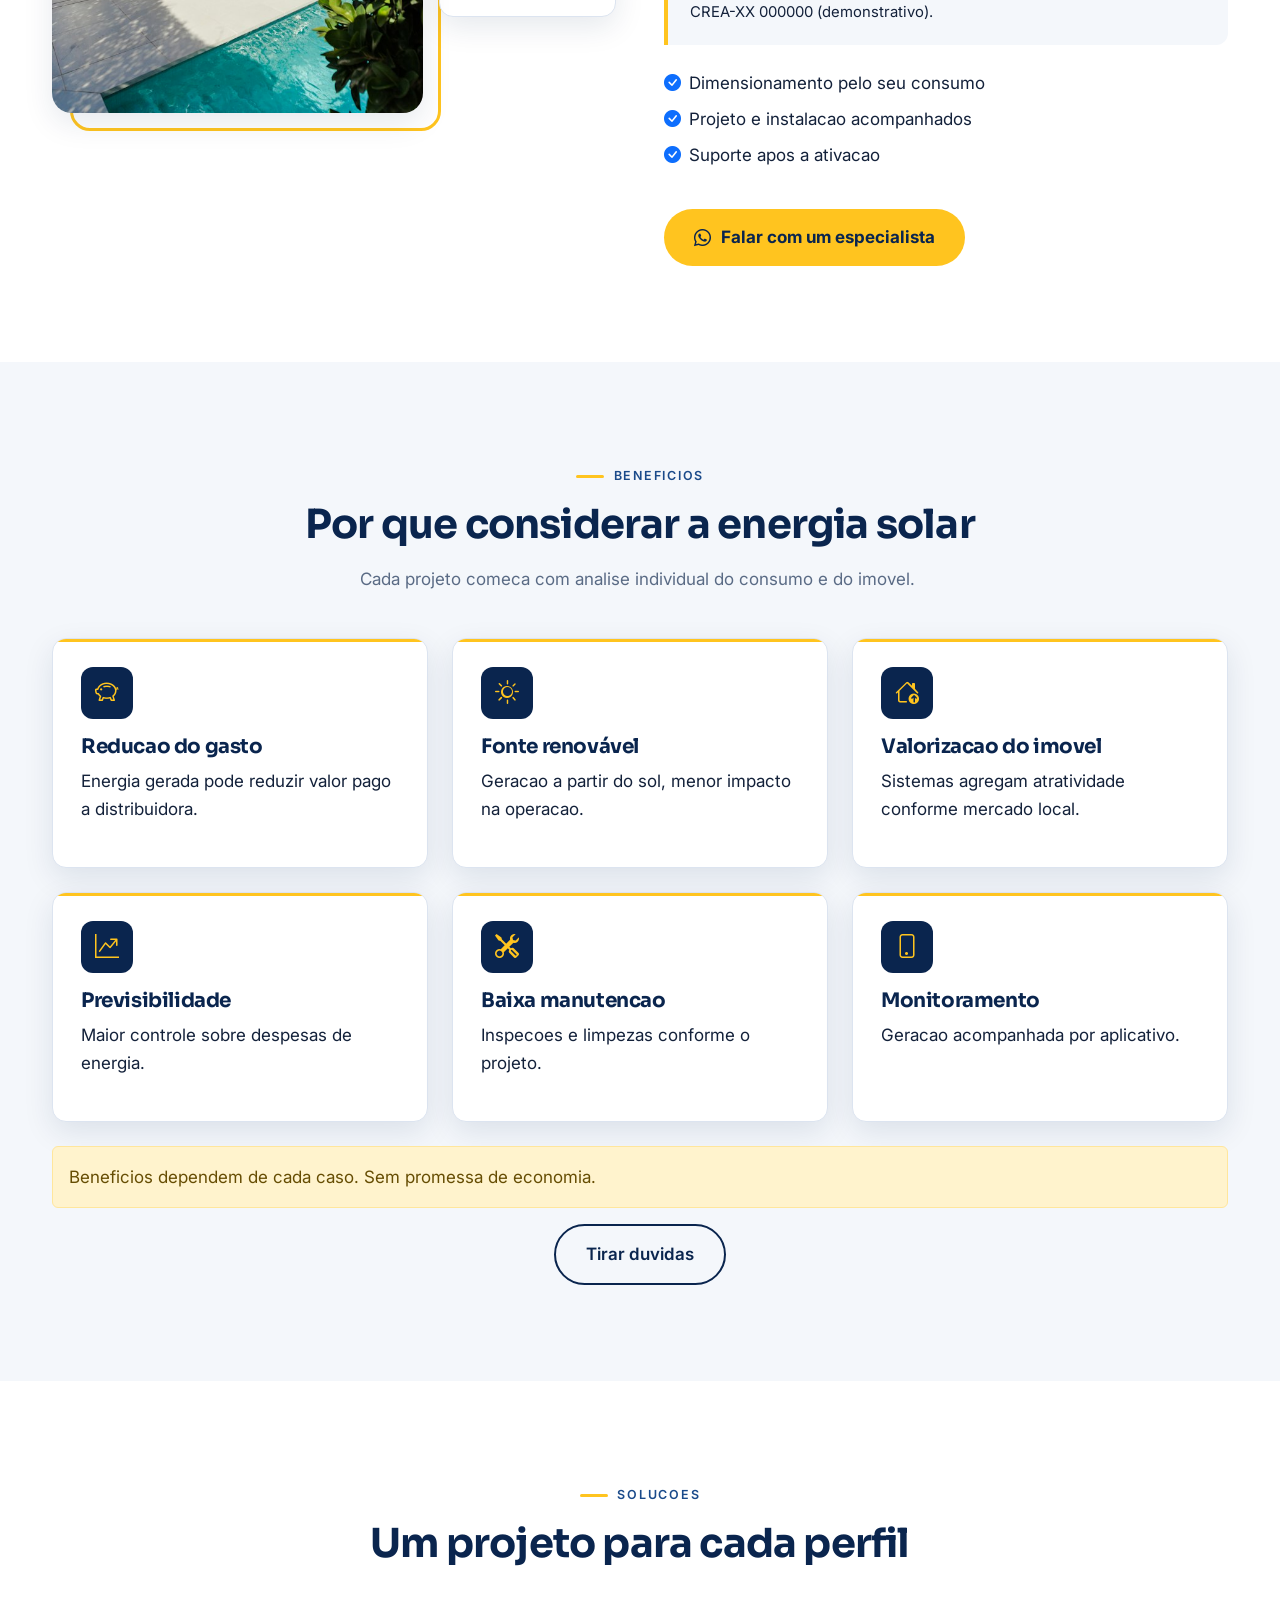
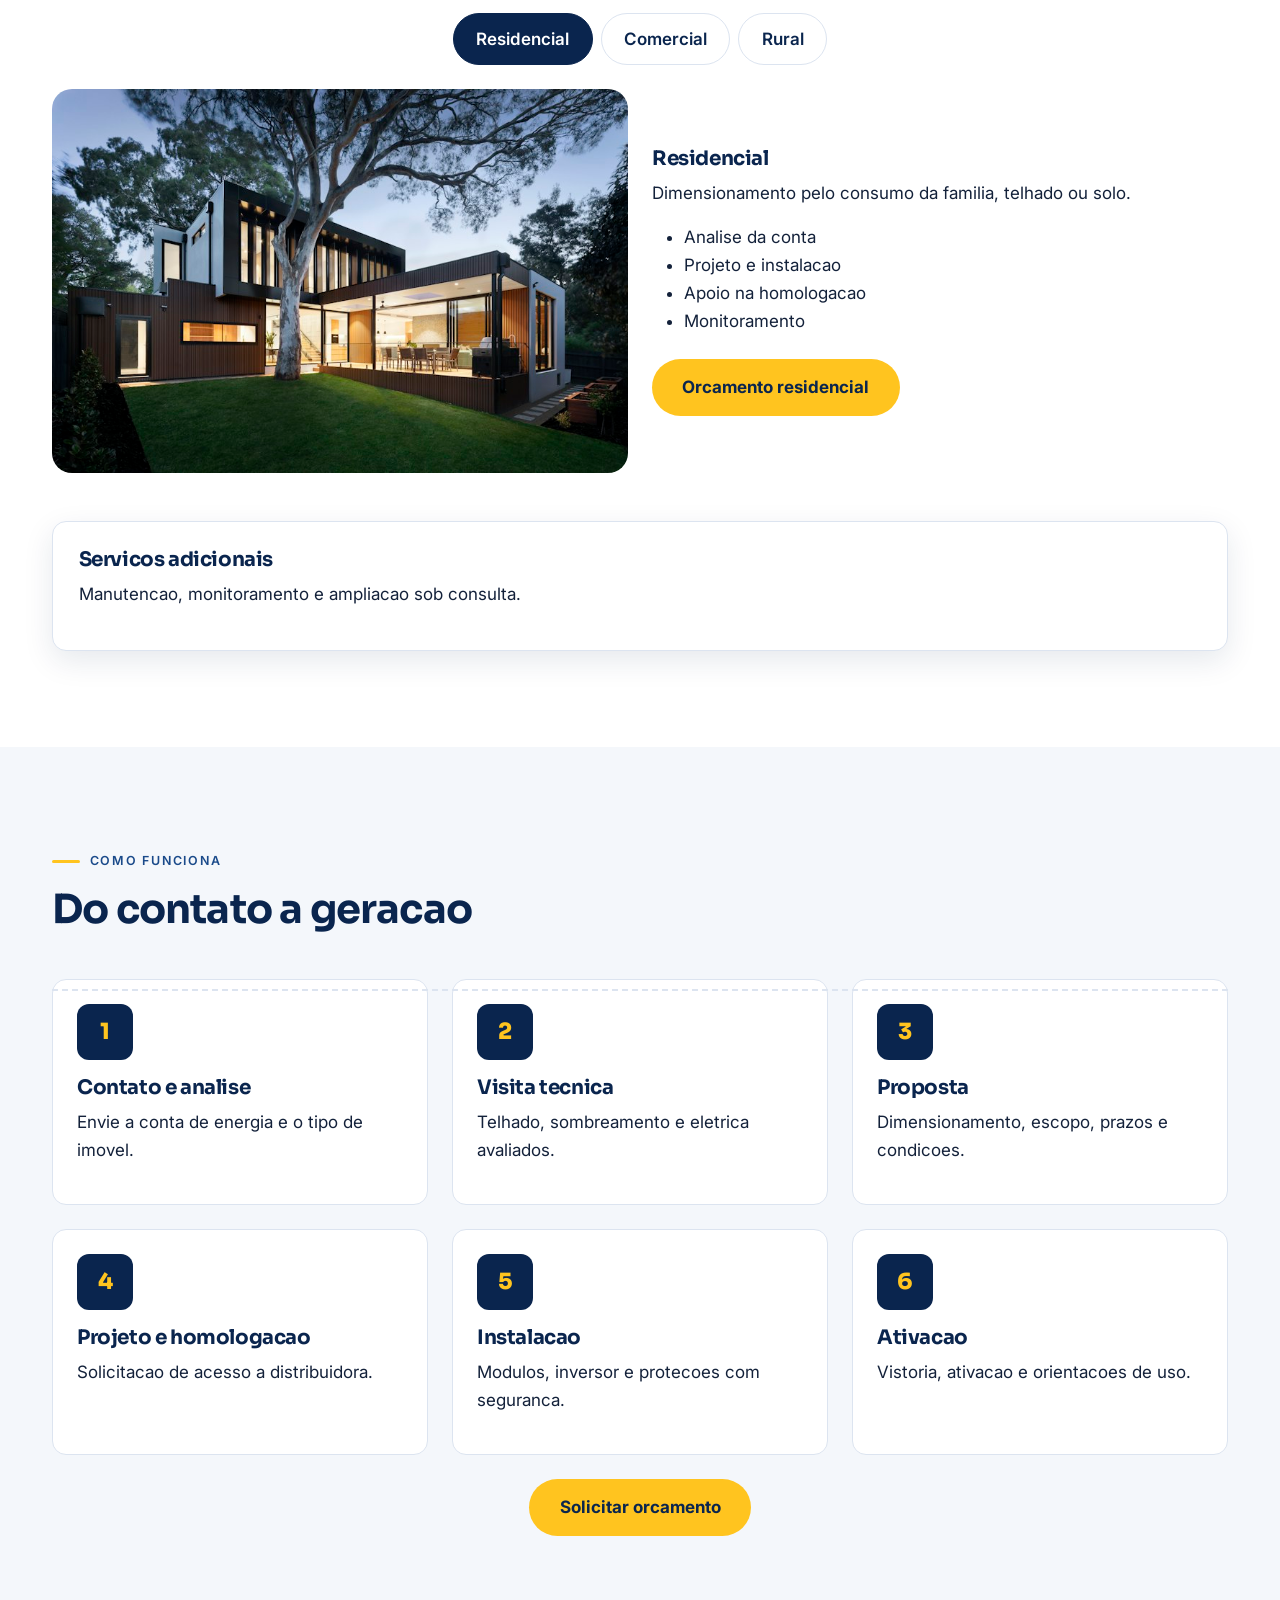
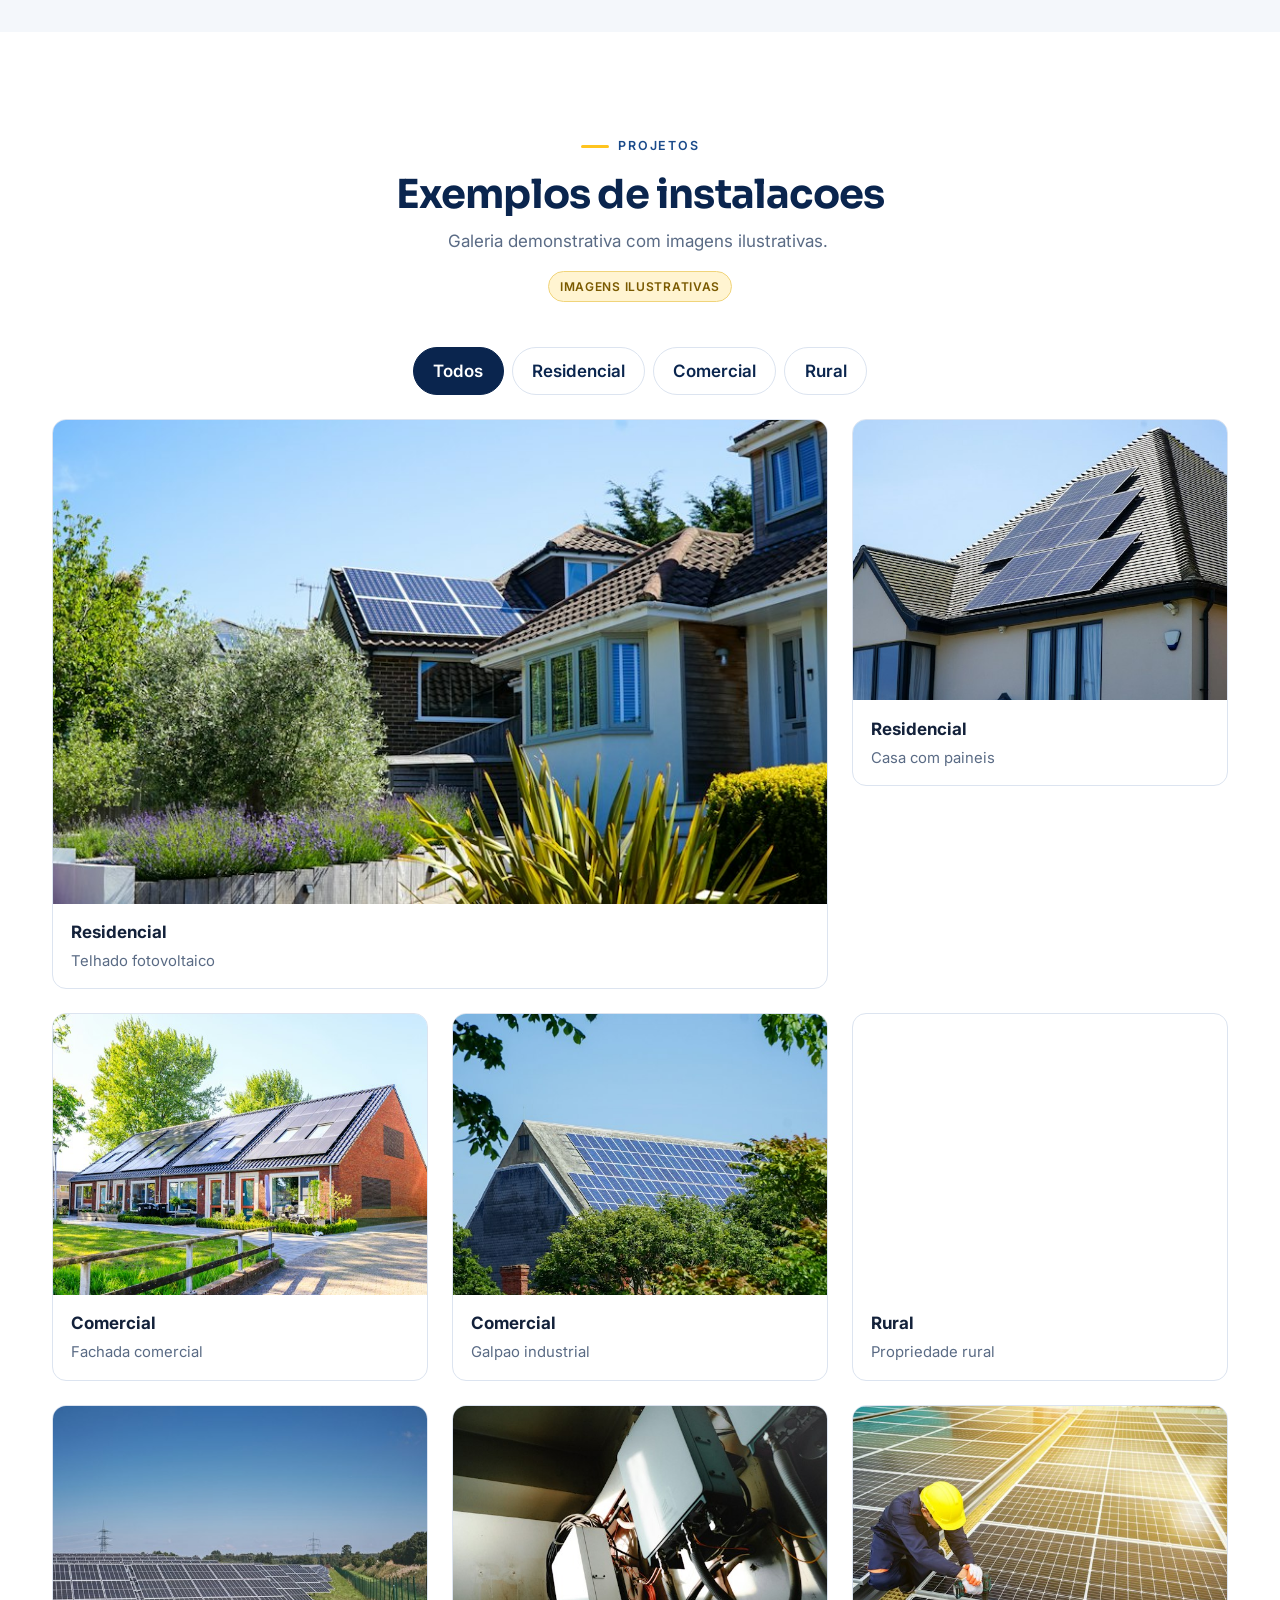
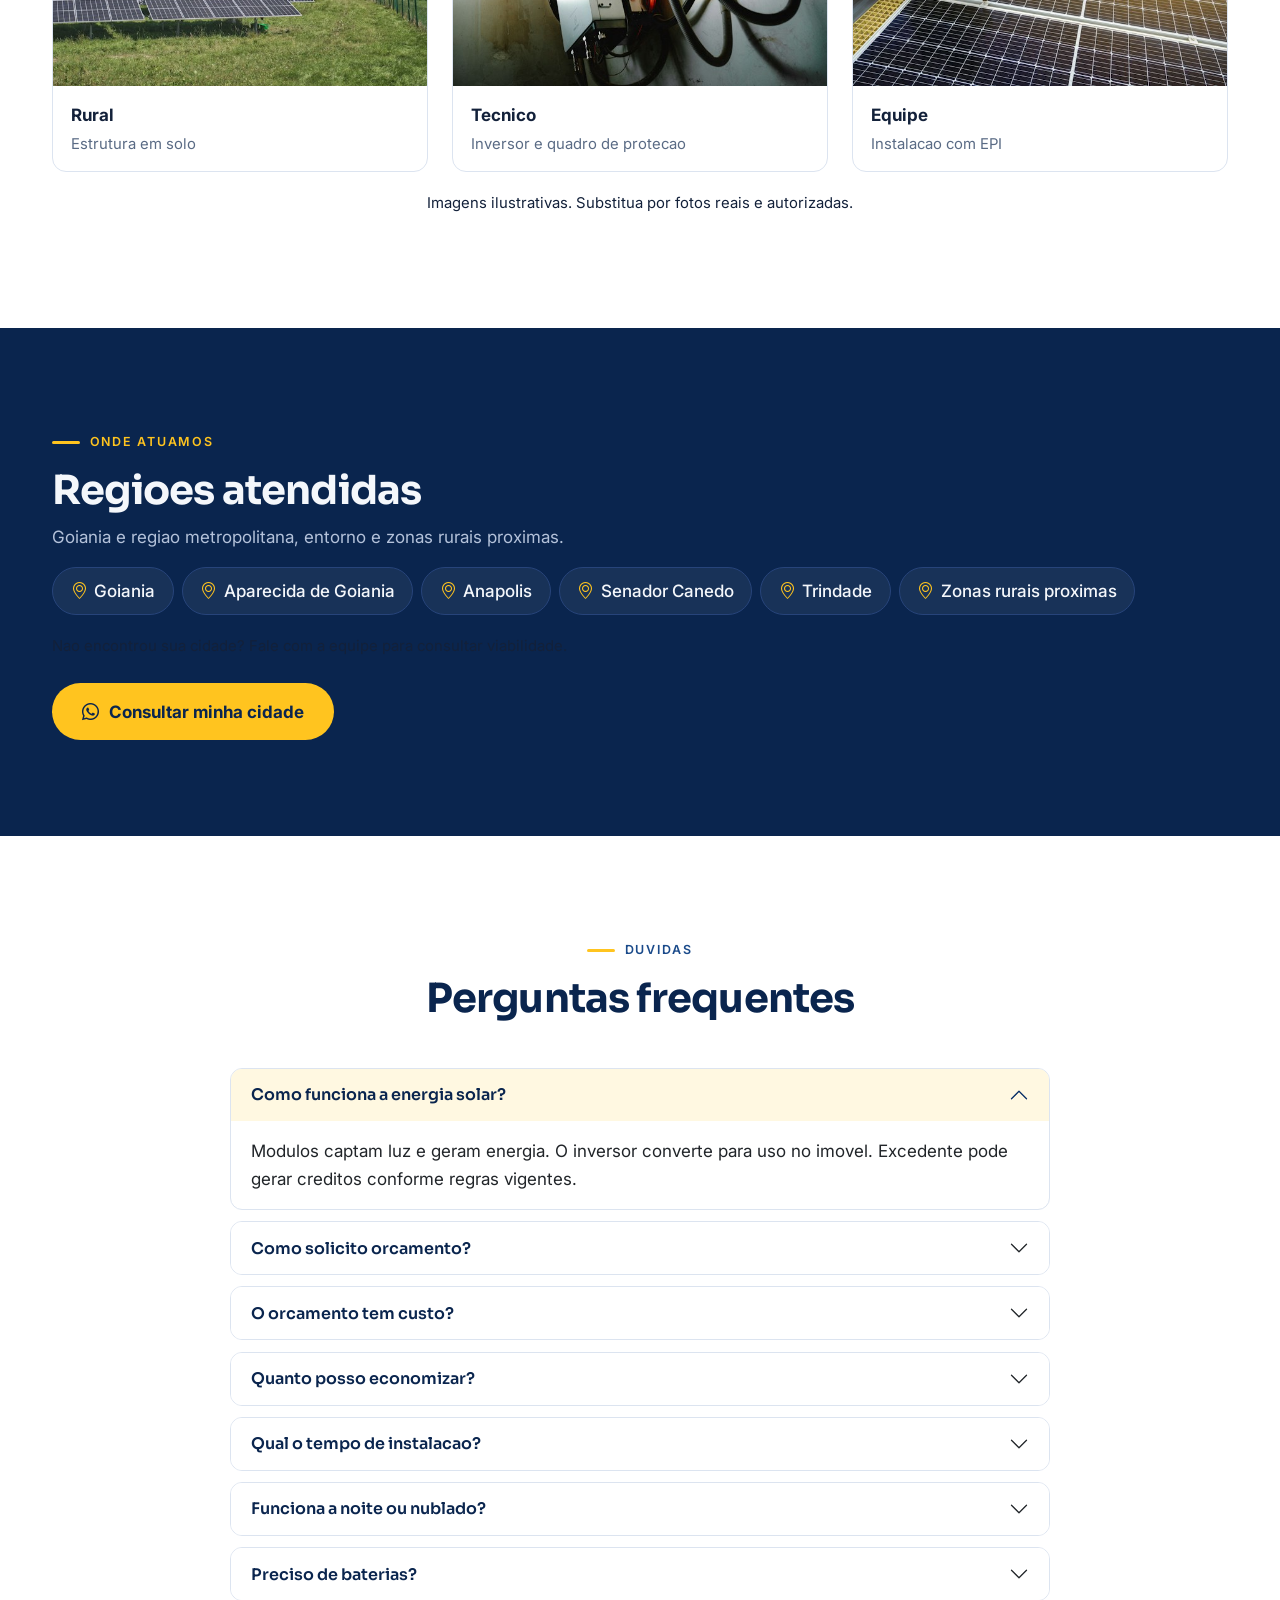
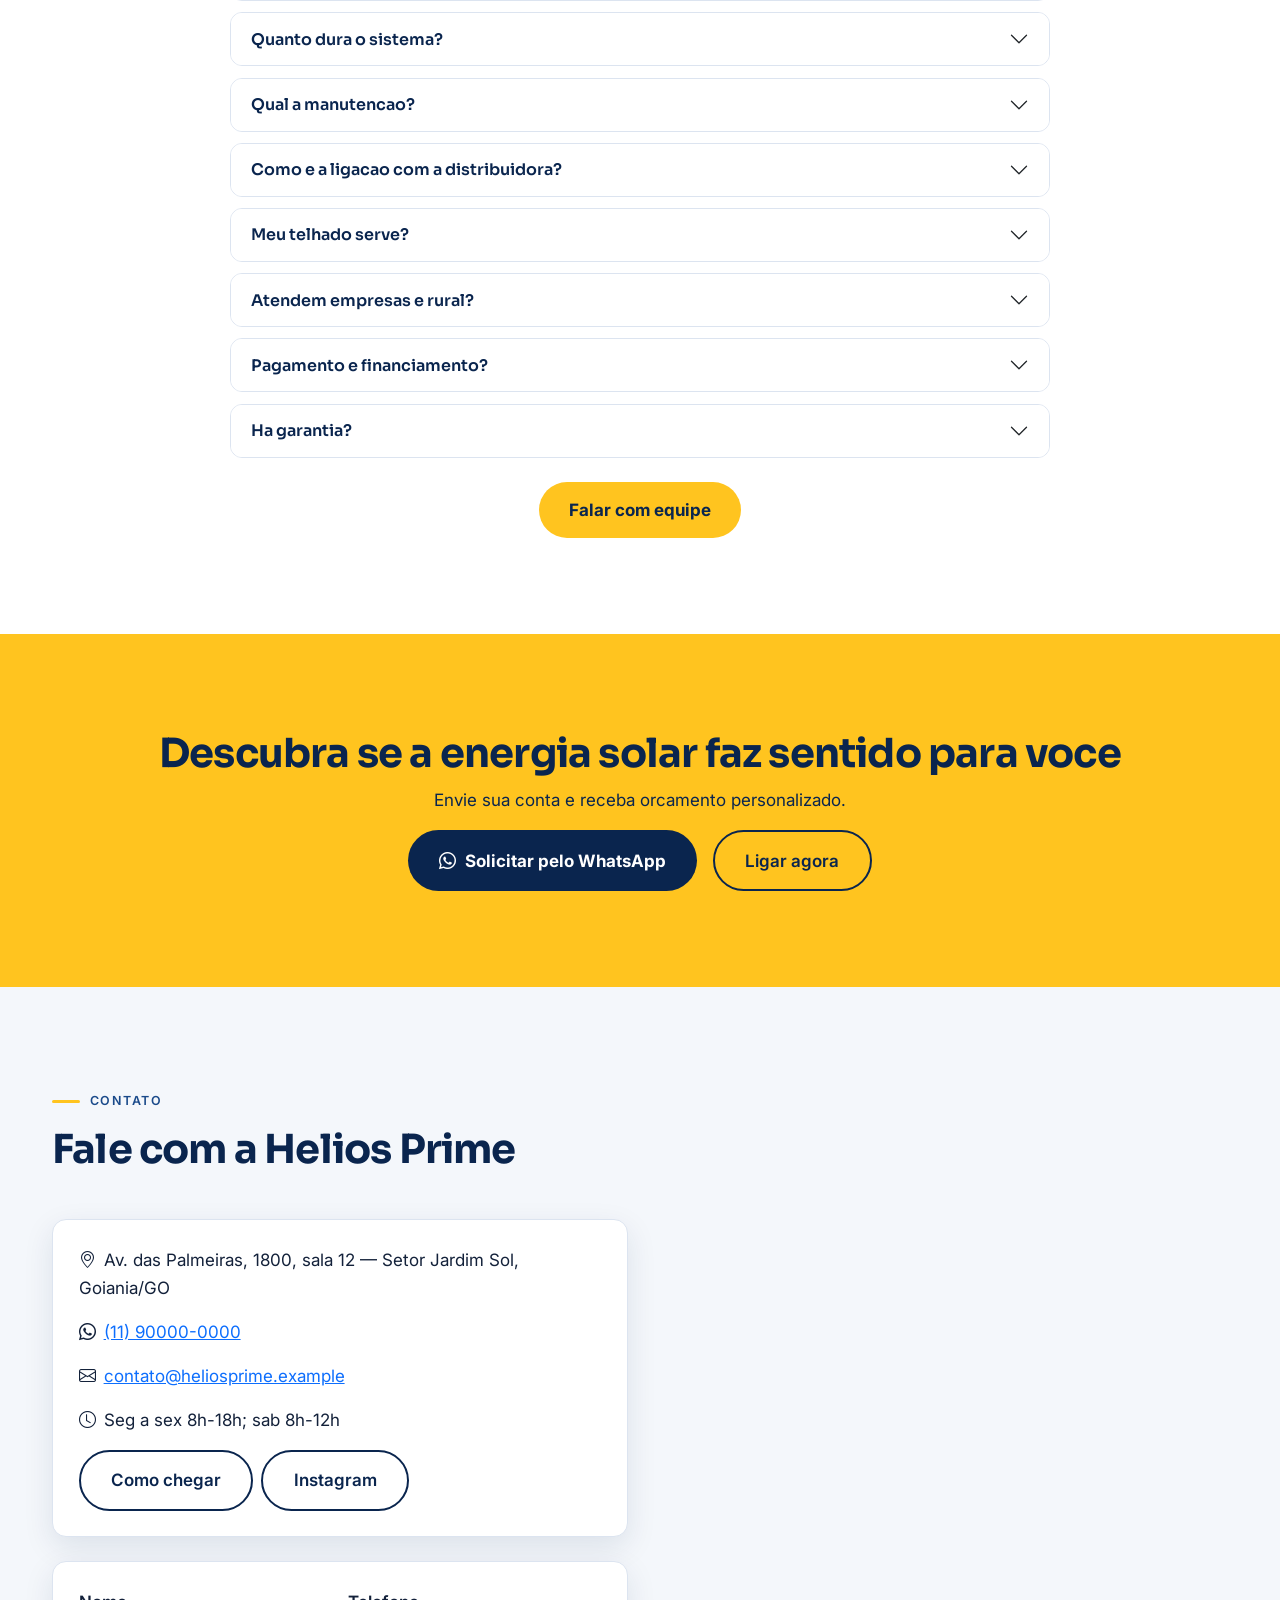
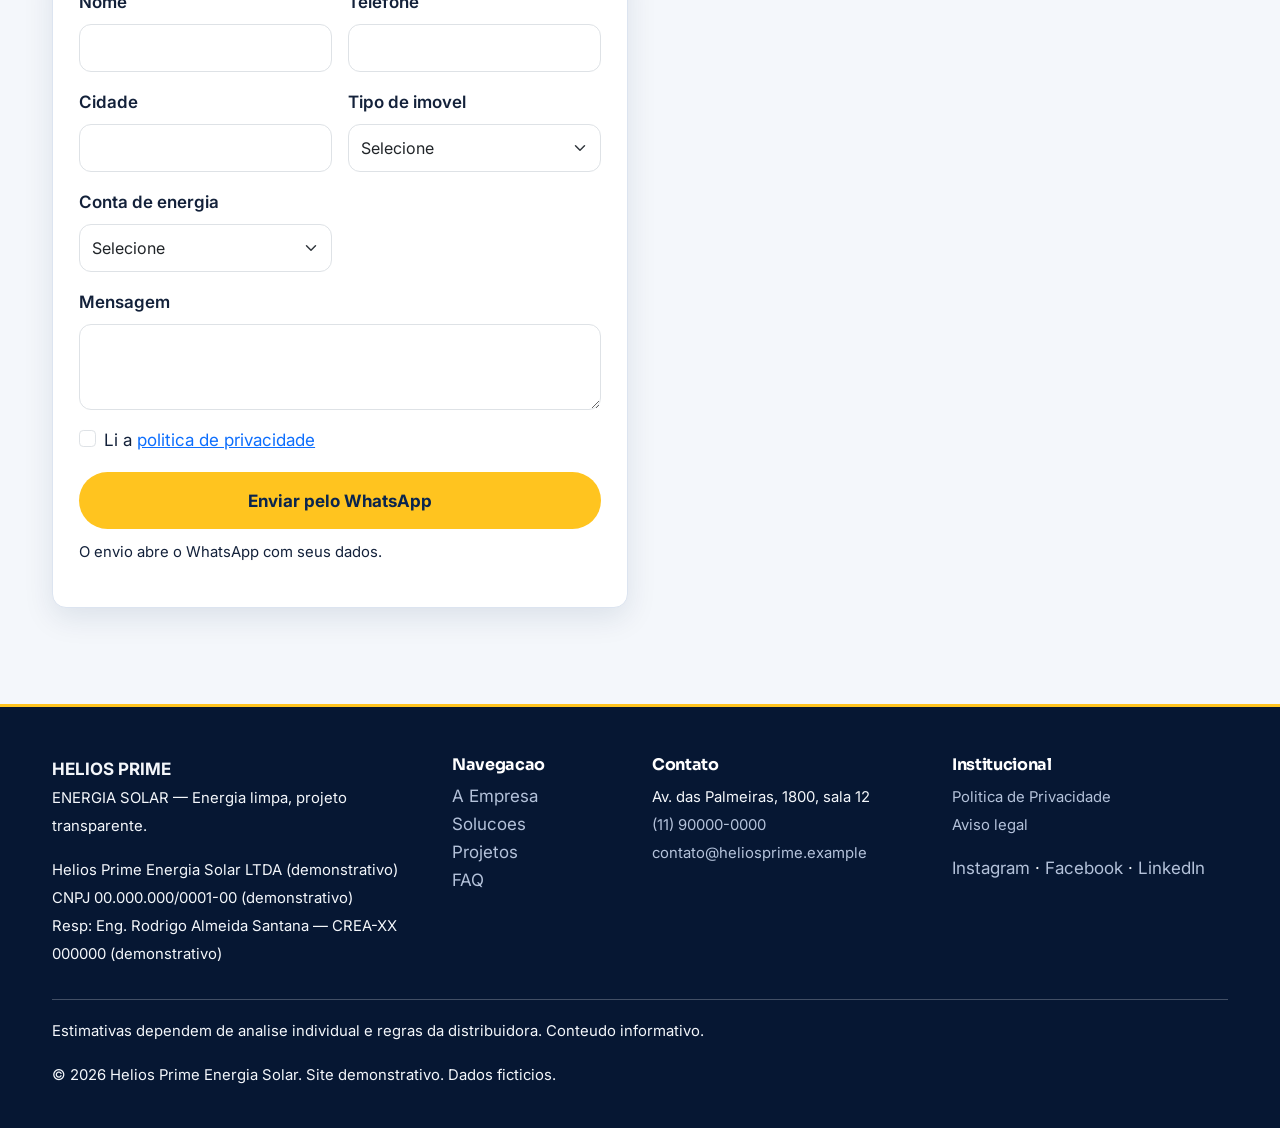
==== commit 33279267: "substituindo imagens de referencia por exemplos lustrativos" ====
--- a/index.html
+++ b/index.html
@@ -55,7 +55,7 @@
 
     <!-- ========== SEÇÃO: HERO ========== -->
     <section class="hero" aria-labelledby="titulo-hero">
-      <img class="hero__bg" src="images/hero/hero-main.svg" alt="Paineis solares sob ceu azul" width="1600" height="900" fetchpriority="high">
+      <img class="hero__bg" src="images/hero/hero-main.jpg" alt="Paineis solares sob ceu azul" width="1600" height="900" fetchpriority="high">
       <div class="hero__overlay" aria-hidden="true"></div>
       <div class="container container-brand hero__content">
         <div class="row g-4">
@@ -97,8 +97,8 @@
         <div class="row g-5 align-items-center">
           <div class="col-lg-6 order-2 order-lg-1">
             <div class="row g-3">
-              <div class="col-8"><div class="about-frame reveal"><!-- SUBSTITUIR: foto real da equipe --><img src="images/about/empresa-equipe.svg" alt="Equipe tecnica com EPI em instalacao solar" width="600" height="750" loading="lazy" decoding="async"></div></div>
-              <div class="col-4"><div class="about-detail reveal"><img src="images/about/empresa-detalhe.svg" alt="Detalhe de fixacao e cabeamento de paineis" width="400" height="400" loading="lazy" decoding="async"><div class="contact-card mt-3 p-3"><small><strong>Estrutura organizada</strong><br>Cabeamento e protecoes padronizados.</small></div></div></div>
+              <div class="col-8"><div class="about-frame reveal"><!-- SUBSTITUIR: foto real da equipe --><img src="images/about/empresa-equipe.jpg" alt="Equipe tecnica com EPI em instalacao solar" width="600" height="750" loading="lazy" decoding="async"></div></div>
+              <div class="col-4"><div class="about-detail reveal"><img src="images/about/empresa-detalhe.jpg" alt="Detalhe de fixacao e cabeamento de paineis" width="400" height="400" loading="lazy" decoding="async"><div class="contact-card mt-3 p-3"><small><strong>Estrutura organizada</strong><br>Cabeamento e protecoes padronizados.</small></div></div></div>
             </div>
           </div>
           <div class="col-lg-6 order-1 order-lg-2">
@@ -156,7 +156,7 @@
         <div class="tab-content" id="solucoesContent">
           <div class="tab-pane fade show active" id="pane-res" role="tabpanel" aria-labelledby="tab-res" tabindex="0">
             <div class="row g-4 align-items-center">
-              <div class="col-lg-6"><img class="solution-img" src="images/services/residencial.svg" alt="Casa com paineis" width="800" height="533" loading="lazy" decoding="async"></div>
+              <div class="col-lg-6"><img class="solution-img" src="images/services/residencial.jpg" alt="Casa com paineis" width="800" height="533" loading="lazy" decoding="async"></div>
               <div class="col-lg-6">
                 <h3>Residencial</h3>
                 <p>Dimensionamento pelo consumo da familia, telhado ou solo.</p>
@@ -167,7 +167,7 @@
           </div>
           <div class="tab-pane fade" id="pane-com" role="tabpanel" aria-labelledby="tab-com" tabindex="0">
             <div class="row g-4 align-items-center">
-              <div class="col-lg-6"><img class="solution-img" src="images/services/comercial.svg" alt="Comercio com paineis" width="800" height="533" loading="lazy" decoding="async"></div>
+              <div class="col-lg-6"><img class="solution-img" src="images/services/comercial.jpg" alt="Comercio com paineis" width="800" height="533" loading="lazy" decoding="async"></div>
               <div class="col-lg-6">
                 <h3>Comercial</h3>
                 <p>Para comercio, escritorio, clinica e industria leve.</p>
@@ -178,7 +178,7 @@
           </div>
           <div class="tab-pane fade" id="pane-rur" role="tabpanel" aria-labelledby="tab-rur" tabindex="0">
             <div class="row g-4 align-items-center">
-              <div class="col-lg-6"><img class="solution-img" src="images/services/rural.svg" alt="Propriedade rural" width="800" height="533" loading="lazy" decoding="async"></div>
+              <div class="col-lg-6"><img class="solution-img" src="images/services/rural.jpg" alt="Propriedade rural" width="800" height="533" loading="lazy" decoding="async"></div>
               <div class="col-lg-6">
                 <h3>Rural</h3>
                 <p>Irrigacao, galpoes e beneficiamento.</p>
@@ -234,14 +234,14 @@
           <button class="filter-btn" type="button" data-filter="rural" aria-pressed="false">Rural</button>
         </div>
         <div class="row g-4" id="galleryGrid">
-          <div class="col-md-6 col-lg-8"><div class="gallery-item gallery-item--wide reveal" data-category="residencial" data-title="Residencia com telhado fotovoltaico"><button type="button" class="btn p-0 border-0 w-100" data-bs-toggle="modal" data-bs-target="#galleryModal" aria-label="Ampliar residencia"><img class="gallery-img" src="images/gallery/residencia-01.svg" alt="Residencia com telhado fotovoltaico" width="800" height="500" loading="lazy" decoding="async"></button><div class="gallery-cap"><strong>Residencial</strong><br><small>Telhado fotovoltaico</small></div></div></div>
-          <div class="col-md-6 col-lg-4"><div class="gallery-item reveal" data-category="residencial" data-title="Casa com paineis"><button type="button" class="btn p-0 border-0 w-100" data-bs-toggle="modal" data-bs-target="#galleryModal" aria-label="Ampliar casa"><img class="gallery-img" src="images/gallery/residencia-02.svg" alt="Casa com paineis" width="600" height="450" loading="lazy" decoding="async"></button><div class="gallery-cap"><strong>Residencial</strong><br><small>Casa com paineis</small></div></div></div>
-          <div class="col-md-6 col-lg-4"><div class="gallery-item reveal" data-category="comercial" data-title="Comercio com paineis"><button type="button" class="btn p-0 border-0 w-100" data-bs-toggle="modal" data-bs-target="#galleryModal" aria-label="Ampliar comercio"><img class="gallery-img" src="images/gallery/comercio-01.svg" alt="Comercio" width="600" height="450" loading="lazy" decoding="async"></button><div class="gallery-cap"><strong>Comercial</strong><br><small>Fachada comercial</small></div></div></div>
-          <div class="col-md-6 col-lg-4"><div class="gallery-item reveal" data-category="comercial" data-title="Galpao industrial"><button type="button" class="btn p-0 border-0 w-100" data-bs-toggle="modal" data-bs-target="#galleryModal" aria-label="Ampliar galpao"><img class="gallery-img" src="images/gallery/galpao-01.svg" alt="Galpao" width="600" height="450" loading="lazy" decoding="async"></button><div class="gallery-cap"><strong>Comercial</strong><br><small>Galpao industrial</small></div></div></div>
-          <div class="col-md-6 col-lg-4"><div class="gallery-item reveal" data-category="rural" data-title="Propriedade rural"><button type="button" class="btn p-0 border-0 w-100" data-bs-toggle="modal" data-bs-target="#galleryModal" aria-label="Ampliar rural"><img class="gallery-img" src="images/gallery/rural-01.svg" alt="Propriedade rural" width="600" height="450" loading="lazy" decoding="async"></button><div class="gallery-cap"><strong>Rural</strong><br><small>Propriedade rural</small></div></div></div>
-          <div class="col-md-6 col-lg-4"><div class="gallery-item reveal" data-category="rural" data-title="Estrutura em solo"><button type="button" class="btn p-0 border-0 w-100" data-bs-toggle="modal" data-bs-target="#galleryModal" aria-label="Ampliar solo"><img class="gallery-img" src="images/gallery/solo-01.svg" alt="Estrutura em solo" width="600" height="450" loading="lazy" decoding="async"></button><div class="gallery-cap"><strong>Rural</strong><br><small>Estrutura em solo</small></div></div></div>
-          <div class="col-md-6 col-lg-4"><div class="gallery-item reveal" data-category="comercial" data-title="Inversor e protecao"><button type="button" class="btn p-0 border-0 w-100" data-bs-toggle="modal" data-bs-target="#galleryModal" aria-label="Ampliar inversor"><img class="gallery-img" src="images/gallery/inversor.svg" alt="Inversor e protecao" width="600" height="450" loading="lazy" decoding="async"></button><div class="gallery-cap"><strong>Tecnico</strong><br><small>Inversor e quadro de protecao</small></div></div></div>
-          <div class="col-md-6 col-lg-4"><div class="gallery-item reveal" data-category="residencial" data-title="Equipe em instalacao"><button type="button" class="btn p-0 border-0 w-100" data-bs-toggle="modal" data-bs-target="#galleryModal" aria-label="Ampliar equipe"><img class="gallery-img" src="images/gallery/instalacao.svg" alt="Equipe em instalacao" width="600" height="450" loading="lazy" decoding="async"></button><div class="gallery-cap"><strong>Equipe</strong><br><small>Instalacao com EPI</small></div></div></div>
+          <div class="col-md-6 col-lg-8"><div class="gallery-item gallery-item--wide reveal" data-category="residencial" data-title="Residencia com telhado fotovoltaico"><button type="button" class="btn p-0 border-0 w-100" data-bs-toggle="modal" data-bs-target="#galleryModal" aria-label="Ampliar residencia"><img class="gallery-img" src="images/gallery/residencia-01.jpg" alt="Residencia com telhado fotovoltaico" width="800" height="500" loading="lazy" decoding="async"></button><div class="gallery-cap"><strong>Residencial</strong><br><small>Telhado fotovoltaico</small></div></div></div>
+          <div class="col-md-6 col-lg-4"><div class="gallery-item reveal" data-category="residencial" data-title="Casa com paineis"><button type="button" class="btn p-0 border-0 w-100" data-bs-toggle="modal" data-bs-target="#galleryModal" aria-label="Ampliar casa"><img class="gallery-img" src="images/gallery/residencia-02.jpg" alt="Casa com paineis" width="600" height="450" loading="lazy" decoding="async"></button><div class="gallery-cap"><strong>Residencial</strong><br><small>Casa com paineis</small></div></div></div>
+          <div class="col-md-6 col-lg-4"><div class="gallery-item reveal" data-category="comercial" data-title="Comercio com paineis"><button type="button" class="btn p-0 border-0 w-100" data-bs-toggle="modal" data-bs-target="#galleryModal" aria-label="Ampliar comercio"><img class="gallery-img" src="images/gallery/comercio-01.jpg" alt="Comercio" width="600" height="450" loading="lazy" decoding="async"></button><div class="gallery-cap"><strong>Comercial</strong><br><small>Fachada comercial</small></div></div></div>
+          <div class="col-md-6 col-lg-4"><div class="gallery-item reveal" data-category="comercial" data-title="Galpao industrial"><button type="button" class="btn p-0 border-0 w-100" data-bs-toggle="modal" data-bs-target="#galleryModal" aria-label="Ampliar galpao"><img class="gallery-img" src="images/gallery/galpao-01.jpg" alt="Galpao" width="600" height="450" loading="lazy" decoding="async"></button><div class="gallery-cap"><strong>Comercial</strong><br><small>Galpao industrial</small></div></div></div>
+          <div class="col-md-6 col-lg-4"><div class="gallery-item reveal" data-category="rural" data-title="Propriedade rural"><button type="button" class="btn p-0 border-0 w-100" data-bs-toggle="modal" data-bs-target="#galleryModal" aria-label="Ampliar rural"><img class="gallery-img" src="images/gallery/rural-01.jpg" alt="Propriedade rural" width="600" height="450" loading="lazy" decoding="async"></button><div class="gallery-cap"><strong>Rural</strong><br><small>Propriedade rural</small></div></div></div>
+          <div class="col-md-6 col-lg-4"><div class="gallery-item reveal" data-category="rural" data-title="Estrutura em solo"><button type="button" class="btn p-0 border-0 w-100" data-bs-toggle="modal" data-bs-target="#galleryModal" aria-label="Ampliar solo"><img class="gallery-img" src="images/gallery/solo-01.jpg" alt="Estrutura em solo" width="600" height="450" loading="lazy" decoding="async"></button><div class="gallery-cap"><strong>Rural</strong><br><small>Estrutura em solo</small></div></div></div>
+          <div class="col-md-6 col-lg-4"><div class="gallery-item reveal" data-category="comercial" data-title="Inversor e protecao"><button type="button" class="btn p-0 border-0 w-100" data-bs-toggle="modal" data-bs-target="#galleryModal" aria-label="Ampliar inversor"><img class="gallery-img" src="images/gallery/inversor.jpg" alt="Inversor e protecao" width="600" height="450" loading="lazy" decoding="async"></button><div class="gallery-cap"><strong>Tecnico</strong><br><small>Inversor e quadro de protecao</small></div></div></div>
+          <div class="col-md-6 col-lg-4"><div class="gallery-item reveal" data-category="residencial" data-title="Equipe em instalacao"><button type="button" class="btn p-0 border-0 w-100" data-bs-toggle="modal" data-bs-target="#galleryModal" aria-label="Ampliar equipe"><img class="gallery-img" src="images/gallery/instalacao.jpg" alt="Equipe em instalacao" width="600" height="450" loading="lazy" decoding="async"></button><div class="gallery-cap"><strong>Equipe</strong><br><small>Instalacao com EPI</small></div></div></div>
         </div>
         <p class="text-center mt-3"><small>Imagens ilustrativas. Substitua por fotos reais e autorizadas.</small></p>
       </div>
@@ -382,7 +382,7 @@
     <div class="modal-dialog modal-dialog-centered modal-lg">
       <div class="modal-content">
         <div class="modal-header"><h3 class="modal-title" id="galleryModalLabel">Projeto</h3><button type="button" class="btn-close" data-bs-dismiss="modal" aria-label="Fechar imagem"></button></div>
-        <div class="modal-body"><img id="galleryModalImg" src="images/gallery/residencia-01.svg" alt="Imagem ampliada" class="w-100 rounded"><p class="mt-2"><small id="galleryModalCap">Legenda</small></p></div>
+        <div class="modal-body"><img id="galleryModalImg" src="images/gallery/residencia-01.jpg" alt="Imagem ampliada" class="w-100 rounded"><p class="mt-2"><small id="galleryModalCap">Legenda</small></p></div>
       </div>
     </div>
   </div>
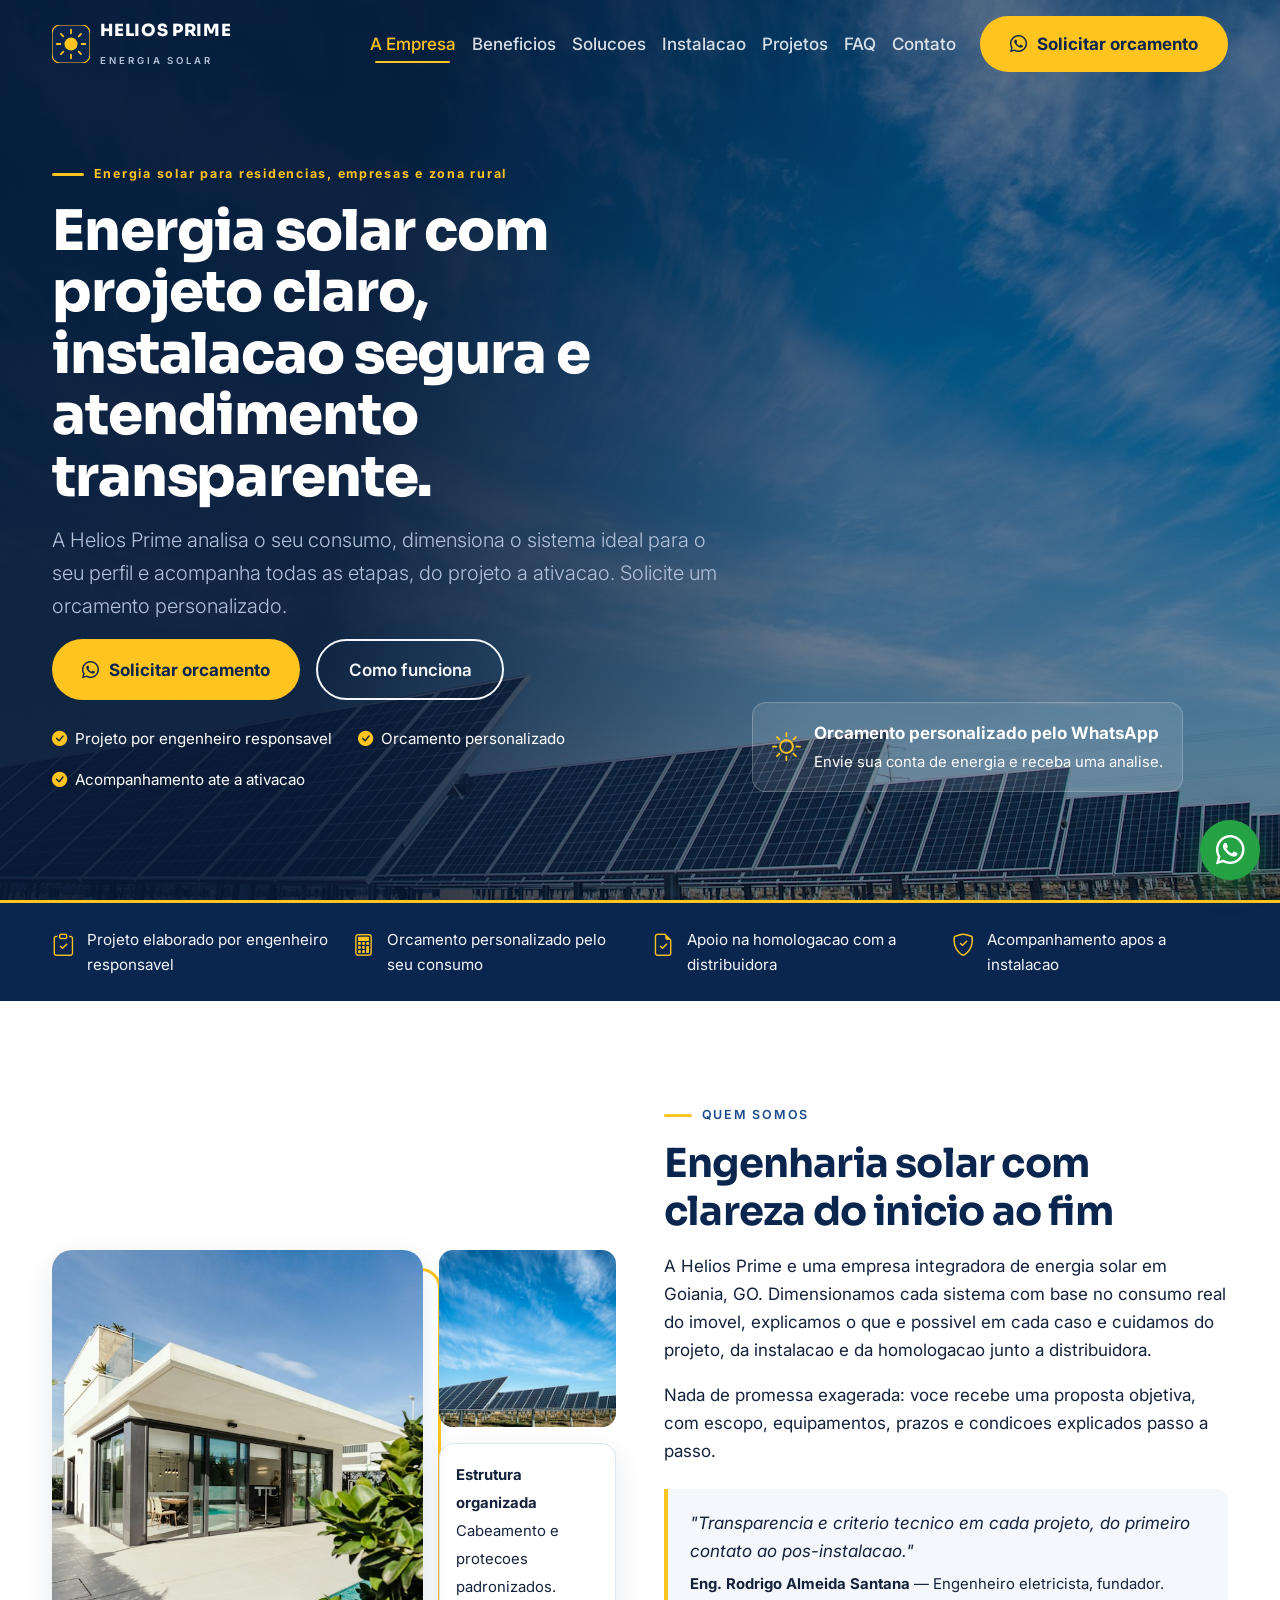
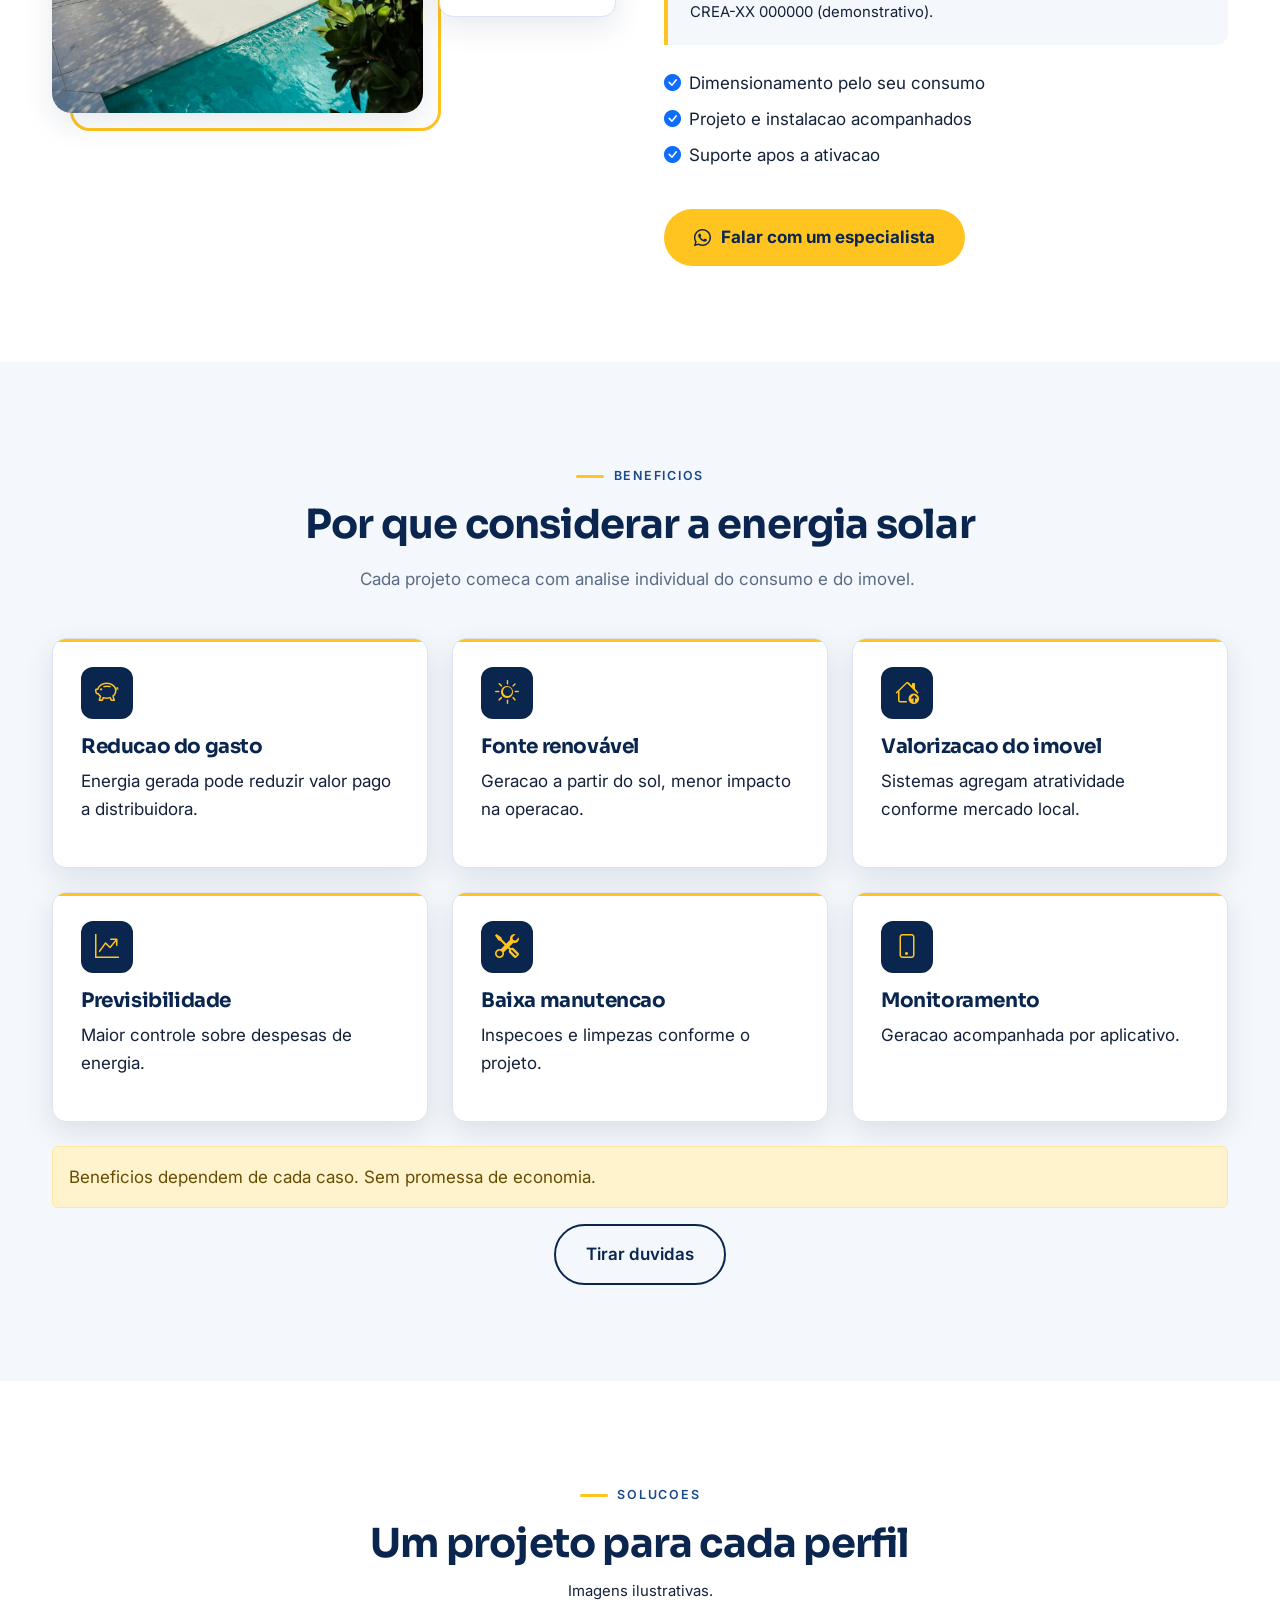
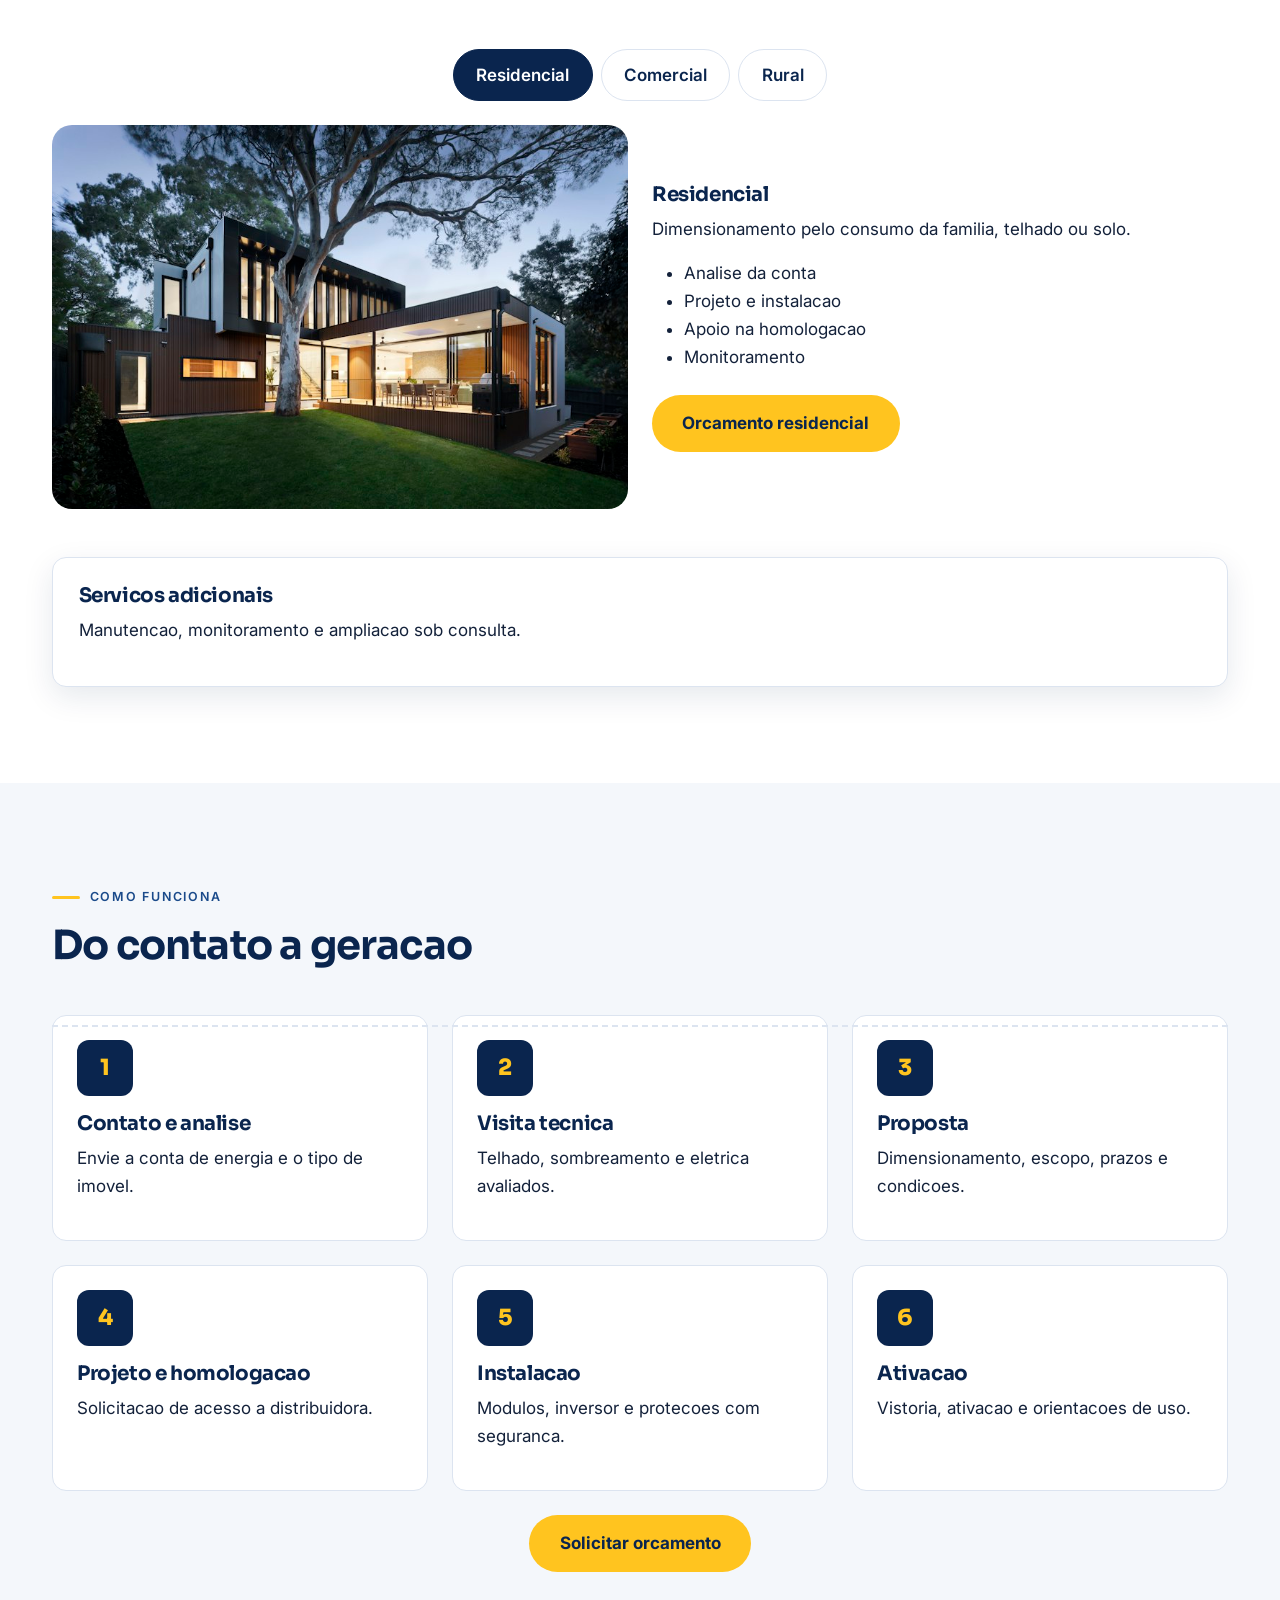
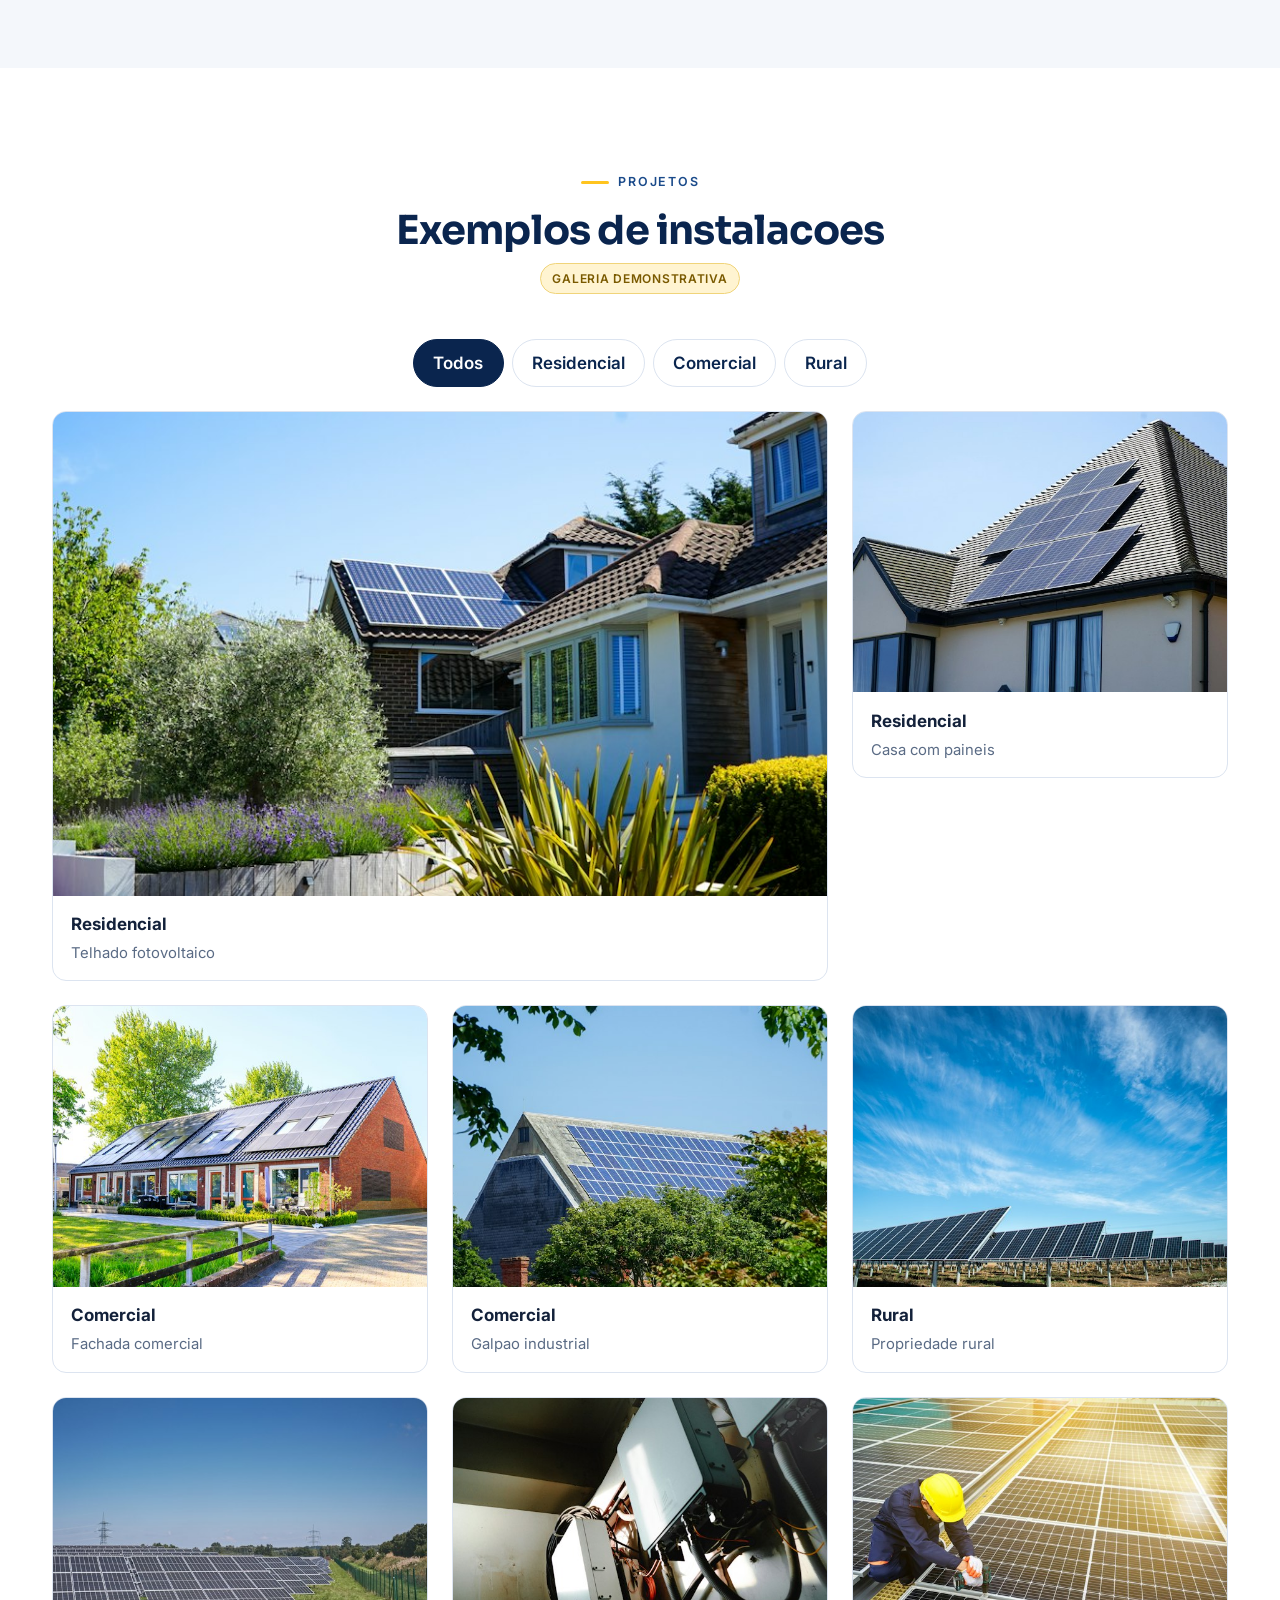
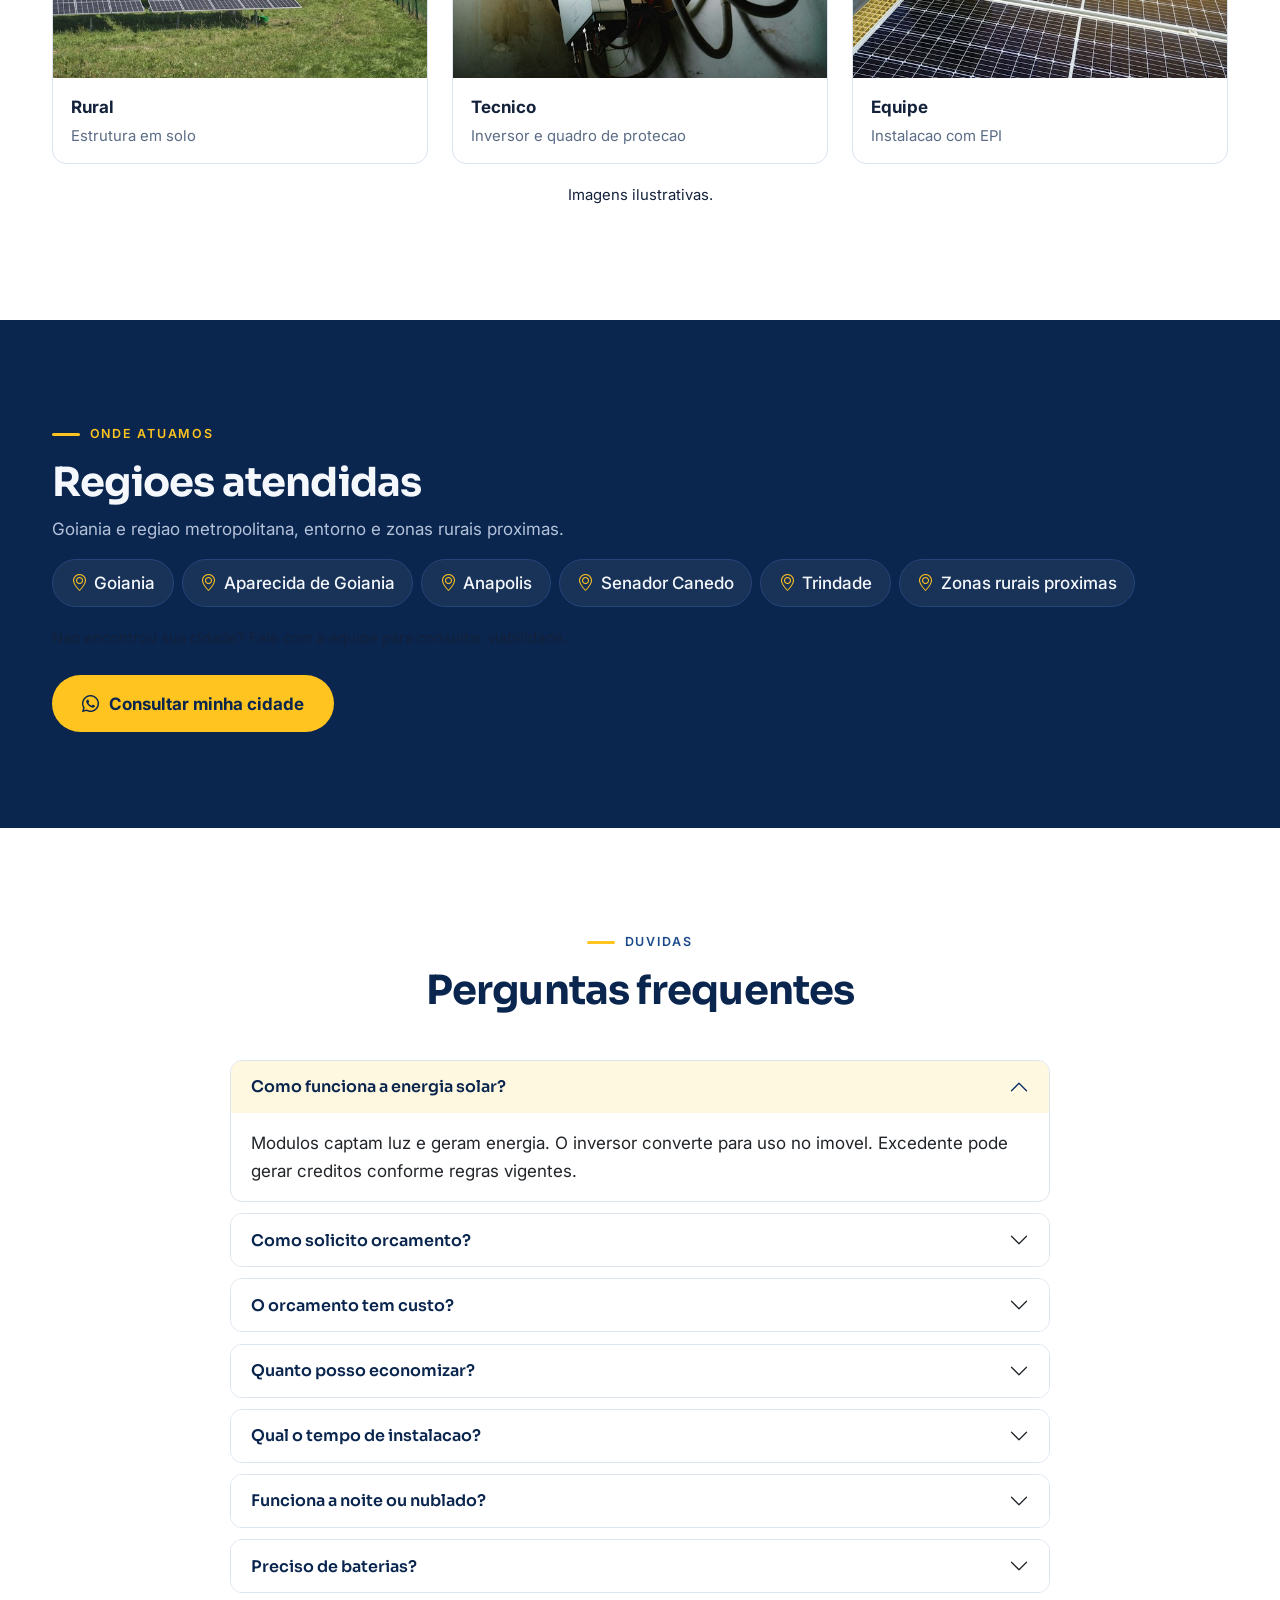
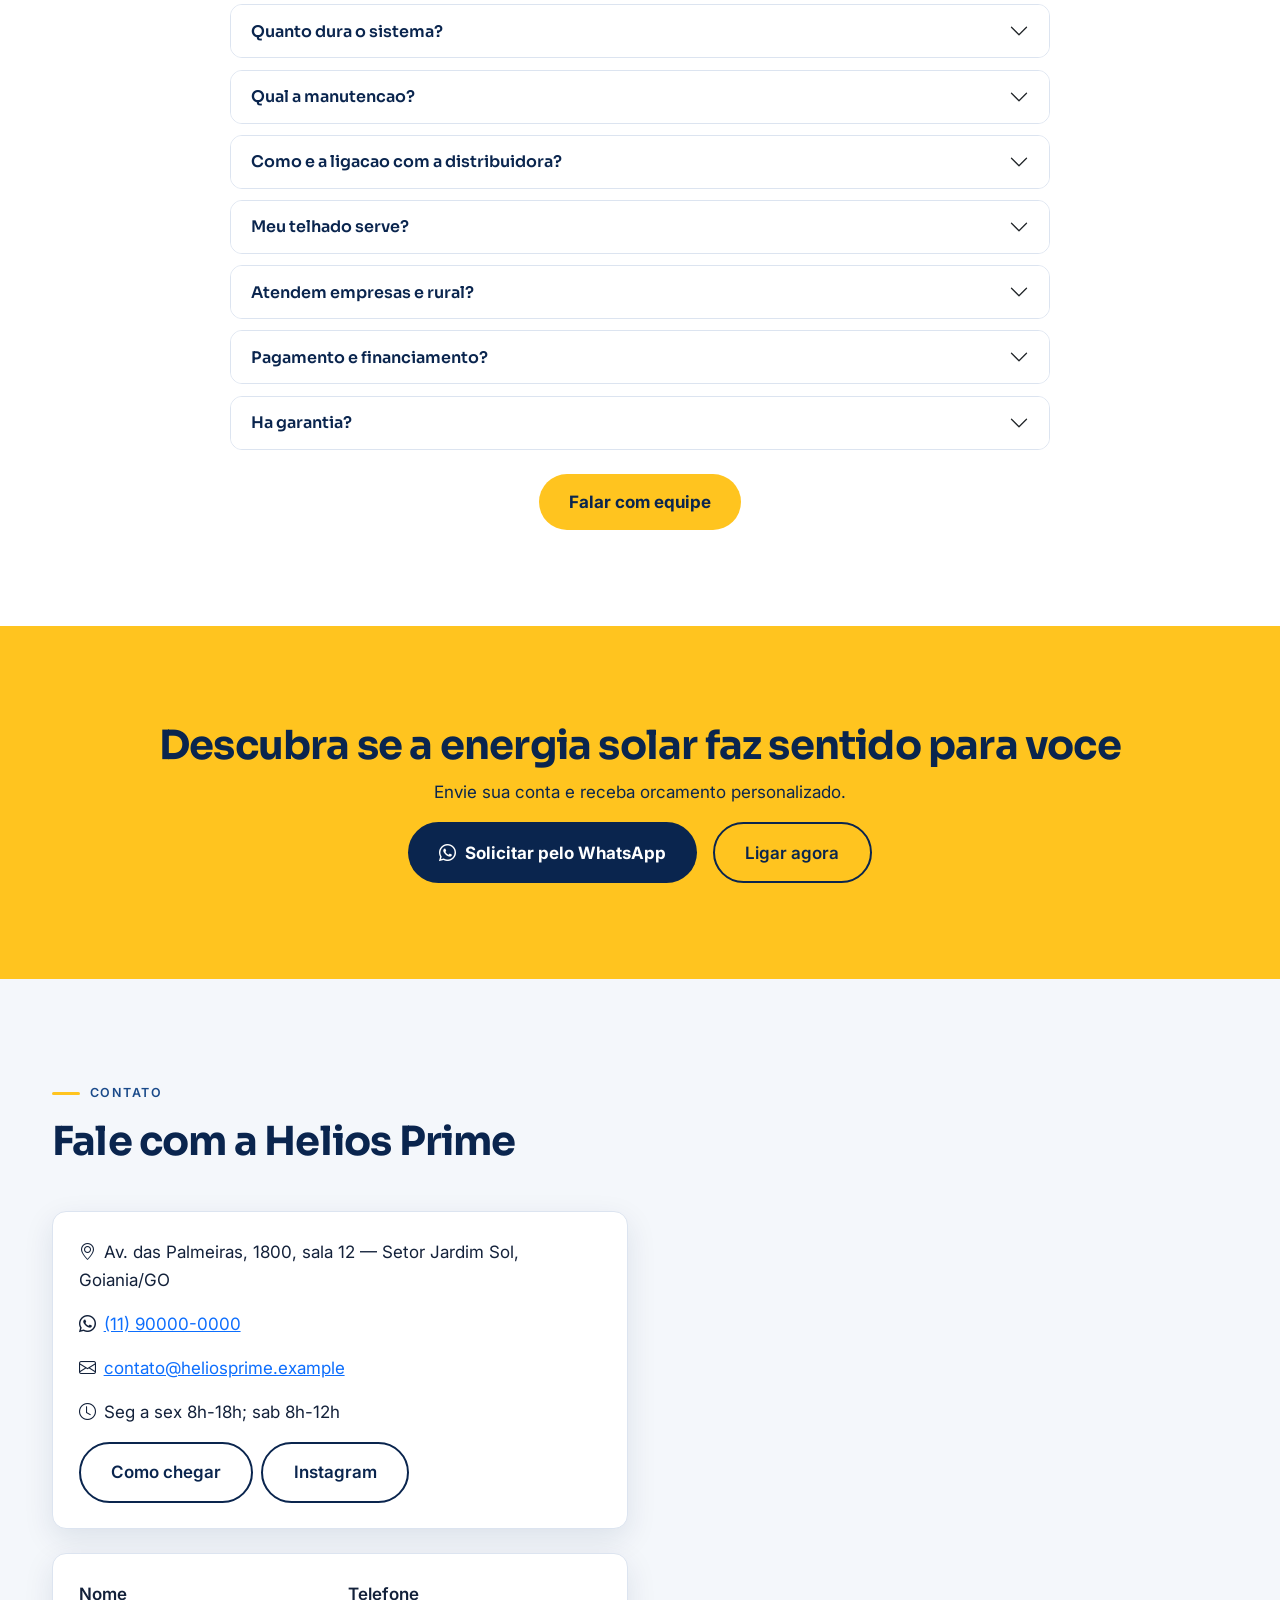
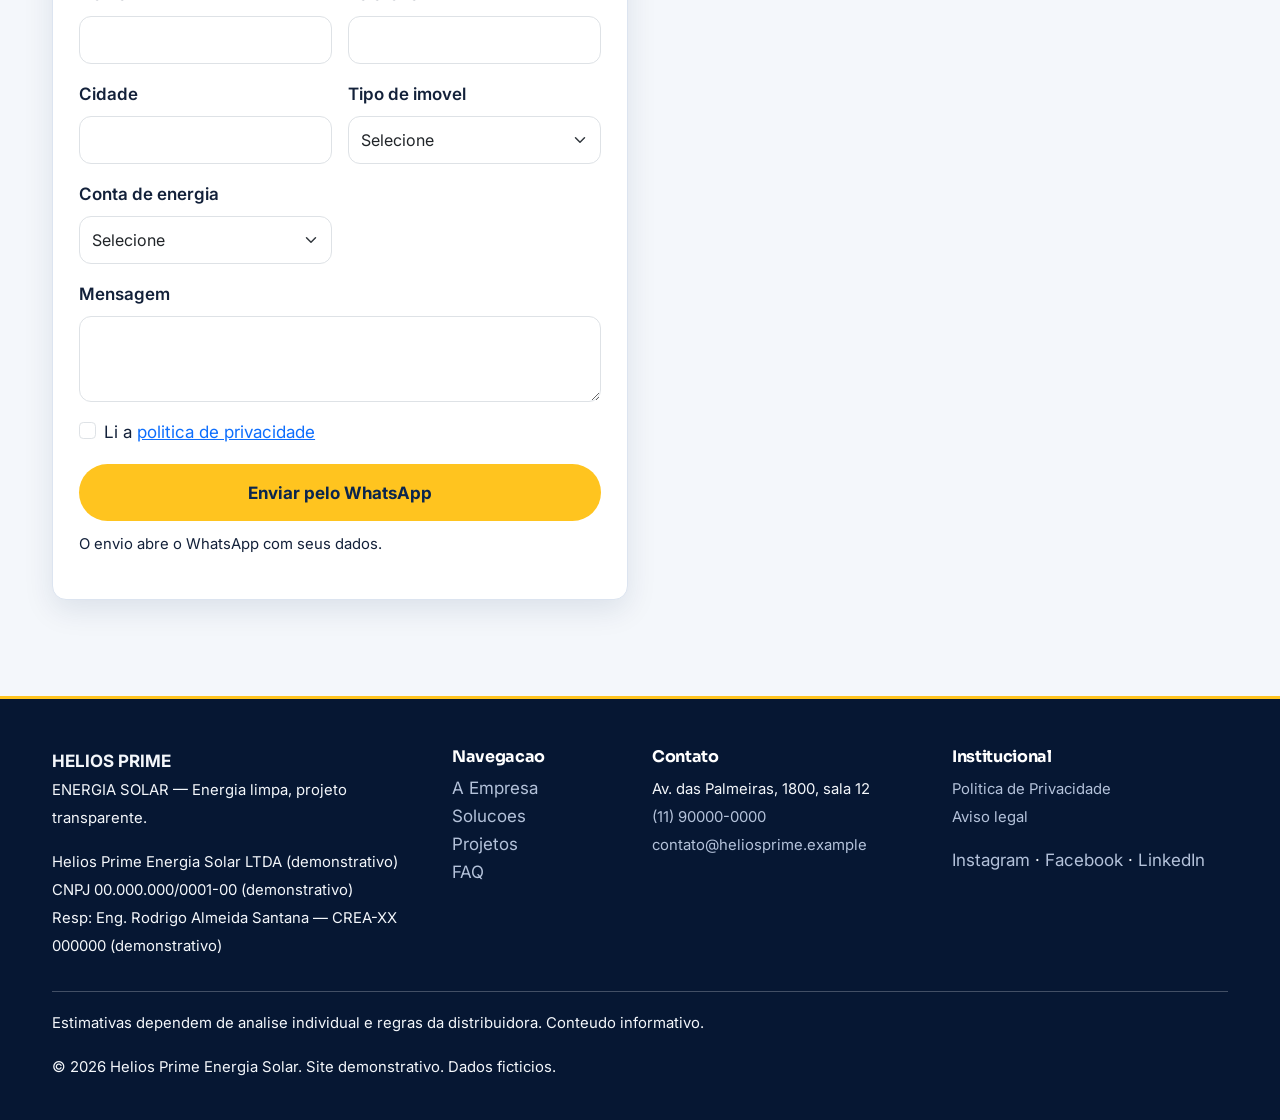
==== commit a7630412: "substituindo mensagens de ia por textos informativos" ====
--- a/index.html
+++ b/index.html
@@ -147,6 +147,7 @@
         <div class="section-head center text-center">
           <p class="eyebrow reveal">Solucoes</p>
           <h2 class="reveal" id="t-solucoes">Um projeto para cada perfil</h2>
+          <p class="text-center mt-2"><small>Imagens ilustrativas.</small></p>
         </div>
         <ul class="nav nav-pills nav-pills-brand justify-content-center gap-2 mb-4" id="solucoesTab" role="tablist">
           <li class="nav-item" role="presentation"><button class="nav-link active" id="tab-res" data-bs-toggle="pill" data-bs-target="#pane-res" type="button" role="tab" aria-controls="pane-res" aria-selected="true">Residencial</button></li>
@@ -224,8 +225,7 @@
         <div class="section-head center text-center">
           <p class="eyebrow reveal">Projetos</p>
           <h2 class="reveal" id="t-proj">Exemplos de instalacoes</h2>
-          <p class="lead-brand reveal">Galeria demonstrativa com imagens ilustrativas.</p>
-          <span class="badge-demo badge-demo--light">Imagens ilustrativas</span>
+          <span class="badge-demo badge-demo--light">Galeria demonstrativa</span>
         </div>
         <div class="d-flex gap-2 justify-content-center flex-wrap mb-4 filters-wrap" role="group" aria-label="Filtrar projetos">
           <button class="filter-btn" type="button" data-filter="all" aria-pressed="true">Todos</button>
@@ -243,7 +243,7 @@
           <div class="col-md-6 col-lg-4"><div class="gallery-item reveal" data-category="comercial" data-title="Inversor e protecao"><button type="button" class="btn p-0 border-0 w-100" data-bs-toggle="modal" data-bs-target="#galleryModal" aria-label="Ampliar inversor"><img class="gallery-img" src="images/gallery/inversor.jpg" alt="Inversor e protecao" width="600" height="450" loading="lazy" decoding="async"></button><div class="gallery-cap"><strong>Tecnico</strong><br><small>Inversor e quadro de protecao</small></div></div></div>
           <div class="col-md-6 col-lg-4"><div class="gallery-item reveal" data-category="residencial" data-title="Equipe em instalacao"><button type="button" class="btn p-0 border-0 w-100" data-bs-toggle="modal" data-bs-target="#galleryModal" aria-label="Ampliar equipe"><img class="gallery-img" src="images/gallery/instalacao.jpg" alt="Equipe em instalacao" width="600" height="450" loading="lazy" decoding="async"></button><div class="gallery-cap"><strong>Equipe</strong><br><small>Instalacao com EPI</small></div></div></div>
         </div>
-        <p class="text-center mt-3"><small>Imagens ilustrativas. Substitua por fotos reais e autorizadas.</small></p>
+        <p class="text-center mt-3"><small>Imagens ilustrativas.</small></p>
       </div>
     </section>
     <!-- ========== SECAO REGIOES ========== -->
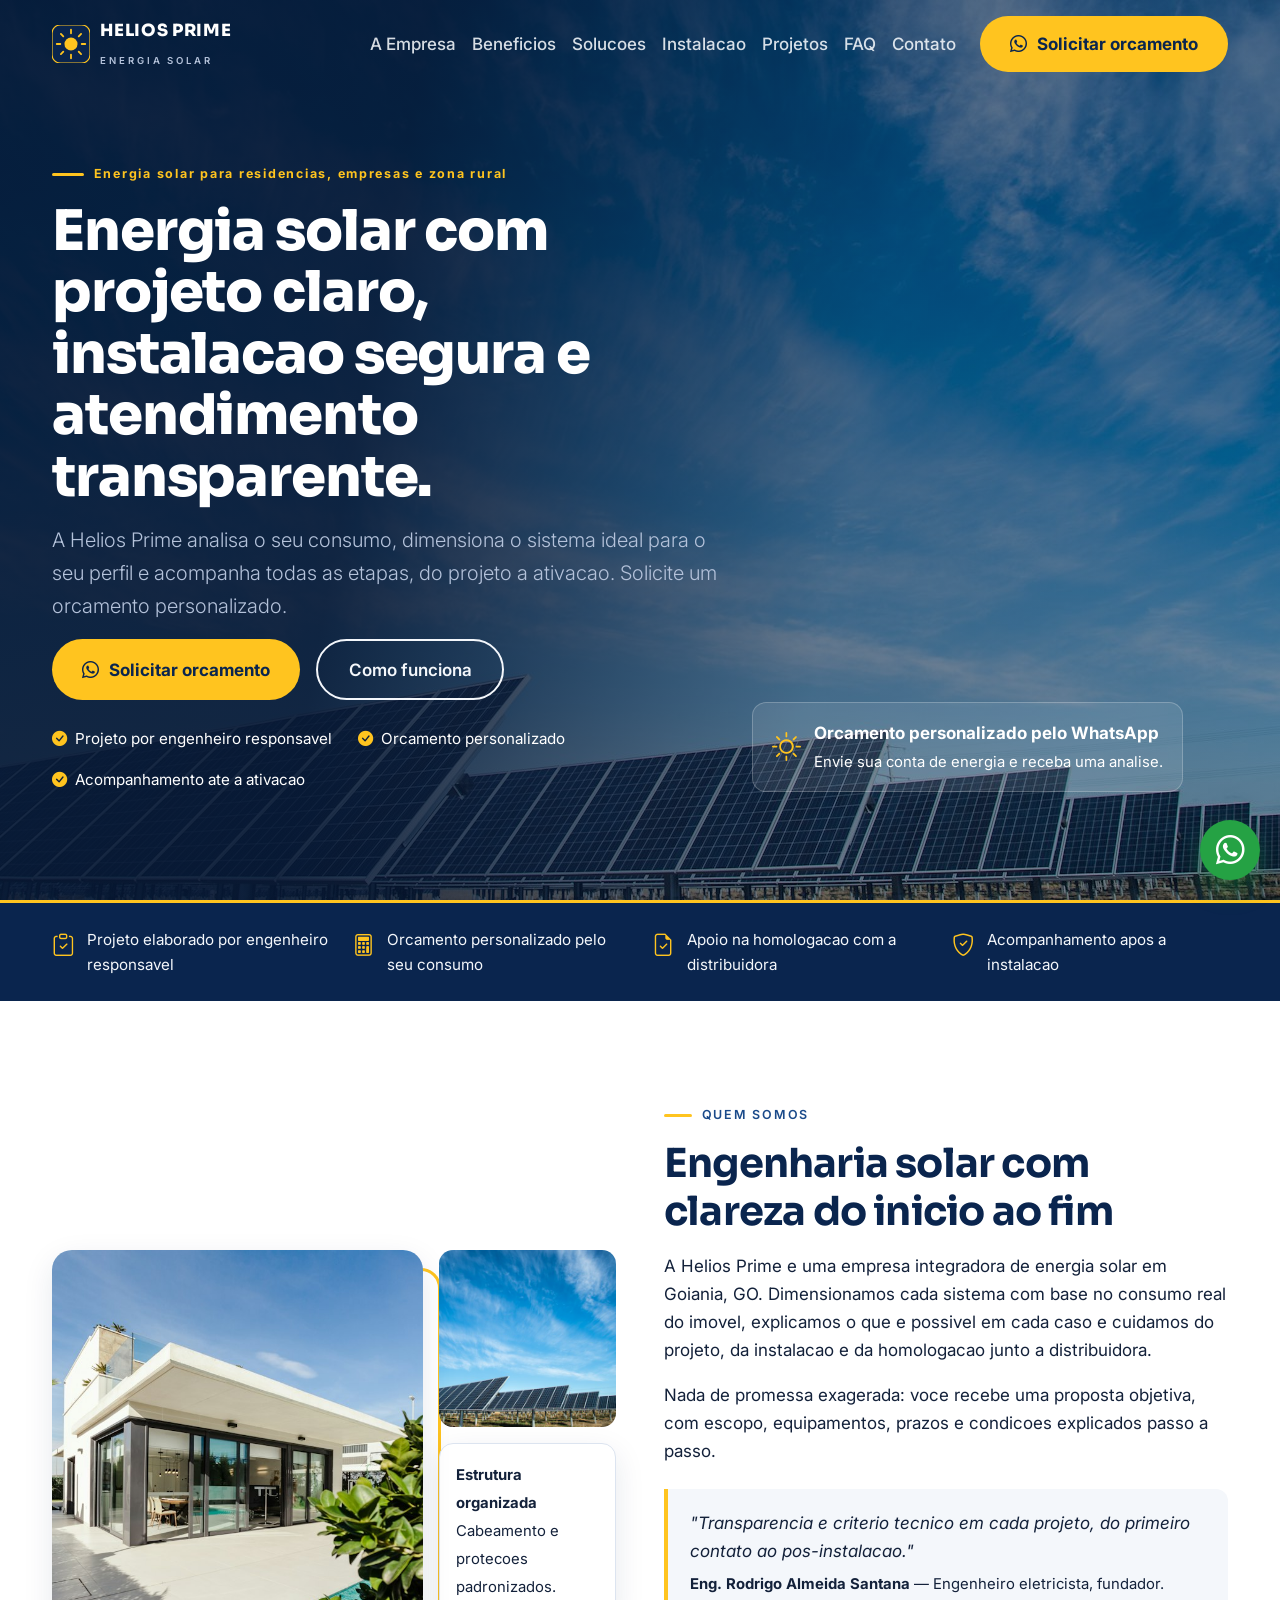
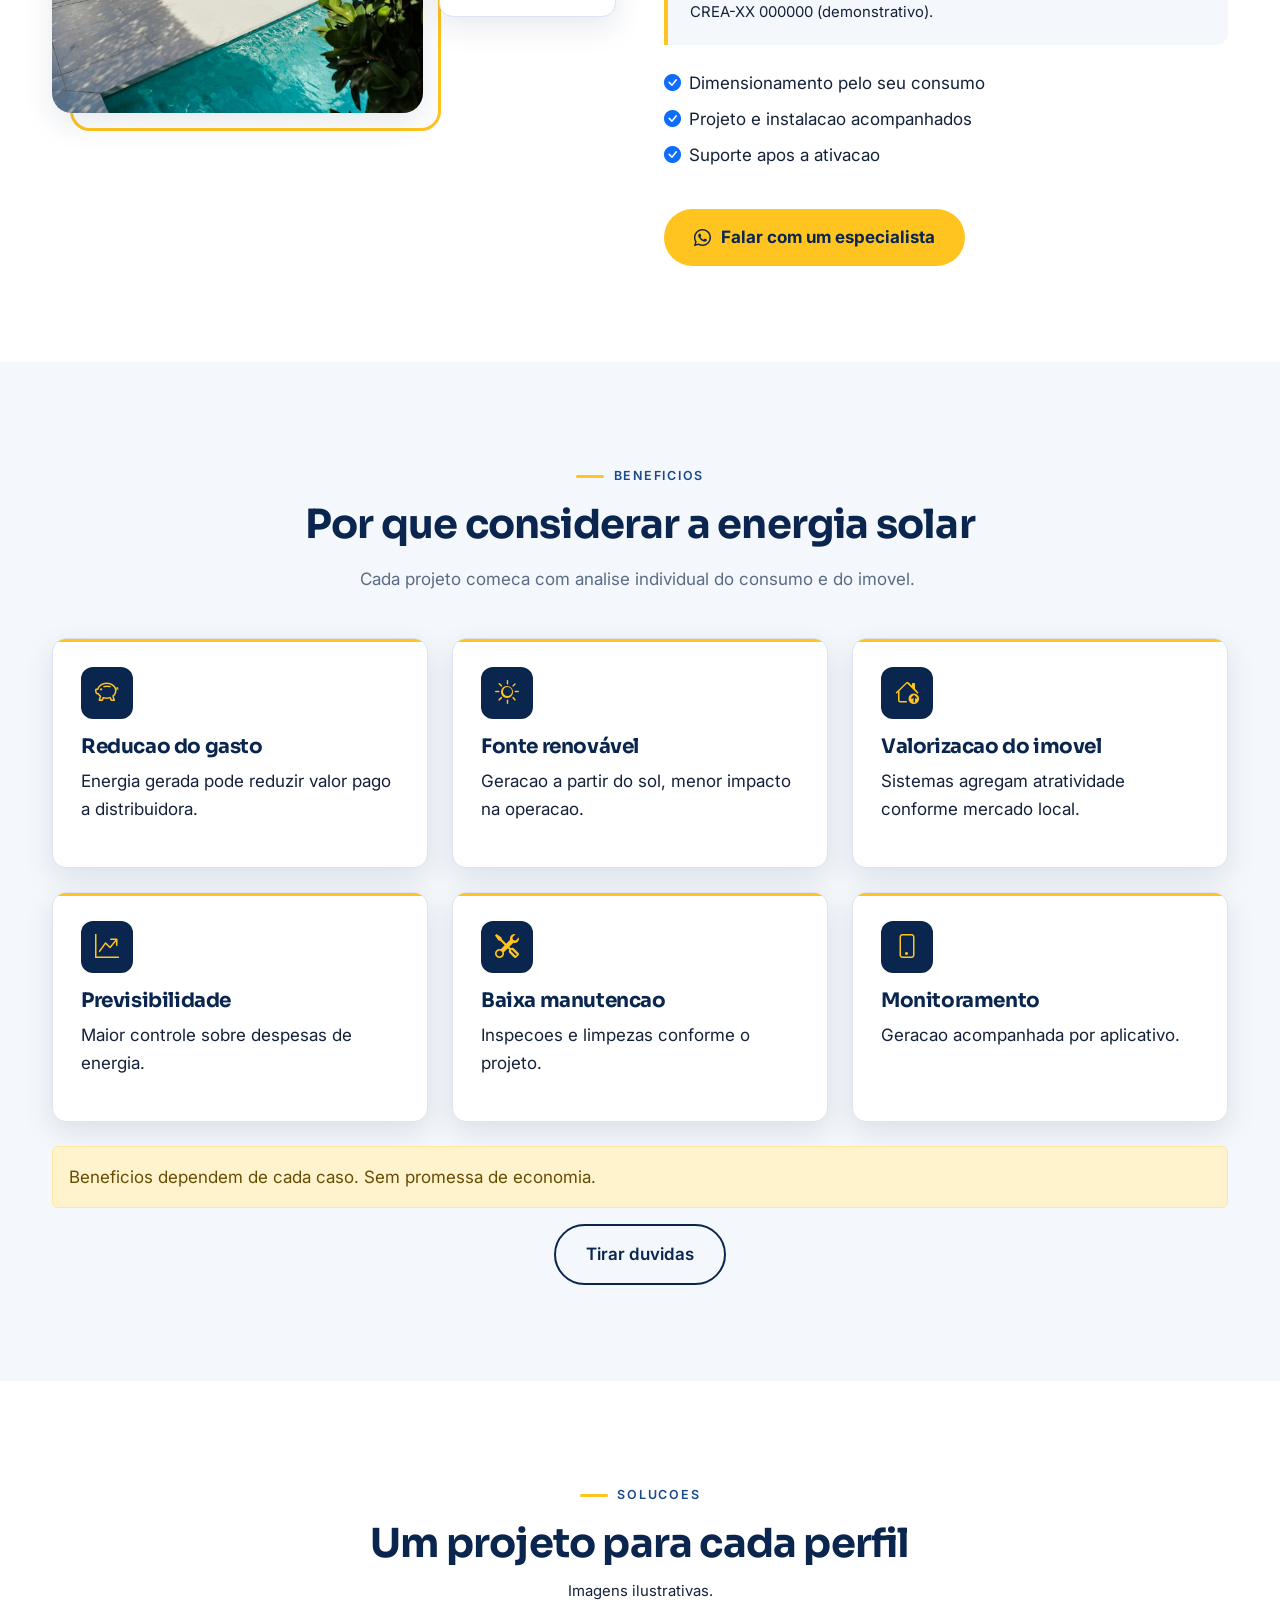
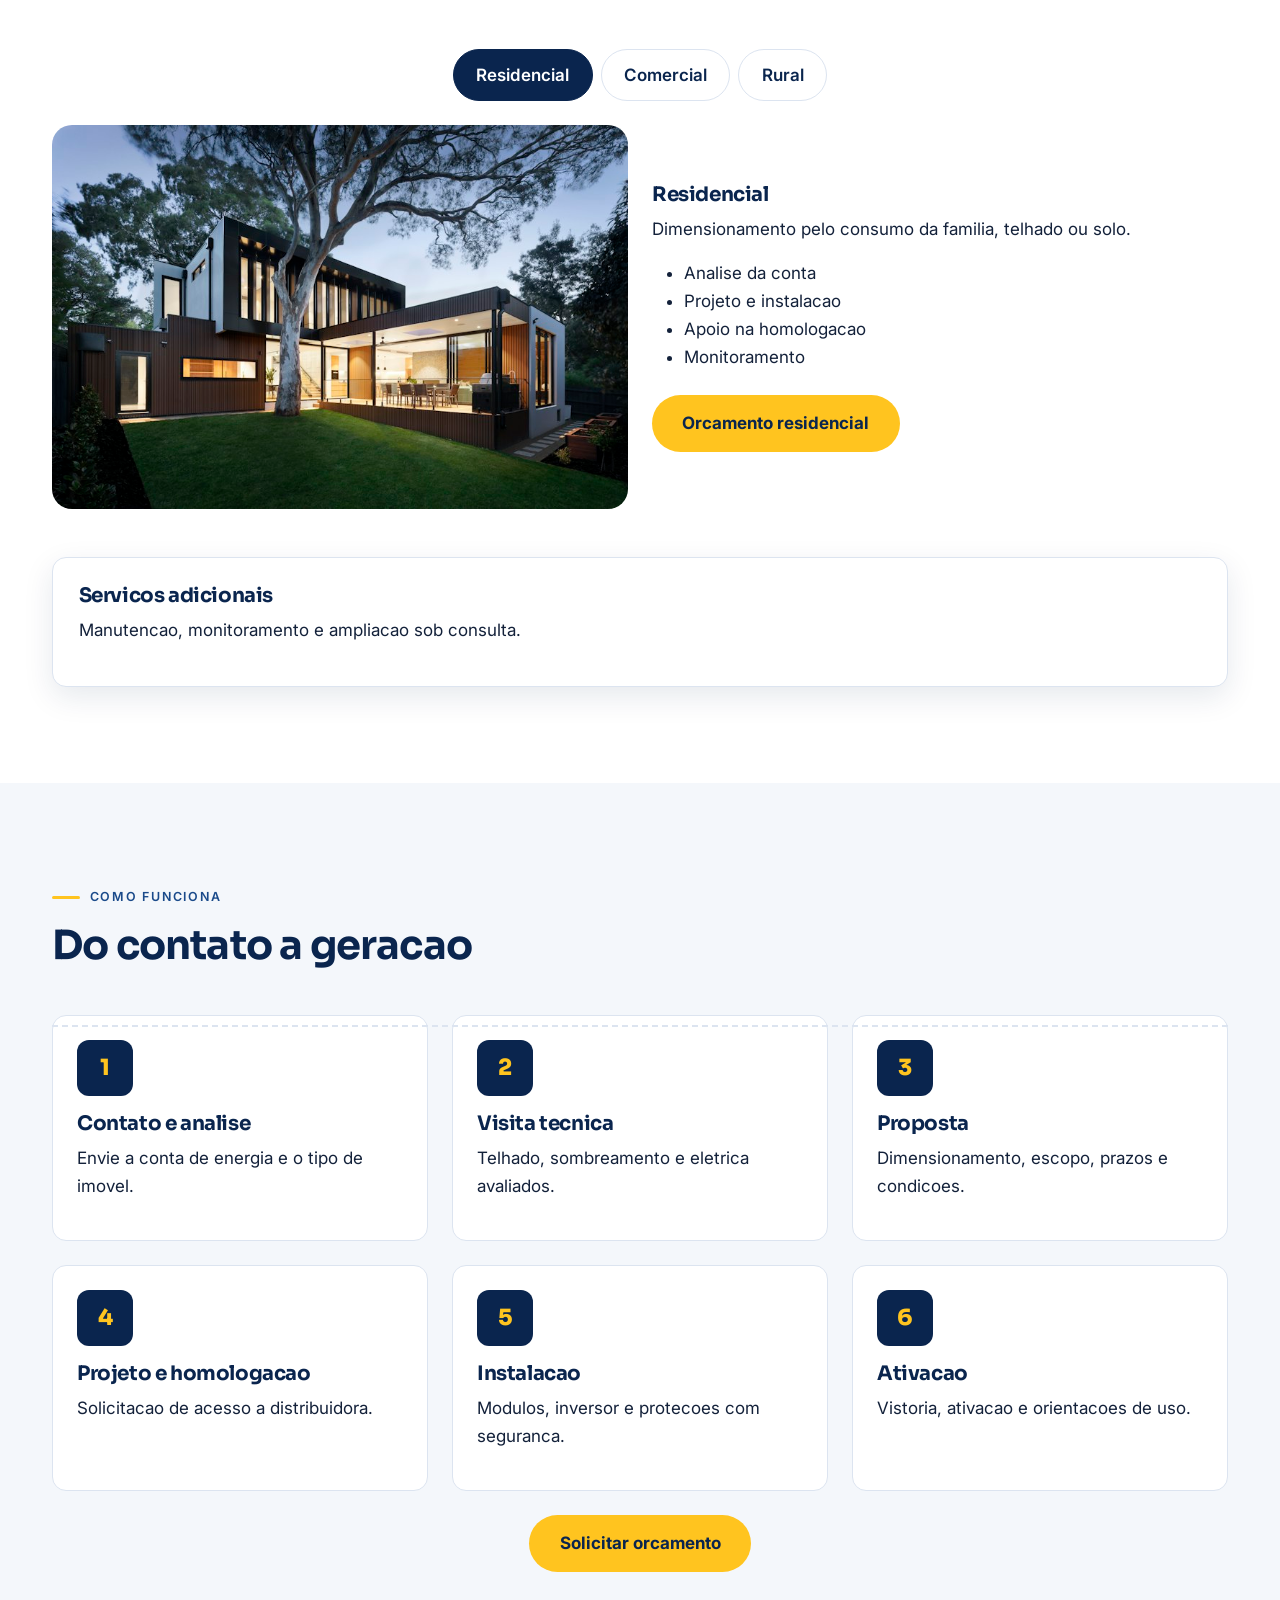
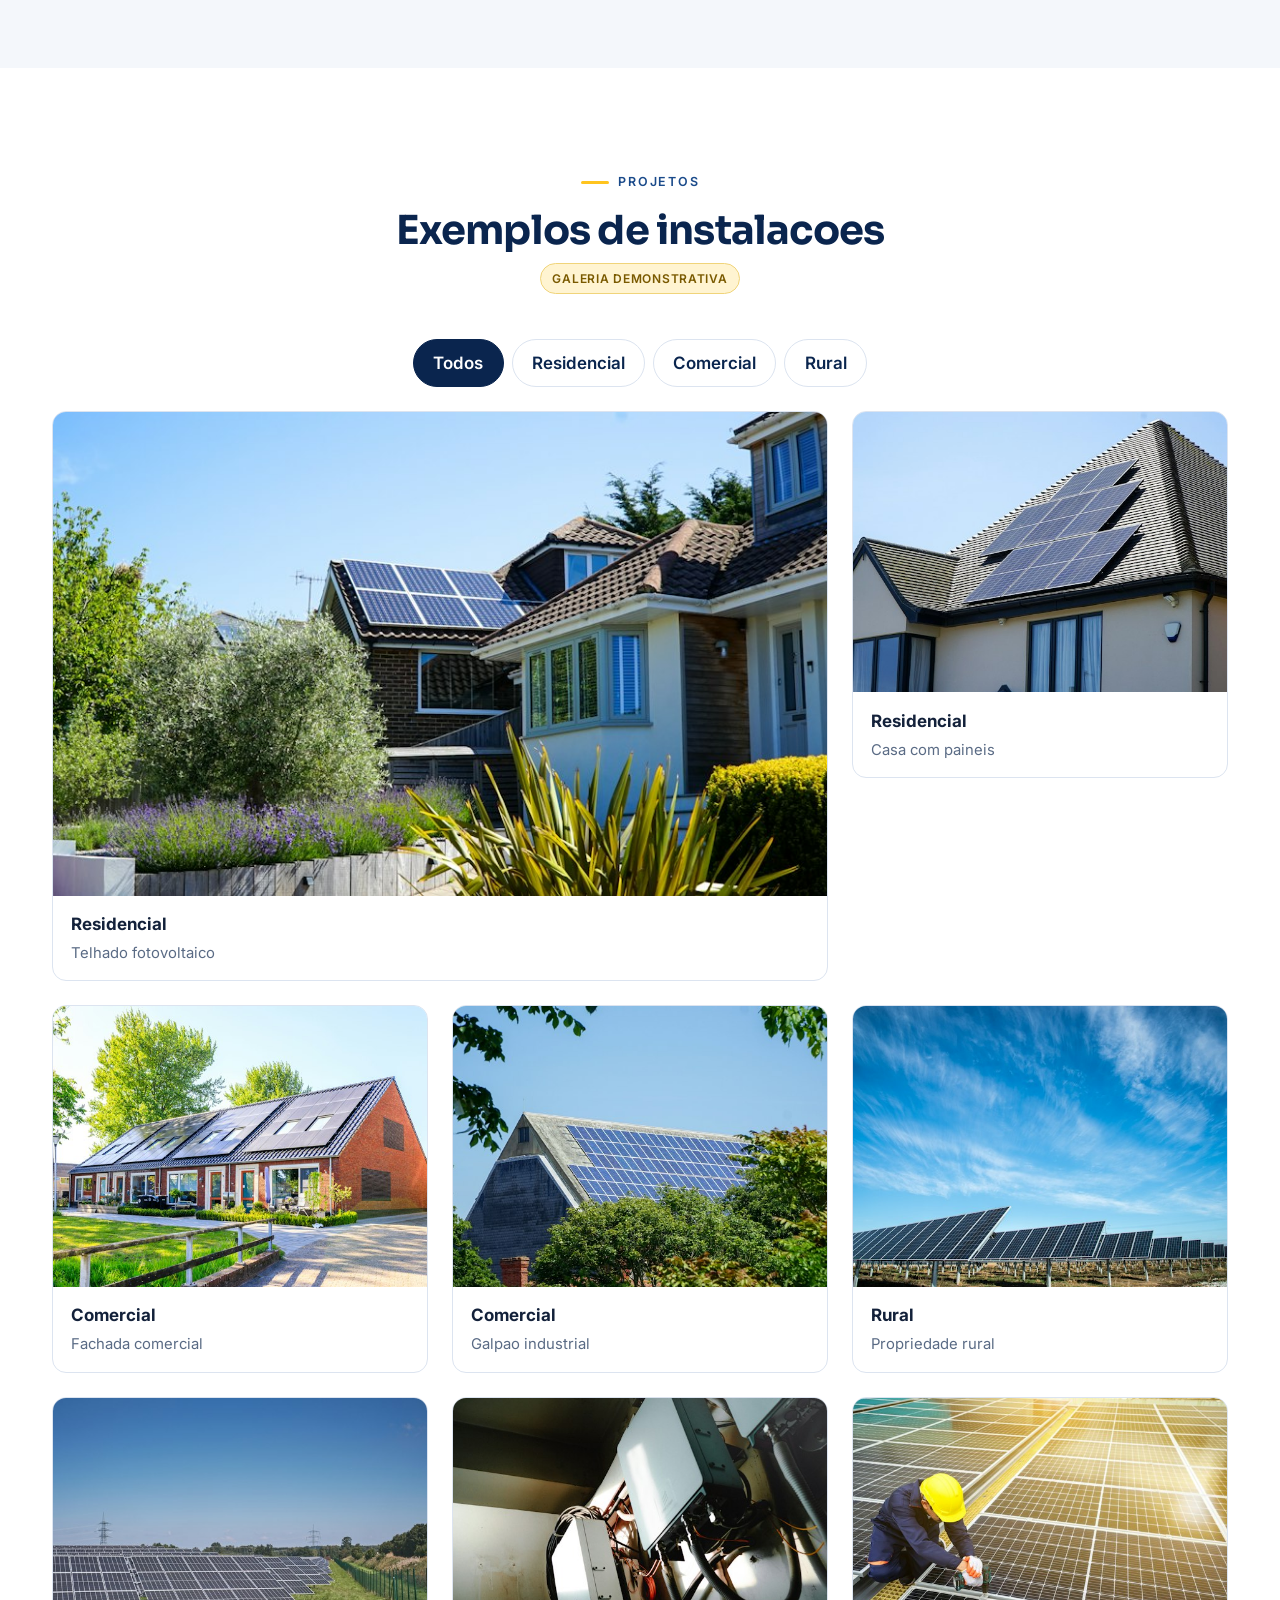
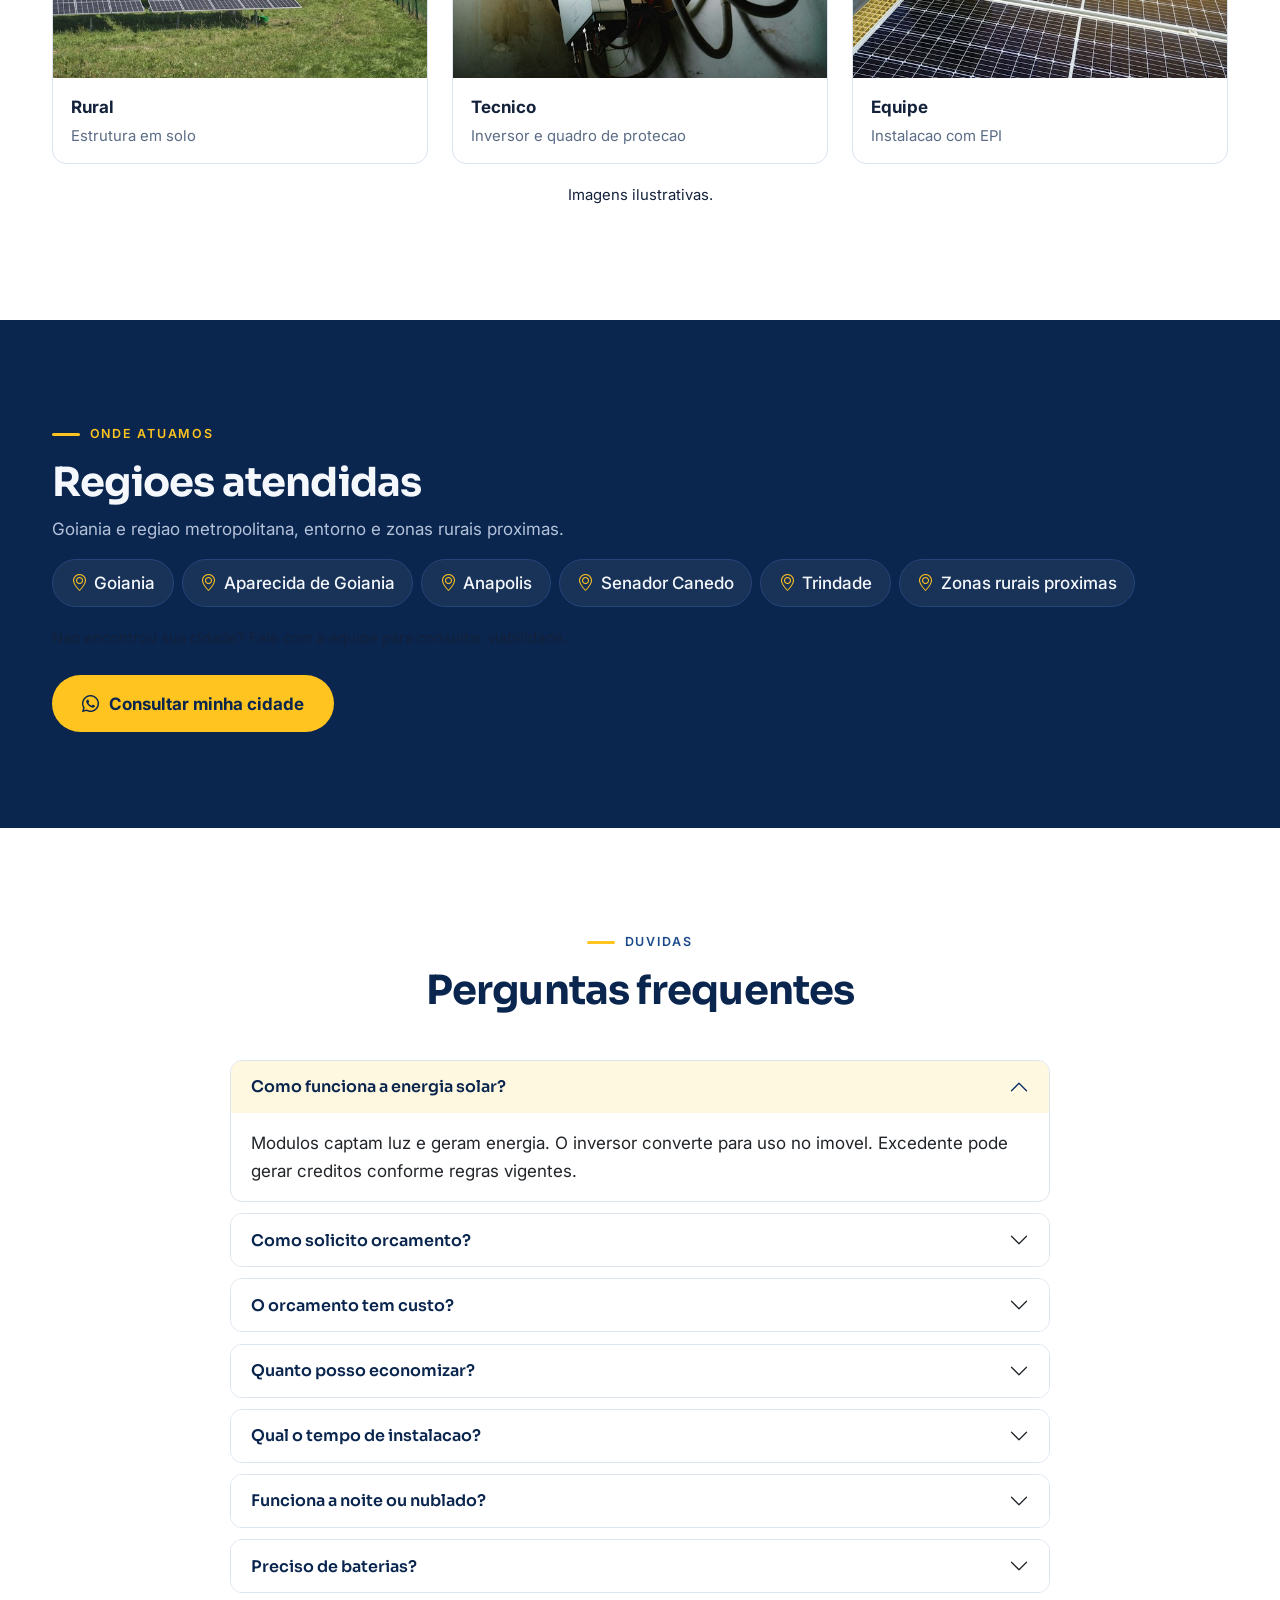
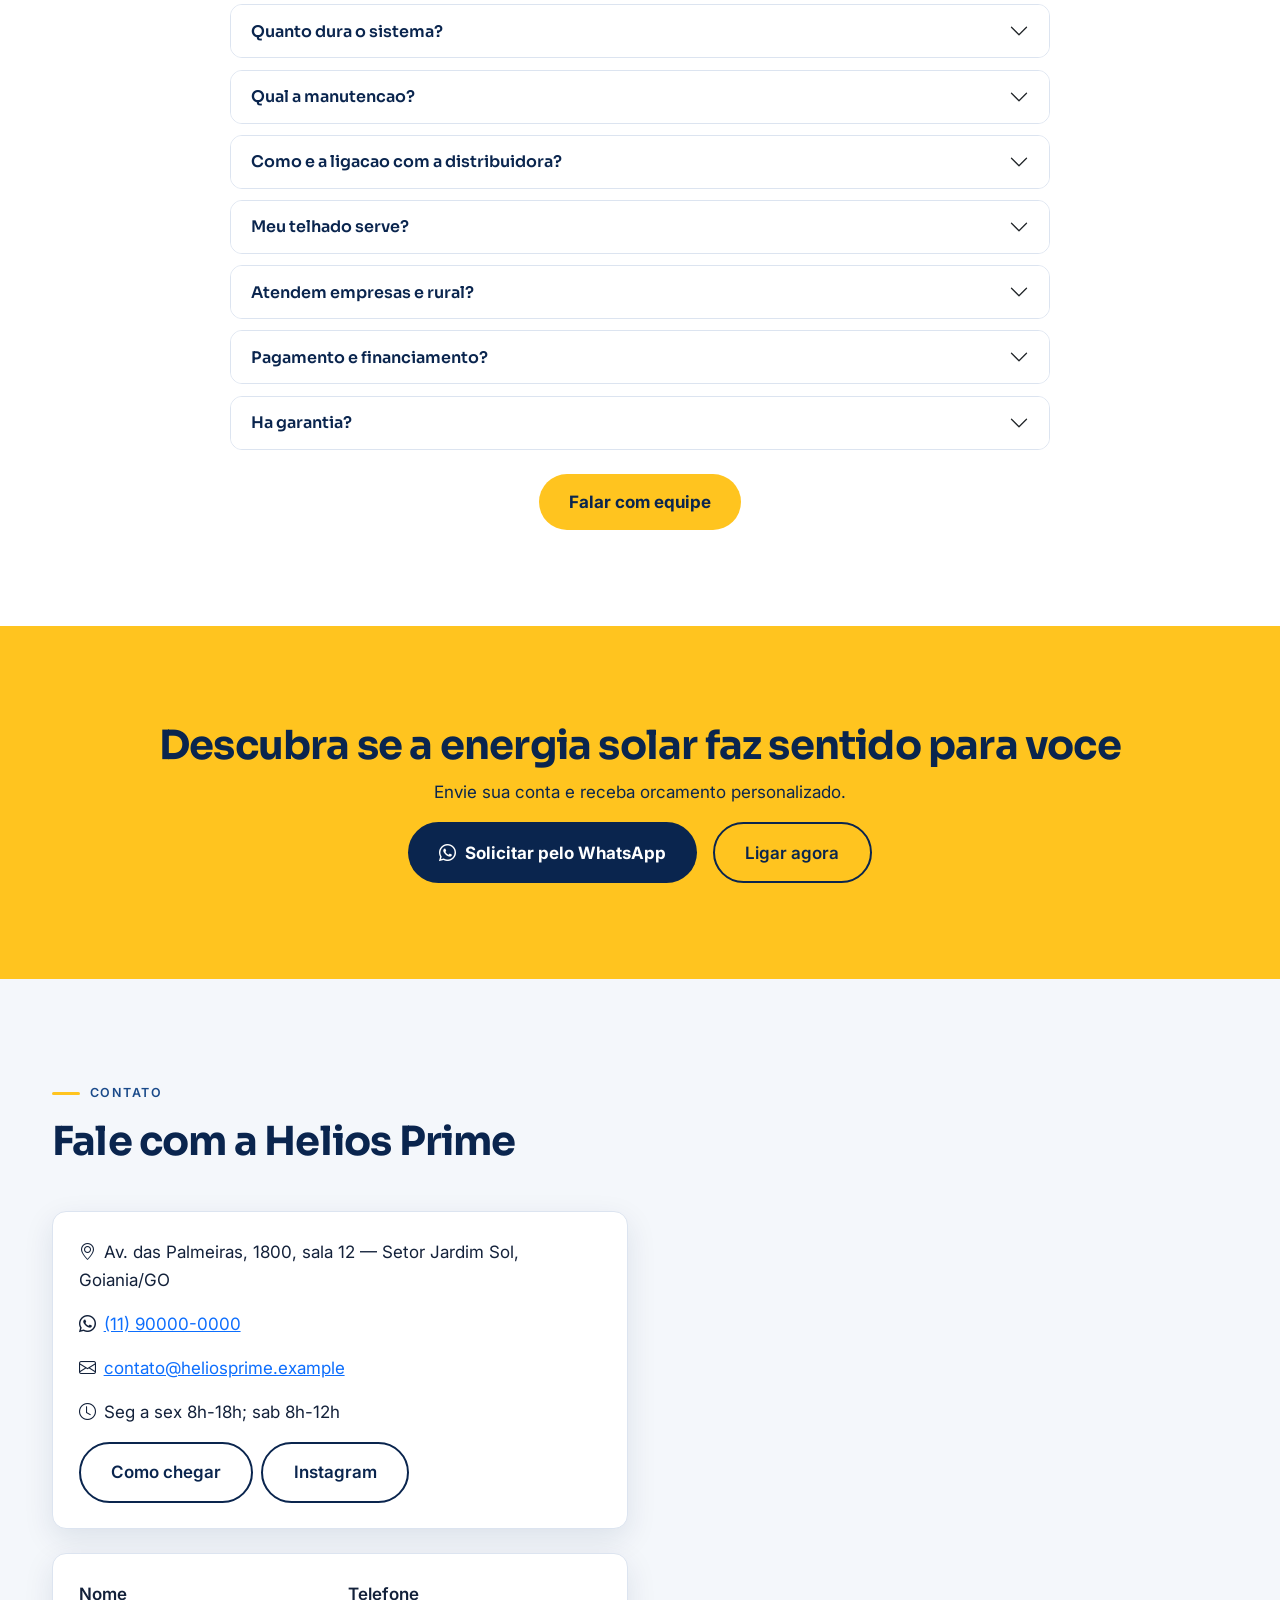
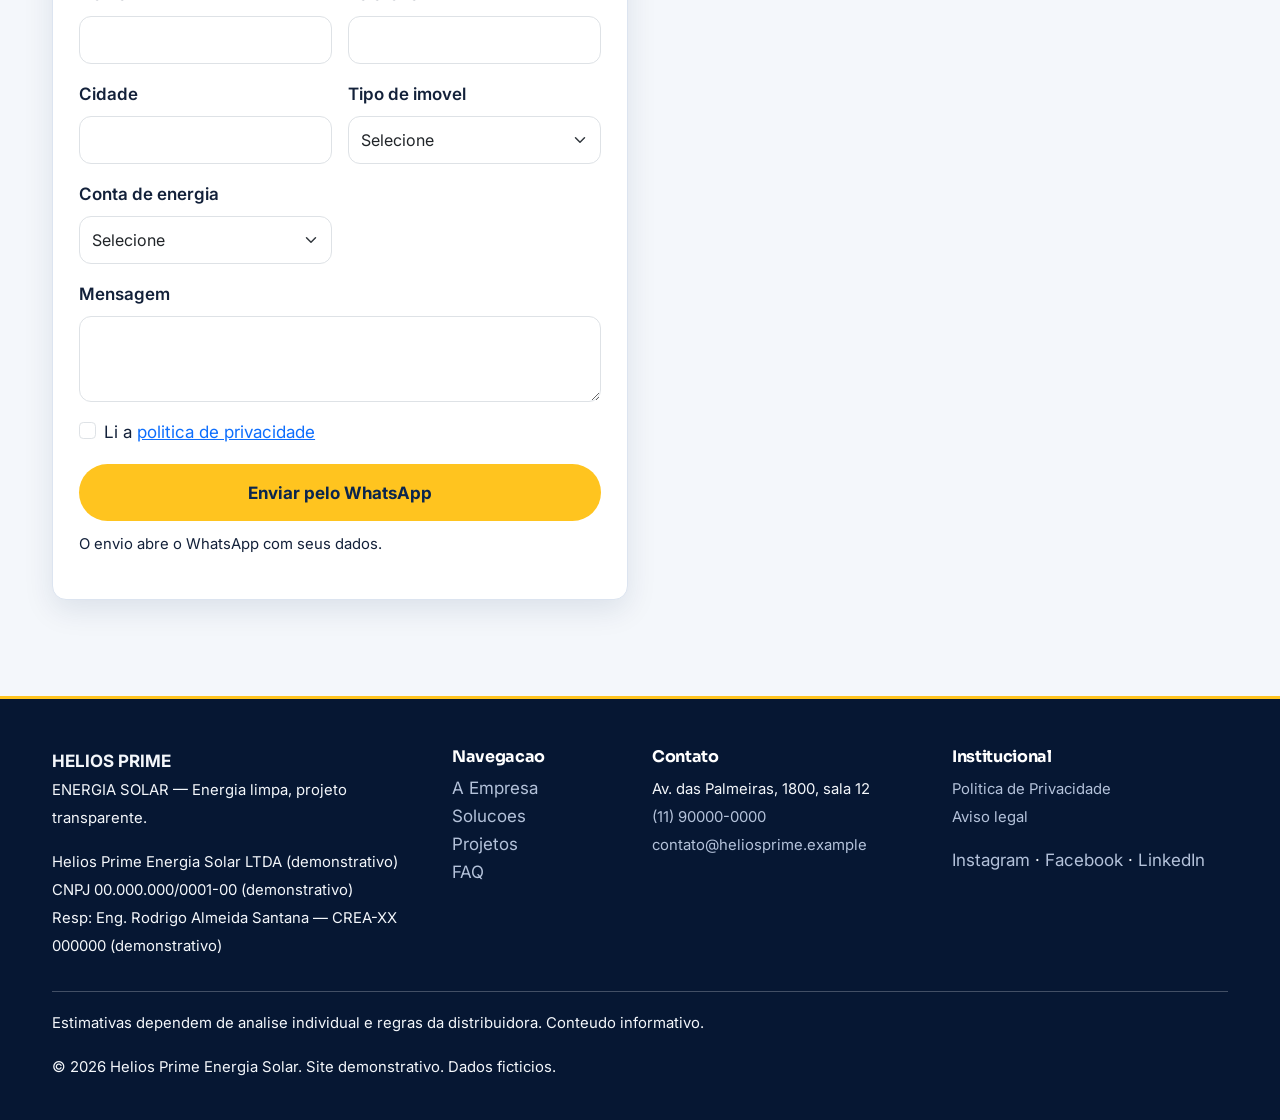
==== commit 705db4a0: "ajustes de funicionamento" ====
--- a/index.html
+++ b/index.html
@@ -23,7 +23,7 @@
   <link href="https://cdn.jsdelivr.net/npm/bootstrap-icons@1.11.3/font/bootstrap-icons.min.css" rel="stylesheet">
   <link href="css/style.css" rel="stylesheet">
 </head>
-<body data-bs-spy="scroll" data-bs-target="#navHelios" data-bs-offset="90" tabindex="0">
+<body>
   <a class="skip-link" href="#conteudo">Pular para o conteudo</a>
   <!-- ========== HEADER ========== -->
   <header class="header-site fixed-top" id="topo">
@@ -97,7 +97,7 @@
         <div class="row g-5 align-items-center">
           <div class="col-lg-6 order-2 order-lg-1">
             <div class="row g-3">
-              <div class="col-8"><div class="about-frame reveal"><!-- SUBSTITUIR: foto real da equipe --><img src="images/about/empresa-equipe.jpg" alt="Equipe tecnica com EPI em instalacao solar" width="600" height="750" loading="lazy" decoding="async"></div></div>
+              <div class="col-8"><div class="about-frame reveal"><img src="images/about/empresa-equipe.jpg" alt="Equipe tecnica com EPI em instalacao solar" width="600" height="750" loading="lazy" decoding="async"></div></div>
               <div class="col-4"><div class="about-detail reveal"><img src="images/about/empresa-detalhe.jpg" alt="Detalhe de fixacao e cabeamento de paineis" width="400" height="400" loading="lazy" decoding="async"><div class="contact-card mt-3 p-3"><small><strong>Estrutura organizada</strong><br>Cabeamento e protecoes padronizados.</small></div></div></div>
             </div>
           </div>
@@ -252,7 +252,6 @@
         <p class="eyebrow reveal">Onde atuamos</p>
         <h2 class="reveal" id="t-reg">Regioes atendidas</h2>
         <p class="lead-brand reveal">Goiania e regiao metropolitana, entorno e zonas rurais proximas.</p>
-        <!-- SUBSTITUIR: cidades realmente atendidas -->
         <div class="d-flex flex-wrap gap-2 mt-3">
           <span class="region-chip"><i class="bi bi-geo-alt" aria-hidden="true"></i>Goiania</span>
           <span class="region-chip"><i class="bi bi-geo-alt" aria-hidden="true"></i>Aparecida de Goiania</span>
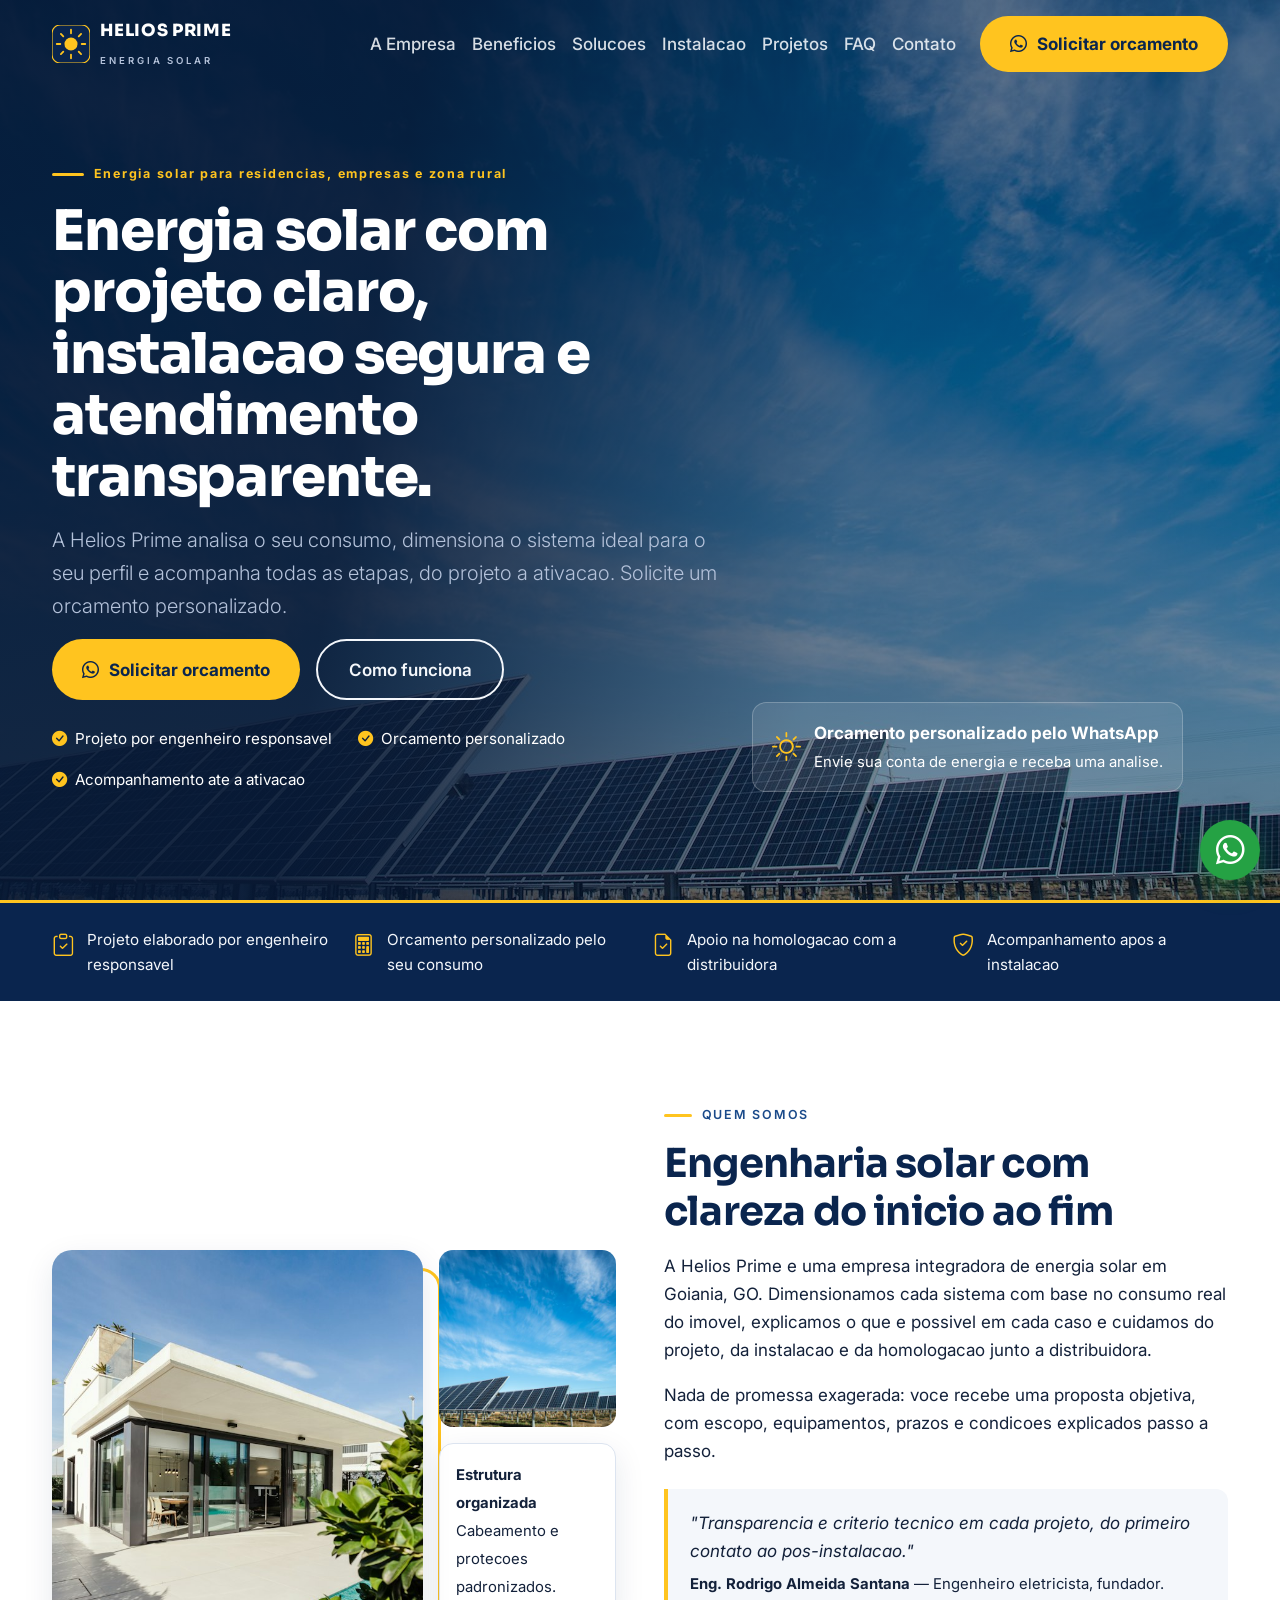
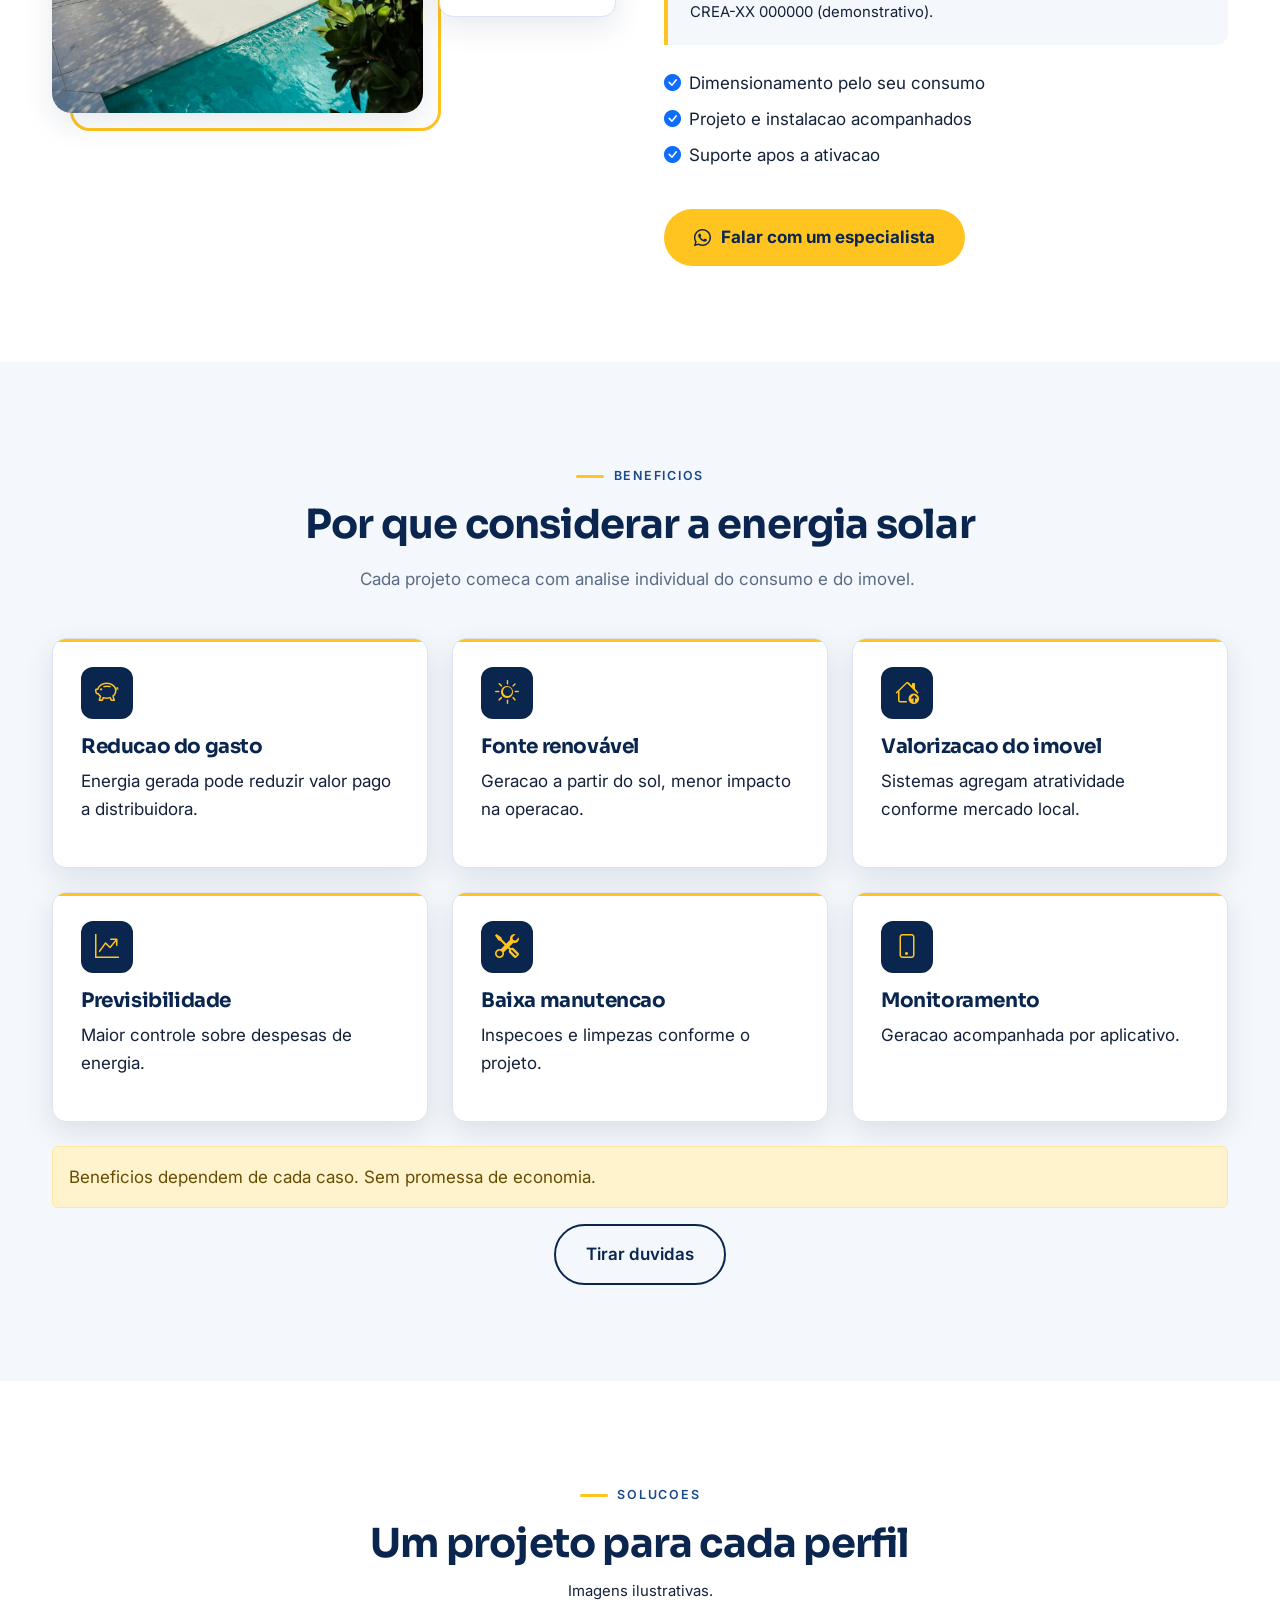
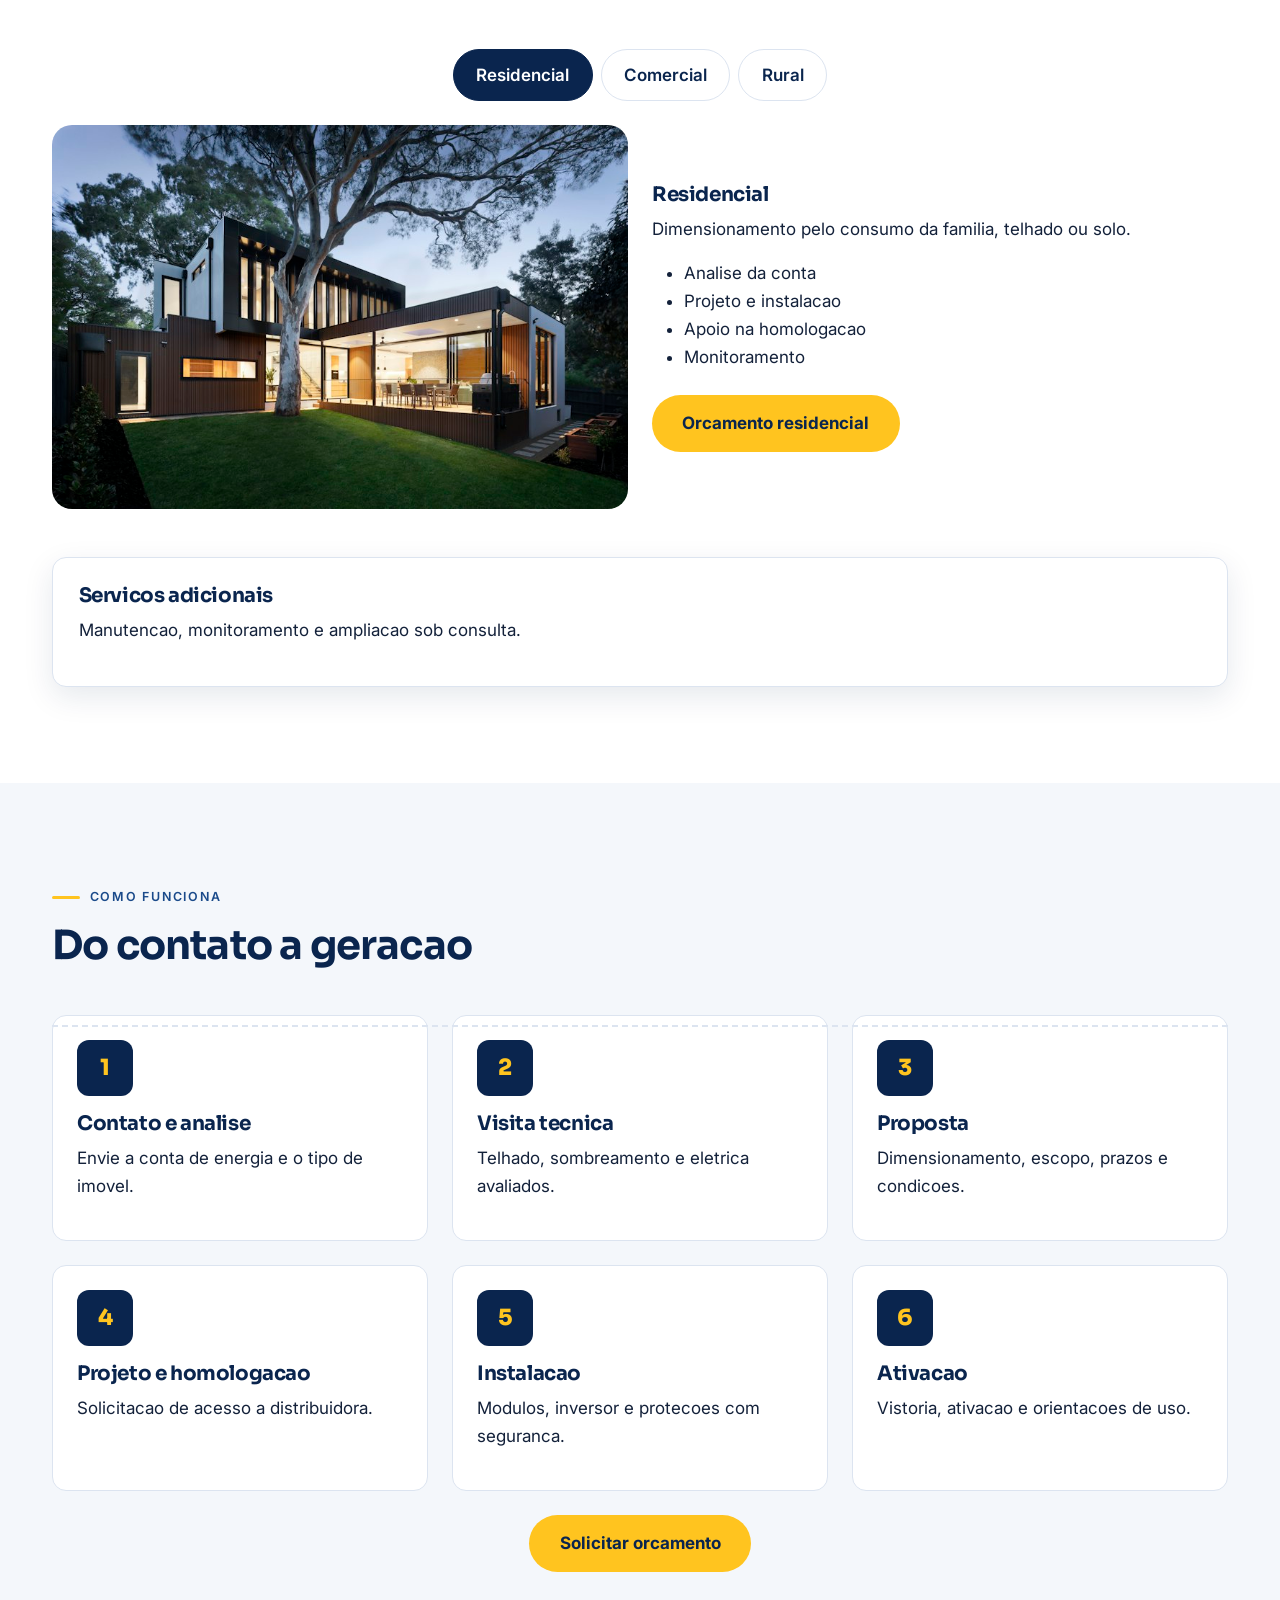
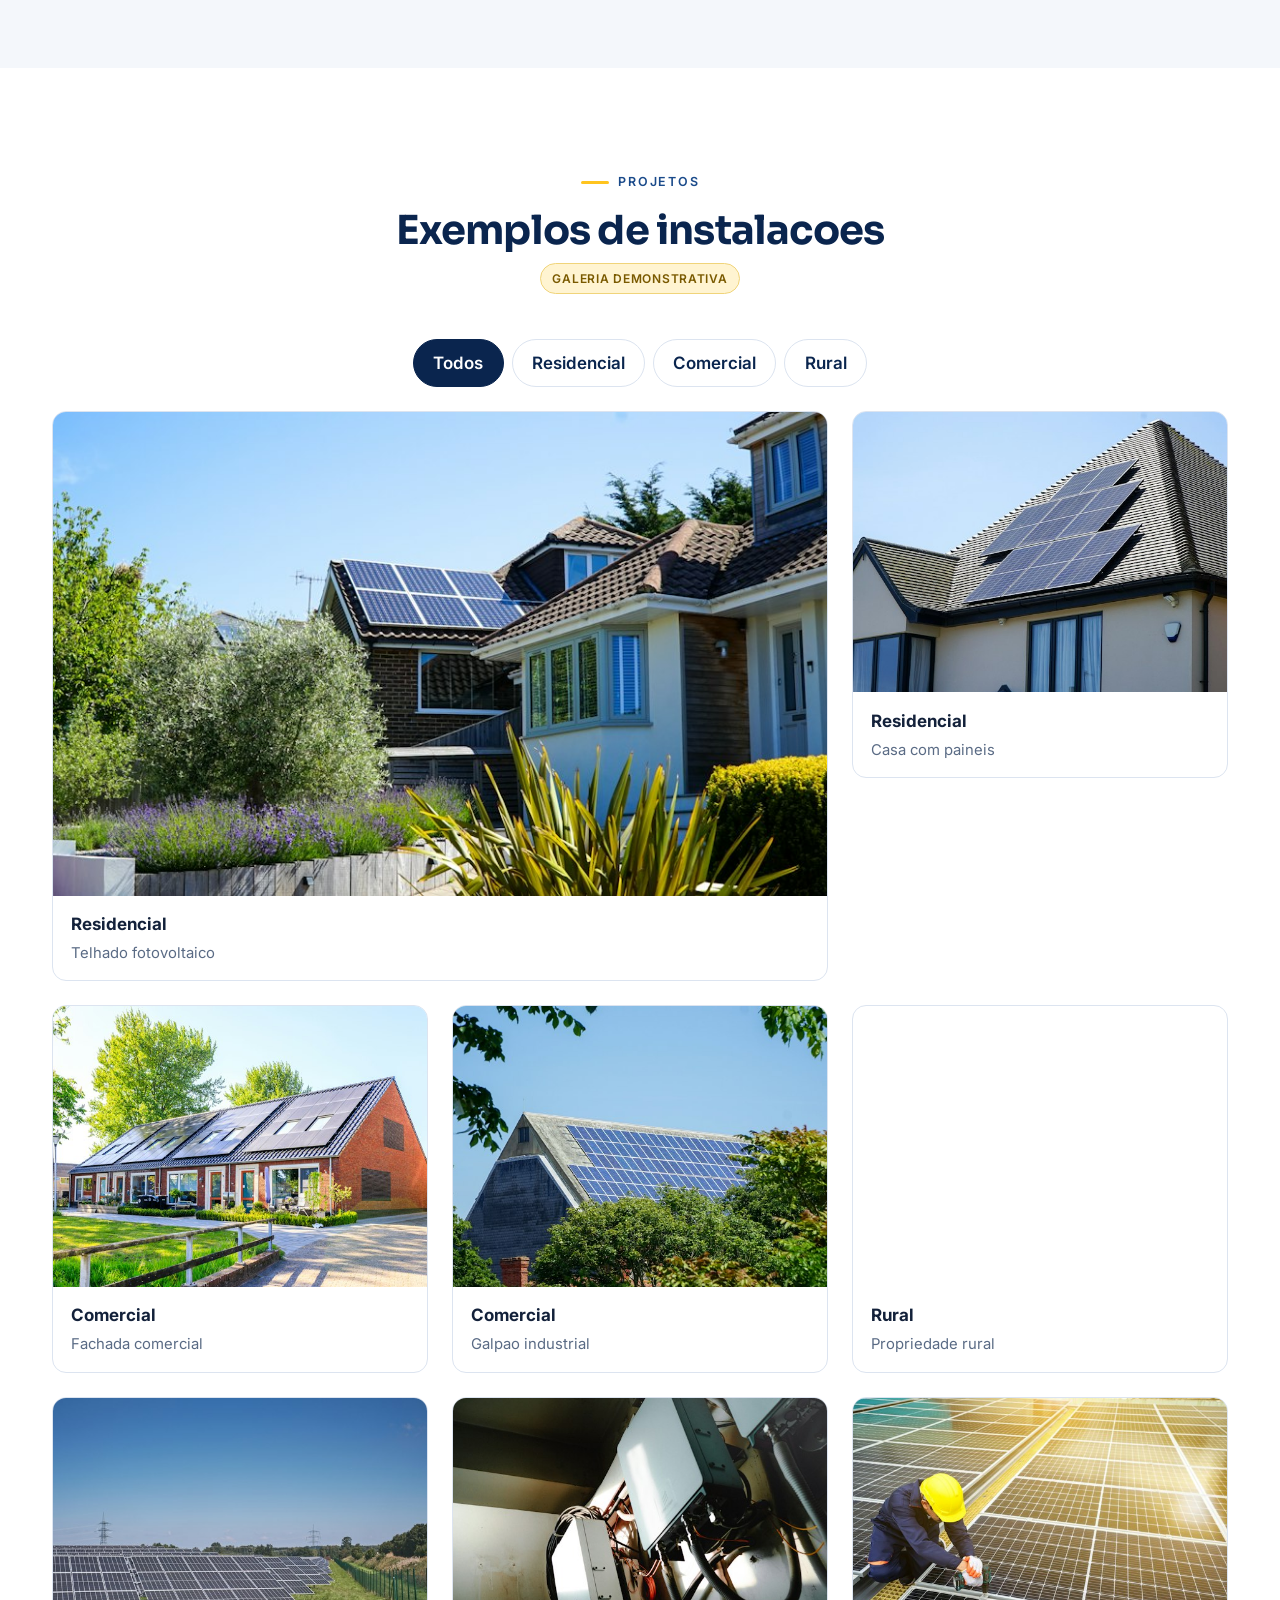
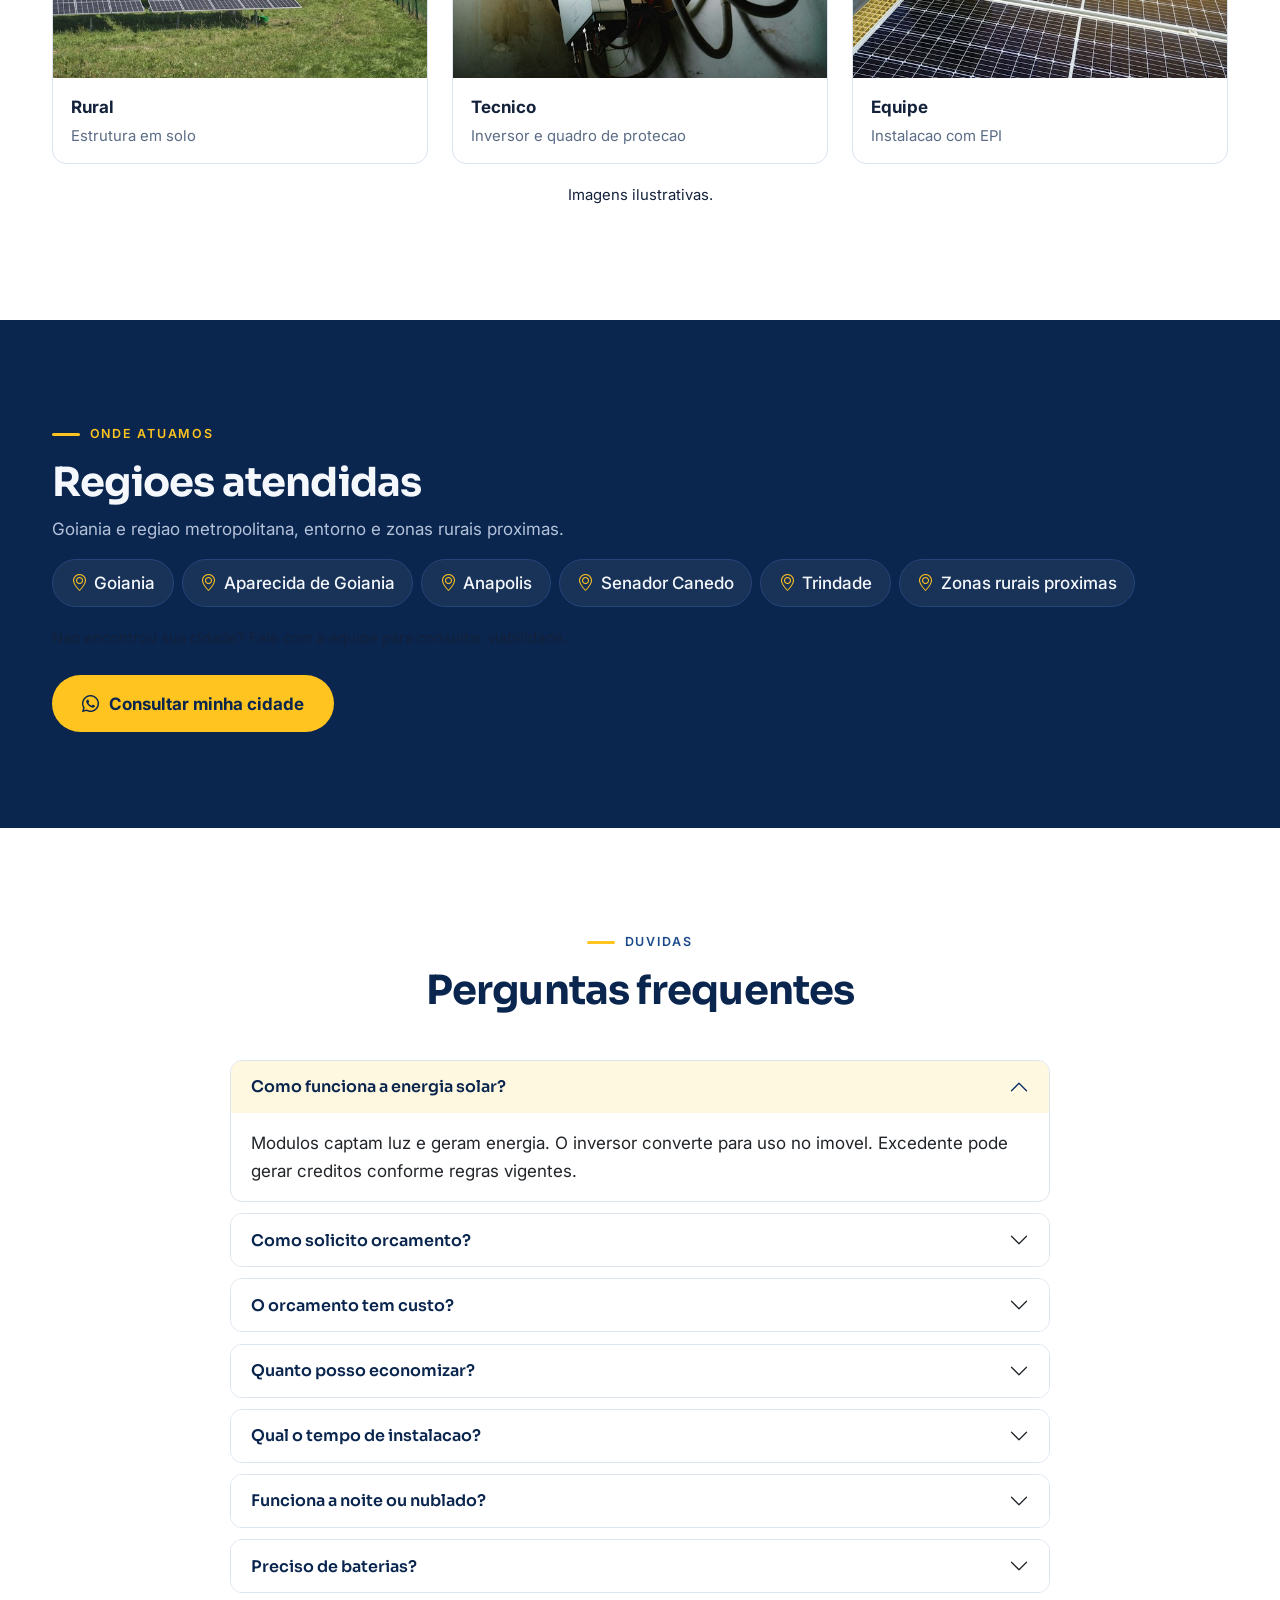
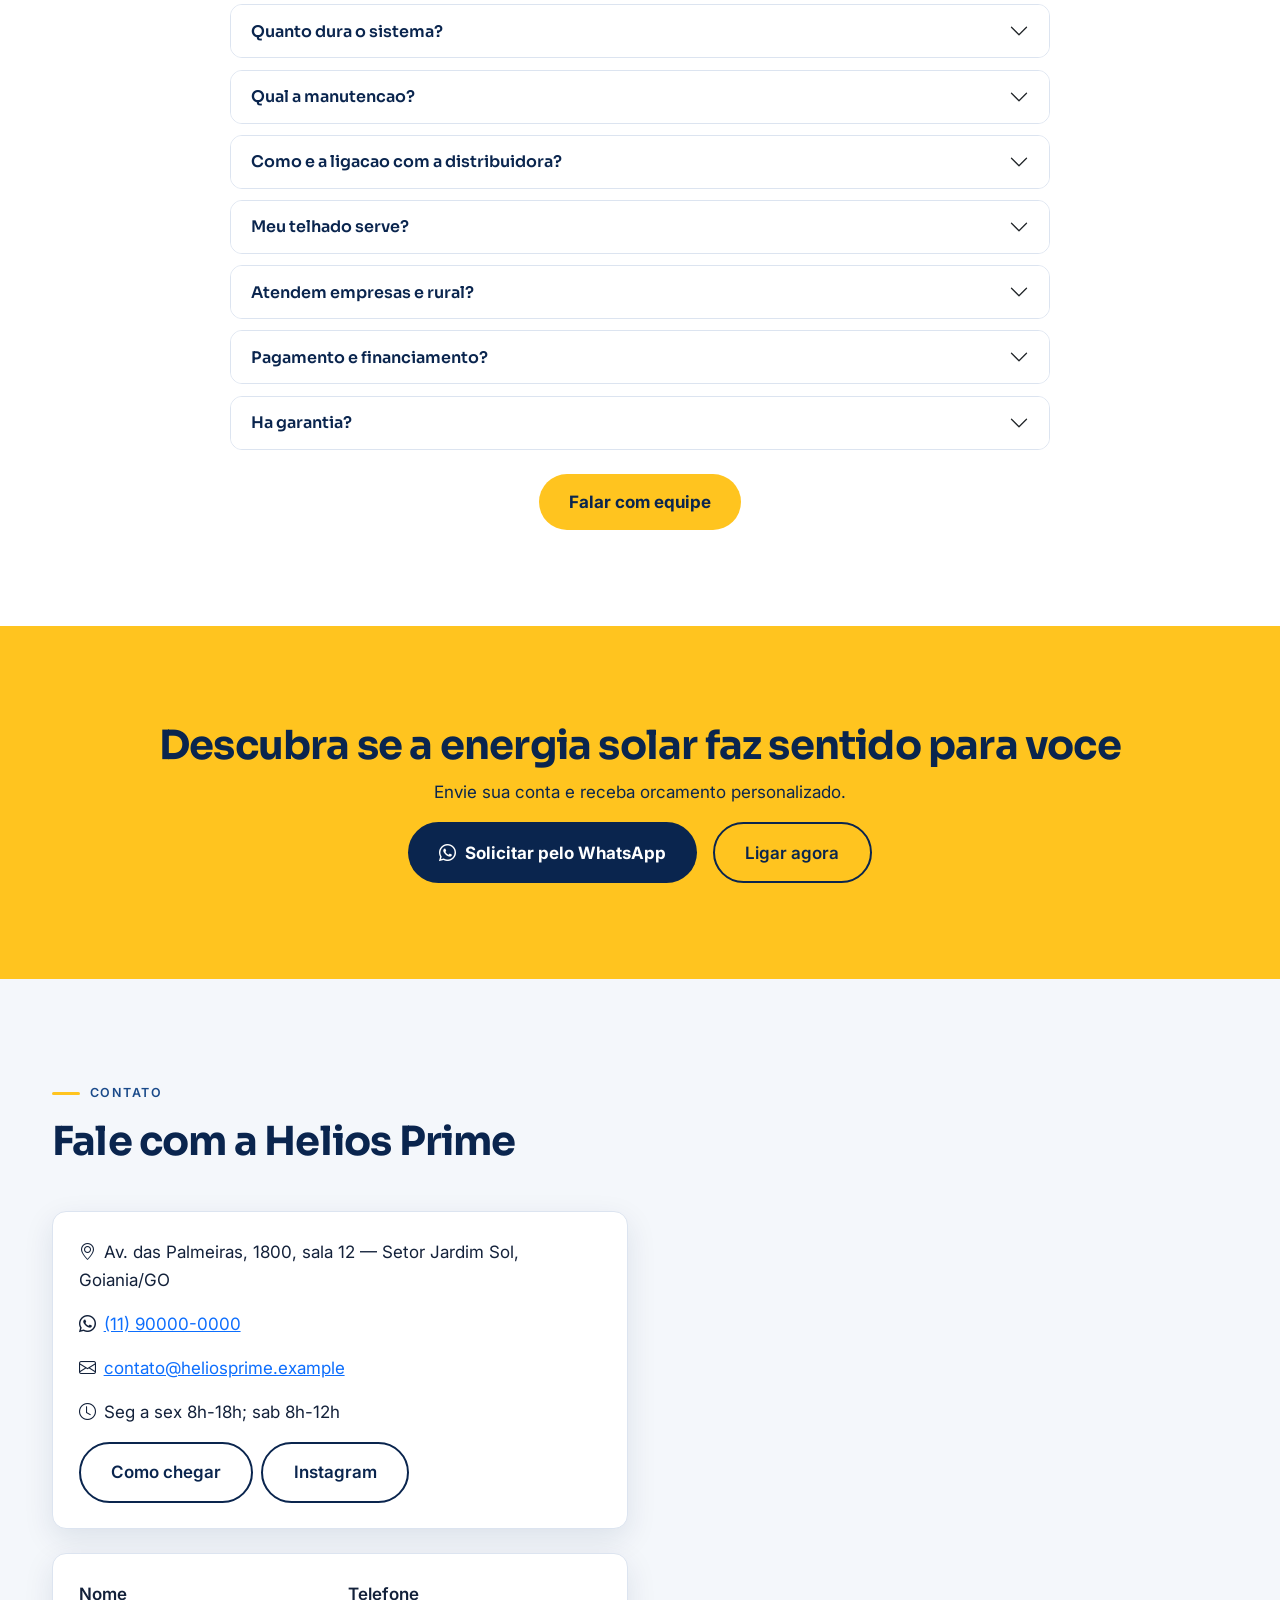
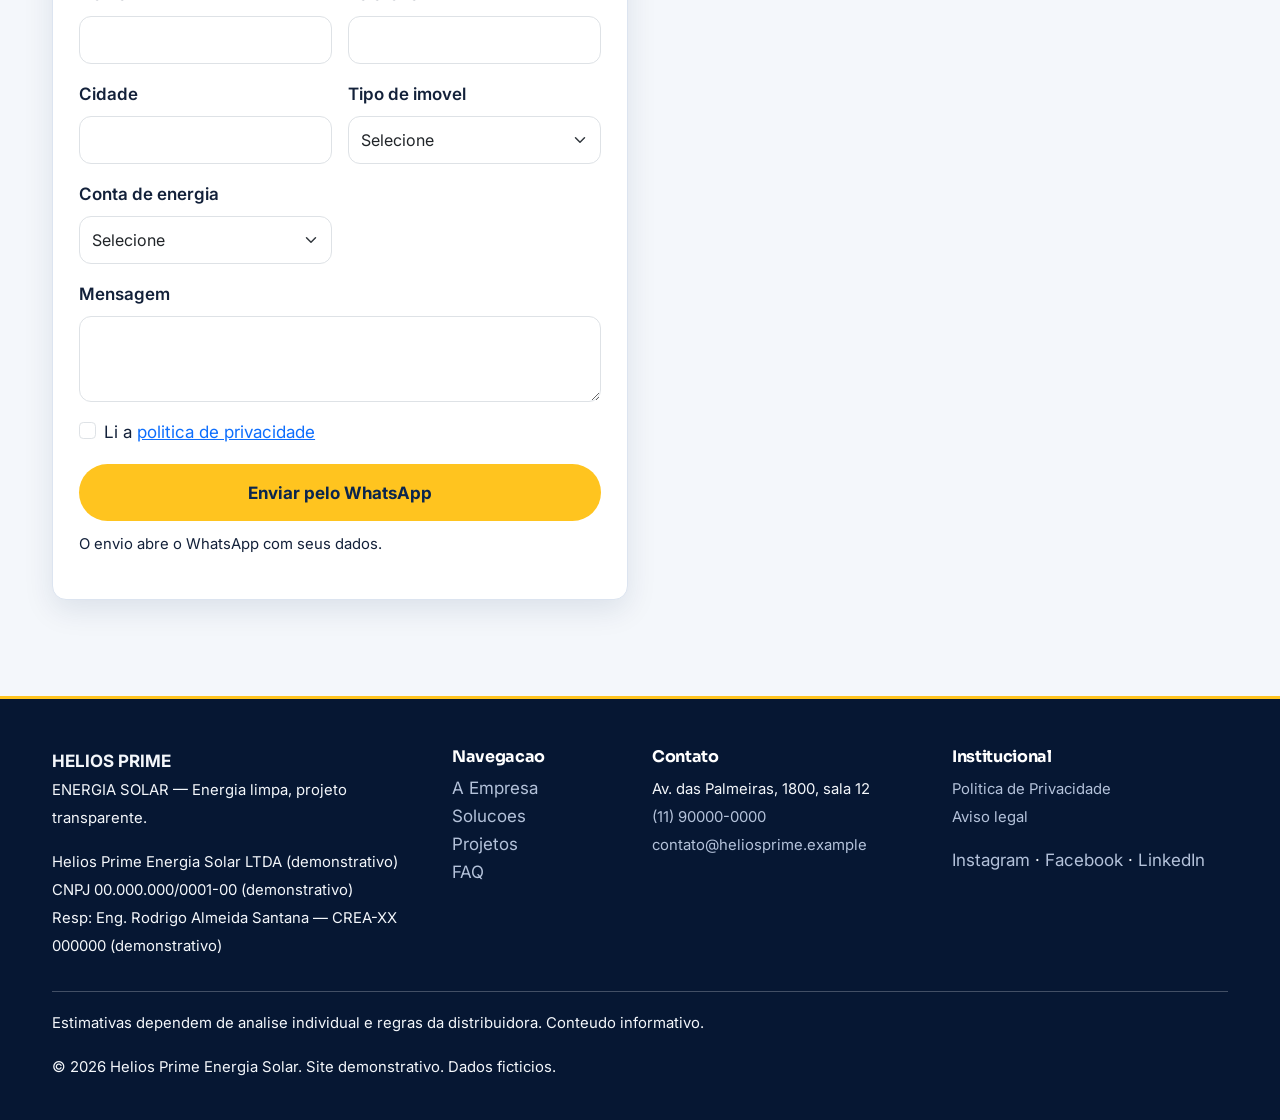
==== commit 60338c56: "ajustes de funicionamento" ====
--- a/index.html
+++ b/index.html
@@ -97,8 +97,8 @@
         <div class="row g-5 align-items-center">
           <div class="col-lg-6 order-2 order-lg-1">
             <div class="row g-3">
-              <div class="col-8"><div class="about-frame reveal"><img src="images/about/empresa-equipe.jpg" alt="Equipe tecnica com EPI em instalacao solar" width="600" height="750" loading="lazy" decoding="async"></div></div>
-              <div class="col-4"><div class="about-detail reveal"><img src="images/about/empresa-detalhe.jpg" alt="Detalhe de fixacao e cabeamento de paineis" width="400" height="400" loading="lazy" decoding="async"><div class="contact-card mt-3 p-3"><small><strong>Estrutura organizada</strong><br>Cabeamento e protecoes padronizados.</small></div></div></div>
+              <div class="col-12 col-md-8"><div class="about-frame reveal"><img src="images/about/empresa-equipe.jpg" alt="Equipe tecnica com EPI em instalacao solar" width="600" height="750" loading="lazy" decoding="async"></div></div>
+              <div class="col-12 col-md-4"><div class="about-detail reveal"><img src="images/about/empresa-detalhe.jpg" alt="Detalhe de fixacao e cabeamento de paineis" width="400" height="400" loading="lazy" decoding="async"><div class="contact-card mt-3 p-3"><small><strong>Estrutura organizada</strong><br>Cabeamento e protecoes padronizados.</small></div></div></div>
             </div>
           </div>
           <div class="col-lg-6 order-1 order-lg-2">
